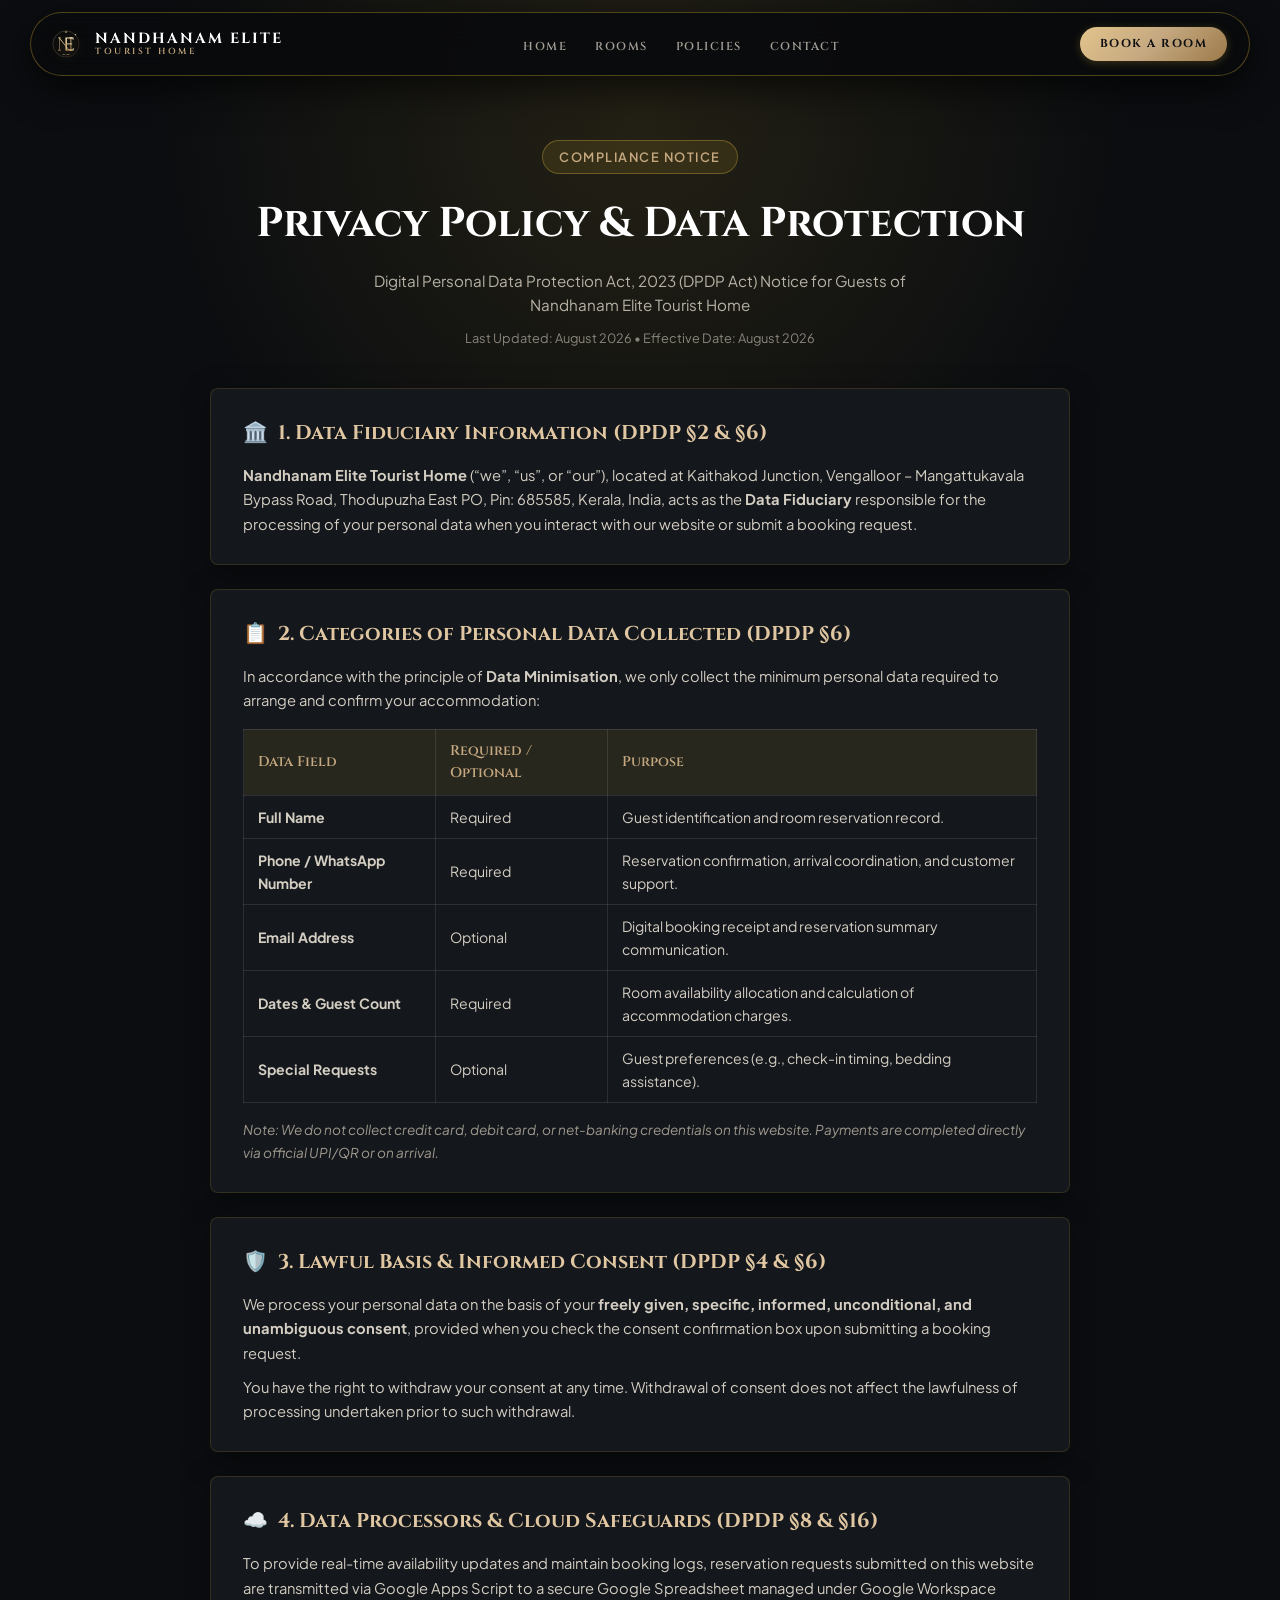
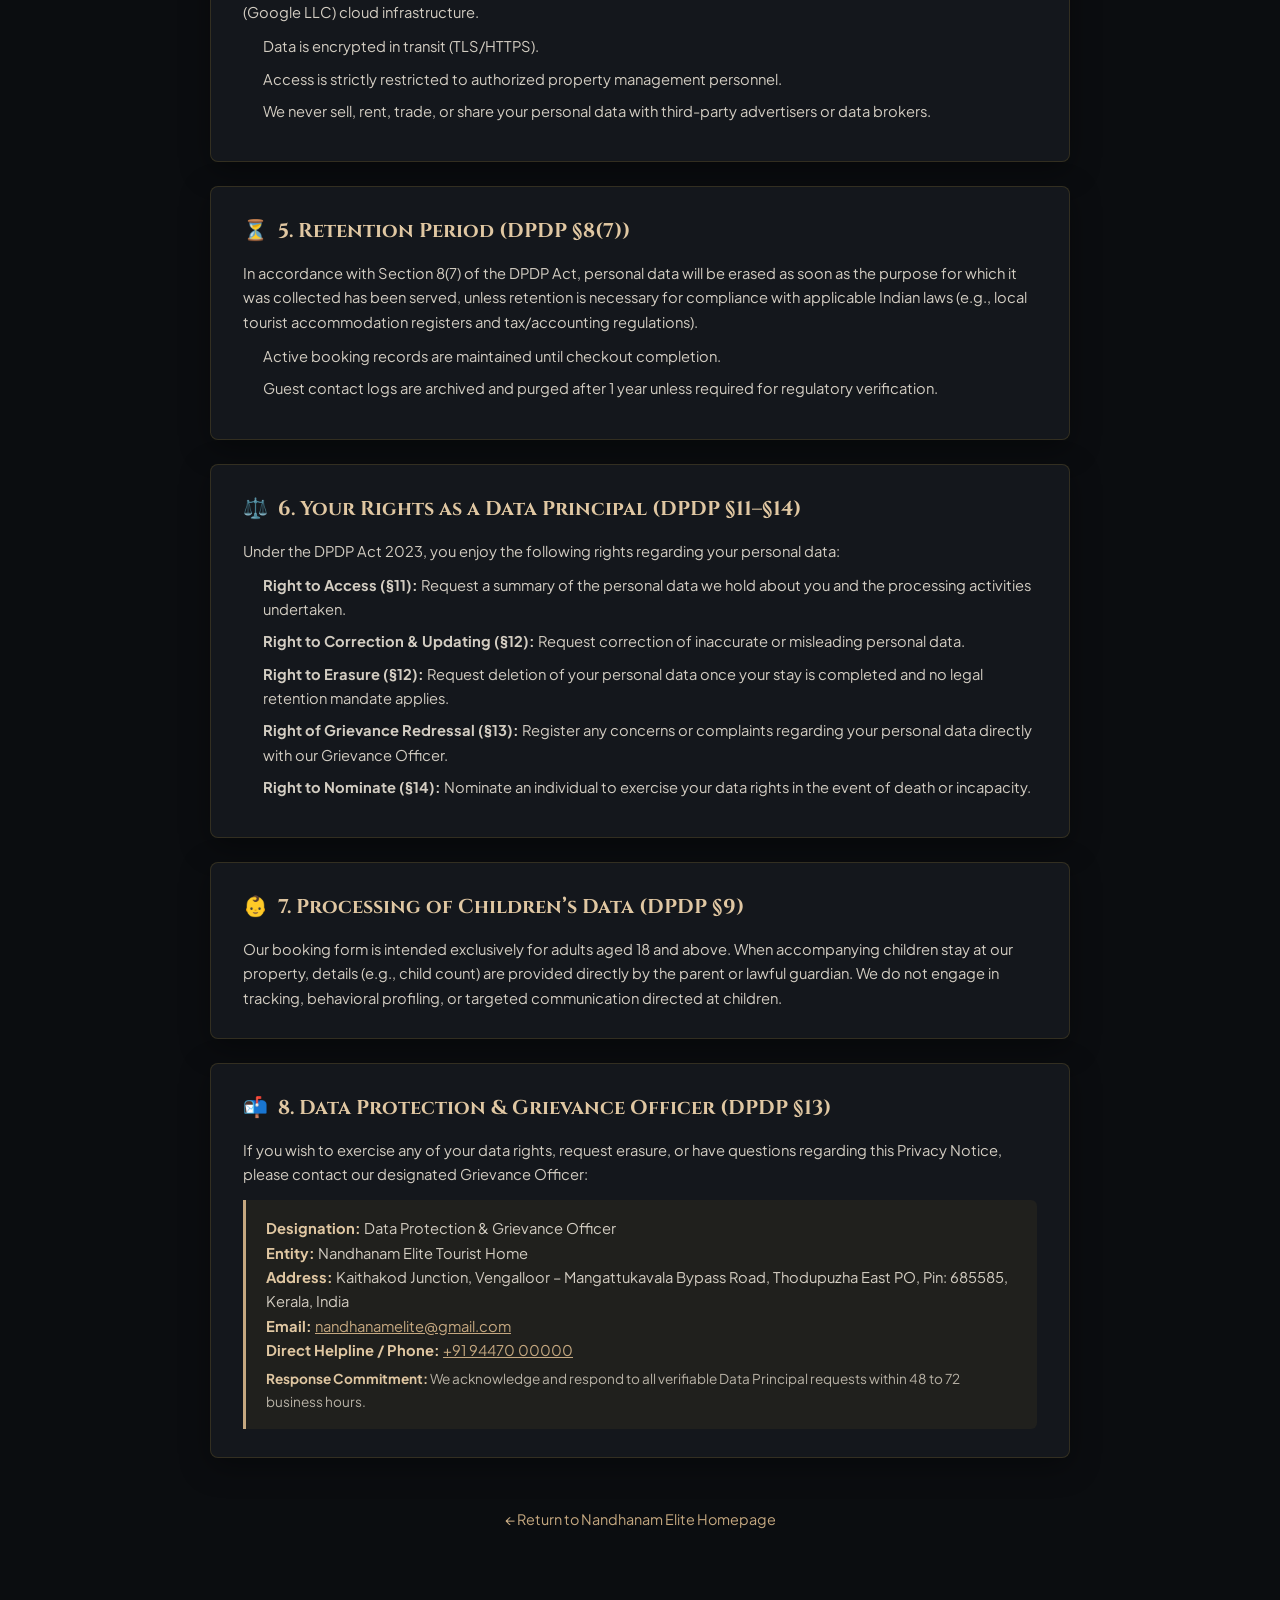
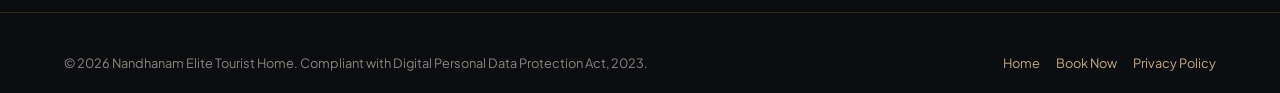
==== privacy.html @ 2c07802b "Enhance mobile responsiveness, room swipe carousel, DPDP 2023 compliance, and luxury styling" ====
<!DOCTYPE html>
<html lang="en">

<head>
  <meta charset="UTF-8">
  <meta name="viewport" content="width=device-width, initial-scale=1.0">
  <title>Privacy Policy & DPDP Compliance | Nandhanam Elite Tourist Home</title>
  <meta name="description"
    content="Privacy Notice and Personal Data Protection Policy under India's Digital Personal Data Protection Act, 2023 (DPDP Act) for Nandhanam Elite Tourist Home, Thodupuzha.">
  <meta name="robots" content="index, follow">
  <link rel="canonical" href="https://nandhanamelite.com/privacy.html">

  <link rel="icon" type="image/png" href="assets/images/Logo.png">
  <link rel="preconnect" href="https://fonts.googleapis.com">
  <link rel="preconnect" href="https://fonts.gstatic.com" crossorigin>
  <link
    href="https://fonts.googleapis.com/css2?family=Cinzel:wght@400;500;600;700;800&family=Cormorant+Garamond:ital,wght@0,400;0,600;1,400;1,600&family=Plus+Jakarta+Sans:wght@300;400;500;600;700&display=swap"
    rel="stylesheet">
  <link rel="stylesheet" href="css/style.css">
  <style>
    .privacy-hero {
      padding: 140px 0 40px;
      background: radial-gradient(circle at 50% 30%, rgba(212, 175, 55, 0.12) 0%, rgba(11, 13, 16, 0.95) 70%);
      text-align: center;
    }
    .privacy-container {
      max-width: 900px;
      margin: 0 auto;
      padding: 0 20px 80px;
    }
    .privacy-badge {
      display: inline-block;
      padding: 6px 16px;
      background: rgba(212, 175, 55, 0.12);
      border: 1px solid rgba(212, 175, 55, 0.35);
      border-radius: 20px;
      color: var(--primary-gold);
      font-size: 0.8rem;
      font-weight: 600;
      letter-spacing: 1.5px;
      margin-bottom: 16px;
      text-transform: uppercase;
    }
    .privacy-title {
      font-family: var(--font-serif);
      font-size: clamp(1.8rem, 4vw, 2.6rem);
      color: #FFFFFF;
      margin-bottom: 12px;
    }
    .privacy-subtitle {
      color: #B8B2A6;
      font-size: 0.95rem;
      max-width: 600px;
      margin: 0 auto;
    }
    .privacy-card {
      background: #14171C;
      border: 1px solid rgba(212, 175, 55, 0.16);
      border-radius: 8px;
      padding: 28px 32px;
      margin-bottom: 24px;
      box-shadow: 0 8px 30px rgba(0,0,0,0.35);
    }
    .privacy-card h2 {
      font-family: var(--font-serif);
      font-size: 1.25rem;
      color: var(--primary-gold-light);
      margin-bottom: 14px;
      display: flex;
      align-items: center;
      gap: 10px;
    }
    .privacy-card p, .privacy-card li {
      color: #D3CDC2;
      font-size: 0.92rem;
      line-height: 1.65;
    }
    .privacy-card ul {
      margin-left: 20px;
      margin-top: 10px;
      margin-bottom: 10px;
    }
    .privacy-card li {
      margin-bottom: 8px;
    }
    .privacy-table {
      width: 100%;
      border-collapse: collapse;
      margin: 16px 0;
      font-size: 0.88rem;
    }
    .privacy-table th, .privacy-table td {
      border: 1px solid rgba(255, 255, 255, 0.1);
      padding: 10px 14px;
      text-align: left;
    }
    .privacy-table th {
      background: rgba(212, 175, 55, 0.1);
      color: var(--primary-gold);
      font-family: var(--font-serif);
      font-weight: 600;
    }
    .privacy-table td {
      color: #D3CDC2;
    }
    .officer-box {
      background: rgba(212, 175, 55, 0.06);
      border-left: 3px solid var(--primary-gold);
      padding: 16px 20px;
      border-radius: 0 6px 6px 0;
      margin-top: 14px;
    }
    .officer-box strong {
      color: var(--primary-gold-light);
    }
    .officer-box a {
      color: var(--primary-gold);
      text-decoration: underline;
    }
    .back-home-link {
      display: inline-flex;
      align-items: center;
      gap: 8px;
      color: var(--primary-gold);
      font-size: 0.9rem;
      text-decoration: none;
      margin-top: 20px;
      transition: transform 0.2s;
    }
    .back-home-link:hover {
      transform: translateX(-4px);
    }
    @media (max-width: 768px) {
      .privacy-card {
        padding: 20px 18px;
      }
      .privacy-table th, .privacy-table td {
        padding: 8px 10px;
        font-size: 0.8rem;
      }
    }
  </style>
</head>

<body style="background: #0B0D10; color: #FFFFFF;">

  <!-- ================= HEADER / NAVBAR ================= -->
  <header class="site-header scrolled" style="top: 12px;">
    <div class="container header-container">
      <a href="index.html#home" class="brand-logo" aria-label="Nandhanam Elite Home">
        <img src="assets/images/logo-emblem.svg" alt="Nandhanam Elite Crest" class="brand-logo-emblem">
        <div class="brand-logo-text">
          <span class="brand-title-nav">NANDHANAM ELITE</span>
          <span class="brand-sub-nav">TOURIST HOME</span>
        </div>
      </a>
      <nav class="main-nav">
        <ul class="nav-list">
          <li><a href="index.html#home" class="nav-link">HOME</a></li>
          <li><a href="index.html#rooms" class="nav-link">ROOMS</a></li>
          <li><a href="index.html#policies" class="nav-link">POLICIES</a></li>
          <li><a href="index.html#contact" class="nav-link">CONTACT</a></li>
        </ul>
      </nav>
      <a href="index.html#booking" class="btn btn-gold-header header-cta-desktop">BOOK A ROOM</a>
    </div>
  </header>

  <!-- ================= HERO ================= -->
  <section class="privacy-hero">
    <div class="container">
      <span class="privacy-badge">Compliance Notice</span>
      <h1 class="privacy-title">Privacy Policy &amp; Data Protection</h1>
      <p class="privacy-subtitle">Digital Personal Data Protection Act, 2023 (DPDP Act) Notice for Guests of Nandhanam Elite Tourist Home</p>
      <p style="font-size: 0.8rem; color: #8A857B; margin-top: 10px;">Last Updated: August 2026 &bull; Effective Date: August 2026</p>
    </div>
  </section>

  <!-- ================= PRIVACY CONTENT ================= -->
  <main class="privacy-container">

    <!-- 1. Data Fiduciary Notice -->
    <section class="privacy-card">
      <h2><span>🏛️</span> 1. Data Fiduciary Information (DPDP §2 &amp; §6)</h2>
      <p>
        <strong>Nandhanam Elite Tourist Home</strong> (&ldquo;we&rdquo;, &ldquo;us&rdquo;, or &ldquo;our&rdquo;), located at Kaithakod Junction, Vengalloor &ndash; Mangattukavala Bypass Road, Thodupuzha East PO, Pin: 685585, Kerala, India, acts as the <strong>Data Fiduciary</strong> responsible for the processing of your personal data when you interact with our website or submit a booking request.
      </p>
    </section>

    <!-- 2. Personal Data Collected -->
    <section class="privacy-card">
      <h2><span>📋</span> 2. Categories of Personal Data Collected (DPDP §6)</h2>
      <p>In accordance with the principle of <strong>Data Minimisation</strong>, we only collect the minimum personal data required to arrange and confirm your accommodation:</p>
      
      <table class="privacy-table">
        <thead>
          <tr>
            <th>Data Field</th>
            <th>Required / Optional</th>
            <th>Purpose</th>
          </tr>
        </thead>
        <tbody>
          <tr>
            <td><strong>Full Name</strong></td>
            <td>Required</td>
            <td>Guest identification and room reservation record.</td>
          </tr>
          <tr>
            <td><strong>Phone / WhatsApp Number</strong></td>
            <td>Required</td>
            <td>Reservation confirmation, arrival coordination, and customer support.</td>
          </tr>
          <tr>
            <td><strong>Email Address</strong></td>
            <td>Optional</td>
            <td>Digital booking receipt and reservation summary communication.</td>
          </tr>
          <tr>
            <td><strong>Dates &amp; Guest Count</strong></td>
            <td>Required</td>
            <td>Room availability allocation and calculation of accommodation charges.</td>
          </tr>
          <tr>
            <td><strong>Special Requests</strong></td>
            <td>Optional</td>
            <td>Guest preferences (e.g., check-in timing, bedding assistance).</td>
          </tr>
        </tbody>
      </table>
      <p style="font-size: 0.85rem; color: #9E988D;">
        <em>Note: We do not collect credit card, debit card, or net-banking credentials on this website. Payments are completed directly via official UPI/QR or on arrival.</em>
      </p>
    </section>

    <!-- 3. Lawful Basis & Consent -->
    <section class="privacy-card">
      <h2><span>🛡️</span> 3. Lawful Basis &amp; Informed Consent (DPDP §4 &amp; §6)</h2>
      <p>
        We process your personal data on the basis of your <strong>freely given, specific, informed, unconditional, and unambiguous consent</strong>, provided when you check the consent confirmation box upon submitting a booking request.
      </p>
      <p style="margin-top: 10px;">
        You have the right to withdraw your consent at any time. Withdrawal of consent does not affect the lawfulness of processing undertaken prior to such withdrawal.
      </p>
    </section>

    <!-- 4. Data Processors & Cloud Storage Disclosure -->
    <section class="privacy-card">
      <h2><span>☁️</span> 4. Data Processors &amp; Cloud Safeguards (DPDP §8 &amp; §16)</h2>
      <p>
        To provide real-time availability updates and maintain booking logs, reservation requests submitted on this website are transmitted via Google Apps Script to a secure Google Spreadsheet managed under Google Workspace (Google LLC) cloud infrastructure.
      </p>
      <ul>
        <li>Data is encrypted in transit (TLS/HTTPS).</li>
        <li>Access is strictly restricted to authorized property management personnel.</li>
        <li>We never sell, rent, trade, or share your personal data with third-party advertisers or data brokers.</li>
      </ul>
    </section>

    <!-- 5. Data Retention & Erasure -->
    <section class="privacy-card">
      <h2><span>⏳</span> 5. Retention Period (DPDP §8(7))</h2>
      <p>
        In accordance with Section 8(7) of the DPDP Act, personal data will be erased as soon as the purpose for which it was collected has been served, unless retention is necessary for compliance with applicable Indian laws (e.g., local tourist accommodation registers and tax/accounting regulations).
      </p>
      <ul>
        <li>Active booking records are maintained until checkout completion.</li>
        <li>Guest contact logs are archived and purged after 1 year unless required for regulatory verification.</li>
      </ul>
    </section>

    <!-- 6. Data Principal Rights -->
    <section class="privacy-card">
      <h2><span>⚖️</span> 6. Your Rights as a Data Principal (DPDP §11&ndash;§14)</h2>
      <p>Under the DPDP Act 2023, you enjoy the following rights regarding your personal data:</p>
      <ul>
        <li><strong>Right to Access (§11):</strong> Request a summary of the personal data we hold about you and the processing activities undertaken.</li>
        <li><strong>Right to Correction &amp; Updating (§12):</strong> Request correction of inaccurate or misleading personal data.</li>
        <li><strong>Right to Erasure (§12):</strong> Request deletion of your personal data once your stay is completed and no legal retention mandate applies.</li>
        <li><strong>Right of Grievance Redressal (§13):</strong> Register any concerns or complaints regarding your personal data directly with our Grievance Officer.</li>
        <li><strong>Right to Nominate (§14):</strong> Nominate an individual to exercise your data rights in the event of death or incapacity.</li>
      </ul>
    </section>

    <!-- 7. Children's Data -->
    <section class="privacy-card">
      <h2><span>👶</span> 7. Processing of Children&rsquo;s Data (DPDP §9)</h2>
      <p>
        Our booking form is intended exclusively for adults aged 18 and above. When accompanying children stay at our property, details (e.g., child count) are provided directly by the parent or lawful guardian. We do not engage in tracking, behavioral profiling, or targeted communication directed at children.
      </p>
    </section>

    <!-- 8. Grievance Officer Contact -->
    <section class="privacy-card">
      <h2><span>📬</span> 8. Data Protection &amp; Grievance Officer (DPDP §13)</h2>
      <p>
        If you wish to exercise any of your data rights, request erasure, or have questions regarding this Privacy Notice, please contact our designated Grievance Officer:
      </p>
      <div class="officer-box">
        <p><strong>Designation:</strong> Data Protection &amp; Grievance Officer</p>
        <p><strong>Entity:</strong> Nandhanam Elite Tourist Home</p>
        <p><strong>Address:</strong> Kaithakod Junction, Vengalloor &ndash; Mangattukavala Bypass Road, Thodupuzha East PO, Pin: 685585, Kerala, India</p>
        <p><strong>Email:</strong> <a href="mailto:nandhanamelite@gmail.com?subject=DPDP%20Data%20Request%20-%20Nandhanam%20Elite">nandhanamelite@gmail.com</a></p>
        <p><strong>Direct Helpline / Phone:</strong> <a href="tel:+919447000000">+91 94470 00000</a></p>
        <p style="margin-top: 6px; font-size: 0.85rem; color: #B8B2A6;"><strong>Response Commitment:</strong> We acknowledge and respond to all verifiable Data Principal requests within 48 to 72 business hours.</p>
      </div>
    </section>

    <div style="text-align: center; margin-top: 30px;">
      <a href="index.html#home" class="back-home-link">&larr; Return to Nandhanam Elite Homepage</a>
    </div>

  </main>

  <!-- ================= FOOTER ================= -->
  <footer class="site-footer" style="padding: 40px 0 20px;">
    <div class="container footer-bottom-container" style="display: flex; justify-content: space-between; align-items: center; flex-wrap: wrap; gap: 12px;">
      <p class="copyright-text" style="color: #8A857B; font-size: 0.8rem;">&copy; 2026 Nandhanam Elite Tourist Home. Compliant with Digital Personal Data Protection Act, 2023.</p>
      <div style="display: flex; gap: 16px; font-size: 0.8rem;">
        <a href="index.html#home" style="color: var(--primary-gold); text-decoration: none;">Home</a>
        <a href="index.html#booking" style="color: var(--primary-gold); text-decoration: none;">Book Now</a>
        <a href="privacy.html" style="color: var(--primary-gold); text-decoration: none;">Privacy Policy</a>
      </div>
    </div>
  </footer>

</body>

</html>
---- css/style.css ----
/* ==========================================================================
   NANDHANAM ELITE TOURIST HOME - STYLESHEET
   ========================================================================== */

/* --- CSS Variables / Design System --- */
:root {
  --primary-gold: #C5A880;
  --primary-gold-dark: #A9875A;
  --primary-gold-light: #E0C7A2;
  --gold-gradient: linear-gradient(135deg, #E2C48C 0%, #C5A880 50%, #9C7A4A 100%);

  --bg-dark: #0B0C0E;
  --bg-dark-secondary: #131418;
  --bg-dark-tertiary: #1B1C22;

  --bg-cream: #FAF7F2;
  --bg-cream-alt: #F3ECE2;
  --bg-card: #FFFFFF;

  --text-dark: #1E1C1A;
  --text-dark-muted: #68635D;
  --text-light: #F5F3EF;
  --text-light-muted: #A39F97;

  --status-available: #1B7A43;
  --status-available-bg: #E8F5E9;
  --status-booked: #B71C1C;
  --status-booked-bg: #FFEBEE;
  --status-pending: #E65100;
  --status-pending-bg: #FFF3E0;

  --border-light: rgba(197, 168, 128, 0.25);
  --border-subtle: #E8E2D8;

  --font-serif: 'Cinzel', serif;
  --font-cursive: 'Cormorant Garamond', Georgia, serif;
  --font-sans: 'Plus Jakarta Sans', -apple-system, BlinkMacSystemFont, sans-serif;

  --transition-smooth: all 0.3s cubic-bezier(0.25, 0.8, 0.25, 1);
  --shadow-sm: 0 2px 8px rgba(0, 0, 0, 0.06);
  --shadow-md: 0 8px 24px rgba(0, 0, 0, 0.08);
  --shadow-lg: 0 16px 36px rgba(0, 0, 0, 0.12);
  --container-max-w: 1200px;
}

/* --- Base & Reset --- */
*,
*::before,
*::after {
  box-sizing: border-box;
  margin: 0;
  padding: 0;
}

html {
  scroll-behavior: smooth;
  font-size: 16px;
}

body {
  font-family: var(--font-sans);
  background-color: var(--bg-cream);
  color: var(--text-dark);
  line-height: 1.6;
  overflow-x: hidden;
  -webkit-font-smoothing: antialiased;
}

img {
  max-width: 100%;
  height: auto;
  display: block;
}

a {
  text-decoration: none;
  color: inherit;
  transition: var(--transition-smooth);
}

ul {
  list-style: none;
}

button,
input,
select,
textarea {
  font-family: inherit;
  font-size: inherit;
  outline: none;
}

/* --- Layout Utility --- */
.container {
  width: 100%;
  max-width: var(--container-max-w);
  margin: 0 auto;
  padding: 0 24px;
}

.text-center {
  text-align: center;
}

/* --- Typography / Headings --- */
.section-header {
  margin-bottom: 48px;
}

.section-label {
  display: inline-block;
  font-family: var(--font-serif);
  font-size: 0.8rem;
  font-weight: 700;
  letter-spacing: 3px;
  color: var(--primary-gold-dark);
  margin-bottom: 12px;
}

.section-label-gold {
  display: inline-block;
  font-family: var(--font-serif);
  font-size: 0.8rem;
  font-weight: 700;
  letter-spacing: 3px;
  color: var(--primary-gold);
  margin-bottom: 12px;
}

.section-title {
  font-family: var(--font-serif);
  font-size: 1.85rem;
  font-weight: 700;
  letter-spacing: 2px;
  color: var(--text-dark);
  line-height: 1.35;
}

.section-subtitle {
  font-size: 0.95rem;
  color: var(--text-dark-muted);
  margin-top: 8px;
}

.header-diamond {
  color: var(--primary-gold);
  font-size: 0.85rem;
  margin-top: 8px;
}

/* --- Buttons --- */
.btn {
  display: inline-flex;
  align-items: center;
  justify-content: center;
  gap: 8px;
  padding: 12px 28px;
  font-family: var(--font-serif);
  font-size: 0.78rem;
  font-weight: 700;
  letter-spacing: 1.5px;
  border-radius: 2px;
  cursor: pointer;
  transition: var(--transition-smooth);
  border: none;
  text-align: center;
}

.btn-primary-gold {
  background: var(--gold-gradient);
  color: #121316;
  box-shadow: 0 4px 16px rgba(197, 168, 128, 0.35);
}

.btn-primary-gold:hover {
  filter: brightness(1.08);
  transform: translateY(-2px);
  box-shadow: 0 6px 20px rgba(197, 168, 128, 0.5);
}

.btn-outline-gold {
  background: transparent;
  color: var(--primary-gold-light);
  border: 1px solid var(--primary-gold);
}

.btn-outline-gold:hover {
  background: rgba(197, 168, 128, 0.15);
  color: #FFFFFF;
  transform: translateY(-2px);
}

.btn-gold-header {
  background: var(--gold-gradient);
  color: #0E0F12;
  padding: 8px 20px;
  font-size: 0.72rem;
  font-weight: 700;
  border-radius: 30px;
  box-shadow: 0 2px 10px rgba(212, 175, 55, 0.25);
  transition: all 0.3s ease;
}

.btn-gold-header:hover {
  background: var(--primary-gold-light);
  transform: translateY(-1px);
  box-shadow: 0 4px 16px rgba(212, 175, 55, 0.45);
}

.btn-dark-full {
  background-color: var(--bg-dark-secondary);
  color: var(--primary-gold-light);
  border: 1px solid var(--border-light);
  width: 100%;
  padding: 13px 20px;
}

.btn-dark-full:hover {
  background-color: #000000;
  color: #FFFFFF;
  border-color: var(--primary-gold);
  transform: translateY(-2px);
}

.btn-outline-room {
  background: transparent;
  color: var(--text-dark);
  border: 1px solid #C4BDAD;
  padding: 11px 18px;
  font-size: 0.72rem;
}

.btn-outline-room:hover {
  border-color: var(--primary-gold-dark);
  color: var(--primary-gold-dark);
  background-color: rgba(197, 168, 128, 0.08);
}

.btn-whatsapp-banner {
  background-color: #25D366;
  color: #FFFFFF;
  font-family: var(--font-sans);
  font-weight: 600;
  font-size: 0.9rem;
  padding: 12px 24px;
}

.btn-whatsapp-banner:hover {
  background-color: #1EBE5D;
  transform: translateY(-2px);
  box-shadow: 0 4px 14px rgba(37, 211, 102, 0.35);
}

.btn-icon {
  width: 16px;
  height: 16px;
}

/* ==========================================================================
   1. HEADER / NAVBAR (Floating Luxury Glass Island)
   ========================================================================== */
.site-header {
  position: fixed;
  top: 14px;
  left: 0;
  width: 100%;
  z-index: 1000;
  padding: 0 20px;
  pointer-events: none;
  transition: top 0.35s cubic-bezier(0.25, 0.8, 0.25, 1);
}

.header-container {
  max-width: 1220px;
  margin: 0 auto;
  height: 64px;
  display: flex;
  align-items: center;
  justify-content: space-between;
  background: rgba(12, 14, 18, 0.72);
  backdrop-filter: blur(16px);
  -webkit-backdrop-filter: blur(16px);
  border: 1px solid rgba(212, 175, 55, 0.22);
  border-radius: 50px;
  padding: 0 22px 0 16px;
  box-shadow: 0 8px 32px rgba(0, 0, 0, 0.45);
  pointer-events: auto;
  transition: all 0.35s ease;
}

.site-header.scrolled {
  top: 8px;
}

.site-header.scrolled .header-container {
  background: rgba(9, 10, 13, 0.92);
  border-color: rgba(212, 175, 55, 0.35);
  box-shadow: 0 12px 38px rgba(0, 0, 0, 0.65);
}

.brand-logo {
  display: flex;
  align-items: center;
  gap: 10px;
  text-decoration: none;
}

.brand-logo-emblem {
  width: 38px;
  height: 38px;
  object-fit: contain;
  flex-shrink: 0;
  filter: drop-shadow(0 2px 6px rgba(212, 175, 55, 0.3));
  transition: transform 0.3s ease;
}

.brand-logo:hover .brand-logo-emblem {
  transform: scale(1.08) rotate(3deg);
}

.brand-logo-text {
  display: flex;
  flex-direction: column;
}

.brand-title-nav {
  font-family: var(--font-serif);
  font-size: 0.92rem;
  font-weight: 700;
  letter-spacing: 2px;
  color: #FFFFFF;
  line-height: 1.1;
}

.brand-sub-nav {
  font-family: var(--font-serif);
  font-size: 0.55rem;
  font-weight: 600;
  letter-spacing: 2.5px;
  color: var(--primary-gold);
  line-height: 1.1;
}

.main-nav .nav-list {
  display: flex;
  align-items: center;
  gap: 28px;
}

.nav-link {
  font-family: var(--font-serif);
  font-size: 0.72rem;
  font-weight: 600;
  letter-spacing: 1.5px;
  color: var(--text-light-muted);
  position: relative;
  padding: 6px 0;
}

.nav-link:hover,
.nav-link.active {
  color: var(--primary-gold-light);
}

.nav-link.active::after {
  content: '';
  position: absolute;
  bottom: 0;
  left: 0;
  width: 100%;
  height: 2px;
  background: var(--gold-gradient);
}

.header-action {
  display: flex;
  align-items: center;
  gap: 16px;
}

.mobile-menu-toggle {
  display: none;
  flex-direction: column;
  gap: 5px;
  background: none;
  border: none;
  cursor: pointer;
  padding: 4px;
}

.mobile-menu-toggle span {
  display: block;
  width: 24px;
  height: 2px;
  background-color: var(--primary-gold);
  transition: var(--transition-smooth);
}

/* ==========================================================================
   2. HERO SECTION
   ========================================================================== */
.hero-section {
  position: relative;
  min-height: 88vh;
  display: flex;
  align-items: center;
  justify-content: center;
  padding: 175px 0 85px;
  background-color: var(--bg-dark);
  text-align: center;
  overflow: hidden;
}

.hero-backdrop {
  position: absolute;
  inset: 0;
  background-image: url('https://images.unsplash.com/photo-1566073771259-6a8506099945?auto=format&fit=crop&w=1920&q=80');
  background-size: cover;
  background-position: center;
  opacity: 0.35;
  transform: scale(1.05);
}

.hero-overlay {
  position: absolute;
  inset: 0;
  background: radial-gradient(circle at center, rgba(11, 12, 14, 0.4) 0%, rgba(11, 12, 14, 0.92) 85%);
}

.hero-container {
  position: relative;
  z-index: 2;
}

.hero-content {
  max-width: 800px;
  margin: 0 auto;
}

.hero-title {
  font-family: var(--font-serif);
  font-size: 3.1rem;
  font-weight: 400;
  letter-spacing: 6px;
  color: #FFFFFF;
  text-shadow: 0 4px 20px rgba(0, 0, 0, 0.6);
  margin-bottom: 8px;
}

.hero-divider {
  display: flex;
  align-items: center;
  justify-content: center;
  gap: 16px;
  margin-bottom: 16px;
}

.divider-line {
  width: 60px;
  height: 1px;
  background: var(--gold-gradient);
}

.divider-text {
  font-family: var(--font-serif);
  font-size: 0.85rem;
  font-weight: 400;
  letter-spacing: 5px;
  color: var(--primary-gold-light);
}

.hero-tagline {
  font-family: var(--font-cursive);
  font-size: 2.1rem;
  font-weight: 400;
  font-style: italic;
  color: #FFFFFF;
  opacity: 0.95;
  margin-bottom: 36px;
}

.hero-buttons {
  display: flex;
  align-items: center;
  justify-content: center;
  gap: 18px;
  flex-wrap: wrap;
}

/* ==========================================================================
   3. AVAILABILITY SEARCH BAR
   ========================================================================== */
.search-bar-section {
  position: relative;
  margin-top: -50px;
  z-index: 10;
  margin-bottom: 50px;
}

.search-bar-card {
  background: #FFFFFF;
  border-radius: 6px;
  box-shadow: 0 12px 36px rgba(0, 0, 0, 0.12);
  border: 1px solid var(--border-subtle);
  padding: 26px 32px;
}

.search-bar-header {
  display: flex;
  align-items: center;
  justify-content: space-between;
  margin-bottom: 20px;
  padding-bottom: 14px;
  border-bottom: 1px solid var(--border-subtle);
  flex-wrap: wrap;
  gap: 12px;
}

.search-bar-eyebrow {
  font-family: var(--font-serif);
  font-size: 0.68rem;
  font-weight: 700;
  letter-spacing: 2px;
  color: var(--primary-gold-dark);
  display: block;
}

.search-bar-title {
  font-family: var(--font-serif);
  font-size: 1.3rem;
  font-weight: 700;
  color: var(--text-dark);
}

.live-indicator-badge {
  display: inline-flex;
  align-items: center;
  gap: 6px;
  padding: 4px 12px;
  border-radius: 20px;
  background-color: var(--status-available-bg);
  color: var(--status-available);
  font-size: 0.72rem;
  font-weight: 700;
  letter-spacing: 0.5px;
}

.live-dot {
  width: 8px;
  height: 8px;
  background-color: var(--status-available);
  border-radius: 50%;
  animation: pulseLive 2s infinite ease-in-out;
}

@keyframes pulseLive {
  0% {
    transform: scale(0.9);
    opacity: 0.8;
  }

  50% {
    transform: scale(1.3);
    opacity: 1;
    box-shadow: 0 0 8px var(--status-available);
  }

  100% {
    transform: scale(0.9);
    opacity: 0.8;
  }
}

.availability-bar-form {
  display: grid;
  grid-template-columns: 1.2fr 1.2fr 1.2fr 1fr;
  gap: 18px;
  align-items: flex-end;
}

section[id],
.hero-section,
.about-section,
.rooms-section,
.amenities-section,
.policies-section,
.location-section,
.reviews-section,
.gallery-section,
.contact-section {
  scroll-margin-top: 95px;
}

.search-input-group label,
.search-action-group label {
  font-size: 0.75rem;
  font-weight: 700;
  color: var(--text-dark);
  letter-spacing: 0.5px;
  height: 18px;
  display: block;
}

.action-label-spacer,
.input-hint-spacer {
  display: block;
  user-select: none;
}

.input-hint-spacer {
  font-size: 0.7rem;
  height: 16px;
}

.search-action-group {
  display: flex;
  flex-direction: column;
  gap: 6px;
}

.search-input-group input,
.search-input-group select {
  width: 100%;
  height: 48px;
  border: 1px solid #D8D2C7;
  border-radius: 3px;
  padding: 0 14px;
  font-size: 0.9rem;
  color: var(--text-dark);
  background-color: #FAF8F5;
  transition: var(--transition-smooth);
}

.search-input-group input:focus,
.search-input-group select:focus {
  border-color: var(--primary-gold);
  background-color: #FFFFFF;
  box-shadow: 0 0 0 3px rgba(197, 168, 128, 0.2);
}

.input-hint {
  font-size: 0.7rem;
  color: var(--text-dark-muted);
  height: 16px;
  display: block;
}

.btn-check-now {
  height: 48px;
  width: 100%;
  border-radius: 3px;
}

.availability-status-banner {
  margin-top: 18px;
  padding: 14px 18px;
  border-radius: 4px;
  background-color: var(--status-available-bg);
  border: 1px solid rgba(27, 122, 67, 0.2);
  transition: var(--transition-smooth);
}

.status-banner-content {
  display: flex;
  align-items: center;
  gap: 14px;
}

.banner-icon {
  font-size: 1.3rem;
  font-weight: bold;
  color: var(--status-available);
}

.banner-text h4 {
  font-size: 0.9rem;
  color: var(--status-available);
  font-weight: 700;
}

.banner-text p {
  font-size: 0.8rem;
  color: #2E4B37;
}

.availability-status-banner.warning {
  background-color: var(--status-pending-bg);
  border-color: rgba(230, 81, 0, 0.3);
}

.availability-status-banner.warning .banner-icon,
.availability-status-banner.warning h4 {
  color: var(--status-pending);
}

.availability-status-banner.error {
  background-color: var(--status-booked-bg);
  border-color: rgba(183, 28, 28, 0.3);
}

.availability-status-banner.error .banner-icon,
.availability-status-banner.error h4 {
  color: var(--status-booked);
}

/* ==========================================================================
   4. ABOUT SECTION
   ========================================================================== */
.about-section {
  padding: 60px 0 90px;
  background-color: var(--bg-cream);
}

.about-container {
  display: grid;
  grid-template-columns: 1.15fr 0.85fr;
  gap: 60px;
  align-items: center;
}

.about-desc {
  font-size: 0.95rem;
  color: var(--text-dark-muted);
  line-height: 1.75;
  margin-bottom: 32px;
}

.about-features {
  display: grid;
  grid-template-columns: repeat(3, 1fr);
  gap: 18px;
}

.feature-item {
  display: flex;
  flex-direction: column;
  align-items: center;
  text-align: center;
}

.feature-icon-circle {
  width: 52px;
  height: 52px;
  border-radius: 50%;
  display: flex;
  align-items: center;
  justify-content: center;
  color: var(--primary-gold-dark);
  margin-bottom: 12px;
  background-color: rgba(197, 168, 128, 0.12);
}

.feature-icon-circle svg {
  width: 24px;
  height: 24px;
}

.feature-text {
  font-family: var(--font-serif);
  font-size: 0.68rem;
  font-weight: 700;
  letter-spacing: 1px;
  color: var(--text-dark);
  line-height: 1.35;
}

.about-image-card {
  position: relative;
  border-radius: 4px;
  overflow: hidden;
  box-shadow: var(--shadow-lg);
}

.about-img {
  width: 100%;
  height: 380px;
  object-fit: cover;
  transition: transform 0.6s ease;
}

.about-image-card:hover .about-img {
  transform: scale(1.03);
}

.building-badge-overlay {
  position: absolute;
  bottom: 20px;
  left: 20px;
  background: rgba(12, 13, 16, 0.88);
  backdrop-filter: blur(8px);
  padding: 8px 16px;
  border-left: 3px solid var(--primary-gold);
}

.badge-text {
  font-family: var(--font-serif);
  font-size: 0.75rem;
  font-weight: 700;
  letter-spacing: 2px;
  color: var(--primary-gold);
}

/* ==========================================================================
   5. ROOMS SECTION
   ========================================================================== */
.rooms-section {
  padding: 90px 0;
  background-color: var(--bg-cream-alt);
}

.rooms-grid {
  display: grid;
  grid-template-columns: repeat(3, 1fr);
  gap: 28px;
}

.room-card {
  background: #FFFFFF;
  border-radius: 4px;
  overflow: hidden;
  box-shadow: var(--shadow-md);
  transition: var(--transition-smooth);
  display: flex;
  flex-direction: column;
  border: 1px solid var(--border-subtle);
}

.room-card:hover {
  transform: translateY(-6px);
  box-shadow: var(--shadow-lg);
}

.room-img-wrap {
  position: relative;
  width: 100%;
  height: 230px;
  overflow: hidden;
}

.room-img {
  width: 100%;
  height: 100%;
  object-fit: cover;
  transition: transform 0.6s ease;
}

.room-card:hover .room-img {
  transform: scale(1.05);
}

.room-tag {
  position: absolute;
  top: 14px;
  left: 14px;
  background: rgba(11, 12, 14, 0.85);
  backdrop-filter: blur(4px);
  color: var(--primary-gold-light);
  font-family: var(--font-serif);
  font-size: 0.62rem;
  font-weight: 700;
  letter-spacing: 1.5px;
  padding: 4px 10px;
  border-radius: 2px;
}

.room-status-badge {
  position: absolute;
  top: 14px;
  right: 14px;
  font-size: 0.68rem;
  font-weight: 700;
  padding: 4px 10px;
  border-radius: 20px;
  text-transform: uppercase;
  letter-spacing: 0.5px;
}

.room-status-badge.available {
  background-color: var(--status-available);
  color: #FFFFFF;
}

.room-status-badge.booked {
  background-color: var(--status-booked);
  color: #FFFFFF;
}

.room-status-badge.exceeded {
  background-color: #757575;
  color: #FFFFFF;
}

.room-details {
  padding: 24px 24px;
  flex: 1;
  display: flex;
  flex-direction: column;
}

.room-header-meta {
  display: flex;
  align-items: flex-start;
  justify-content: space-between;
  gap: 8px;
  margin-bottom: 8px;
}

.room-type {
  font-family: var(--font-serif);
  font-size: 1.05rem;
  font-weight: 700;
  letter-spacing: 1px;
  color: var(--text-dark);
}

.room-capacity-chip {
  background-color: var(--bg-cream-alt);
  color: var(--text-dark-muted);
  font-size: 0.68rem;
  font-weight: 600;
  padding: 3px 8px;
  border-radius: 3px;
  white-space: nowrap;
}

.room-short-desc {
  font-size: 0.82rem;
  color: var(--text-dark-muted);
  line-height: 1.5;
  margin-bottom: 16px;
}

.room-features-list {
  margin-bottom: 18px;
  flex: 1;
}

.room-features-list li {
  display: flex;
  align-items: center;
  gap: 10px;
  font-size: 0.82rem;
  color: var(--text-dark-muted);
  margin-bottom: 6px;
}

.check-icon {
  color: var(--primary-gold-dark);
  font-weight: 700;
  font-size: 0.9rem;
}

.room-pricing-row {
  margin-top: auto;
  padding: 12px 0;
  border-top: 1px solid var(--border-subtle);
  display: flex;
  align-items: center;
  justify-content: space-between;
}

.room-pricing {
  font-family: var(--font-serif);
}

.from-text {
  font-size: 0.68rem;
  font-weight: 600;
  letter-spacing: 1px;
  color: var(--text-dark-muted);
}

.price-value {
  font-size: 1.25rem;
  font-weight: 700;
  color: var(--primary-gold-dark);
}

.period {
  font-size: 0.72rem;
  font-weight: 600;
  color: var(--text-dark-muted);
}

.total-estimate {
  text-align: right;
  display: flex;
  flex-direction: column;
}

.est-label {
  font-size: 0.65rem;
  color: var(--text-dark-muted);
}

.est-amount {
  font-weight: 700;
  font-size: 0.95rem;
  color: var(--text-dark);
}

.room-card-actions {
  display: grid;
  grid-template-columns: 1fr 1.3fr;
  gap: 10px;
  margin-top: 8px;
}

/* Disabled state when room is booked */
.room-card.is-booked .book-room-btn {
  background-color: #CCCCCC;
  color: #777777;
  border-color: #BBBBBB;
  cursor: not-allowed;
}

.room-card.is-booked .book-room-btn:hover {
  transform: none;
  background-color: #CCCCCC;
}

.rooms-mobile-swipe-indicator {
  display: none;
}

/* ==========================================================================
   6. AMENITIES SECTION
   ========================================================================== */
.amenities-section {
  padding: 90px 0;
  background-color: var(--bg-cream);
}

.amenities-grid {
  display: grid;
  grid-template-columns: repeat(7, 1fr);
  gap: 20px;
}

.amenity-item {
  display: flex;
  flex-direction: column;
  align-items: center;
  text-align: center;
  padding: 20px 10px;
  background: #FFFFFF;
  border: 1px solid var(--border-subtle);
  border-radius: 4px;
  box-shadow: var(--shadow-sm);
  transition: var(--transition-smooth);
}

.amenity-item:hover {
  transform: translateY(-4px);
  border-color: var(--primary-gold);
  box-shadow: var(--shadow-md);
}

.amenity-icon {
  color: var(--primary-gold-dark);
  margin-bottom: 12px;
}

.amenity-icon svg {
  width: 28px;
  height: 28px;
}

.amenity-name {
  font-size: 0.78rem;
  font-weight: 600;
  color: var(--text-dark);
}

/* ==========================================================================
   7. POLICIES & HOUSE RULES SECTION
   ========================================================================== */
.policies-section {
  padding: 90px 0;
  background-color: var(--bg-cream-alt);
}

.policies-grid {
  display: grid;
  grid-template-columns: repeat(4, 1fr);
  gap: 24px;
}

.policy-card {
  background: #FFFFFF;
  padding: 28px 24px;
  border-radius: 4px;
  border: 1px solid var(--border-subtle);
  box-shadow: var(--shadow-sm);
  transition: var(--transition-smooth);
}

.policy-card:hover {
  border-color: var(--primary-gold);
  box-shadow: var(--shadow-md);
}

.policy-icon {
  font-size: 2rem;
  margin-bottom: 14px;
}

.policy-title {
  font-family: var(--font-serif);
  font-size: 1rem;
  font-weight: 700;
  color: var(--text-dark);
  margin-bottom: 14px;
  letter-spacing: 0.5px;
}

.policy-list li {
  font-size: 0.82rem;
  color: var(--text-dark-muted);
  line-height: 1.55;
  margin-bottom: 8px;
}

/* ==========================================================================
   8. LOCATION SECTION
   ========================================================================== */
.location-section {
  padding: 90px 0;
  background-color: var(--bg-dark);
  color: #FFFFFF;
}

.location-container {
  display: grid;
  grid-template-columns: 1fr 1.25fr;
  gap: 60px;
  align-items: center;
}

.location-title {
  font-family: var(--font-serif);
  font-size: 1.85rem;
  font-weight: 700;
  letter-spacing: 2px;
  color: #FFFFFF;
  line-height: 1.35;
  margin-bottom: 24px;
}

.location-address {
  display: flex;
  gap: 16px;
  margin-bottom: 32px;
}

.pin-icon {
  color: var(--primary-gold);
  flex-shrink: 0;
  margin-top: 4px;
}

.pin-icon svg {
  width: 22px;
  height: 22px;
}

.address-text {
  font-size: 0.9rem;
  color: var(--text-light-muted);
  line-height: 1.7;
}

.map-card-wrapper {
  position: relative;
  height: 360px;
  border-radius: 4px;
  overflow: hidden;
  box-shadow: var(--shadow-lg);
  border: 1px solid var(--border-light);
}

.custom-map-pin {
  position: absolute;
  top: 45%;
  left: 48%;
  transform: translate(-50%, -50%);
  display: flex;
  align-items: center;
  gap: 8px;
  pointer-events: none;
}

.pin-marker {
  width: 24px;
  height: 24px;
  background: #D93829;
  border-radius: 50% 50% 50% 0;
  transform: rotate(-45deg);
  display: flex;
  align-items: center;
  justify-content: center;
  box-shadow: 0 2px 6px rgba(0, 0, 0, 0.3);
}

.pin-dot {
  width: 8px;
  height: 8px;
  background: #FFFFFF;
  border-radius: 50%;
}

.pin-bubble {
  background: #FFFFFF;
  padding: 4px 10px;
  border-radius: 4px;
  box-shadow: 0 4px 12px rgba(0, 0, 0, 0.18);
  color: #202124;
  display: flex;
  flex-direction: column;
}

.pin-bubble strong {
  font-size: 0.72rem;
  color: #D93829;
}

.pin-bubble span {
  font-size: 0.62rem;
  color: #5F6368;
}

/* ==========================================================================
   9. GALLERY SECTION
   ========================================================================== */
.gallery-section {
  padding: 90px 0;
  background-color: var(--bg-cream);
}

.gallery-grid {
  display: grid;
  grid-template-columns: repeat(6, 1fr);
  gap: 16px;
  margin-bottom: 40px;
}

.gallery-item {
  position: relative;
  border-radius: 4px;
  overflow: hidden;
  height: 170px;
  cursor: pointer;
  box-shadow: var(--shadow-sm);
}

.gallery-item img {
  width: 100%;
  height: 100%;
  object-fit: cover;
  transition: transform 0.5s ease;
}

.gallery-hover-overlay {
  position: absolute;
  inset: 0;
  background: rgba(11, 12, 14, 0.5);
  display: flex;
  align-items: center;
  justify-content: center;
  opacity: 0;
  transition: opacity 0.3s ease;
}

.zoom-icon {
  font-size: 1.2rem;
  transform: scale(0.8);
  transition: transform 0.3s ease;
}

.gallery-item:hover img {
  transform: scale(1.08);
}

.gallery-item:hover .gallery-hover-overlay {
  opacity: 1;
}

.gallery-item:hover .zoom-icon {
  transform: scale(1);
}

/* ==========================================================================
   10. GUEST REVIEWS SECTION
   ========================================================================== */
.reviews-section {
  padding: 90px 0;
  background-color: var(--bg-cream-alt);
}

.reviews-slider-wrapper {
  position: relative;
  display: flex;
  align-items: center;
  gap: 20px;
}

.slider-arrow {
  background: none;
  border: none;
  color: #555555;
  width: 40px;
  height: 40px;
  display: flex;
  align-items: center;
  justify-content: center;
  cursor: pointer;
  transition: var(--transition-smooth);
  flex-shrink: 0;
}

.slider-arrow:hover {
  color: var(--primary-gold-dark);
  transform: scale(1.15);
}

.slider-arrow svg {
  width: 28px;
  height: 28px;
}

.reviews-cards-container {
  display: grid;
  grid-template-columns: repeat(3, 1fr);
  gap: 24px;
  width: 100%;
}

.review-card {
  background: #FAF7F2;
  border: 1px solid var(--border-subtle);
  border-radius: 4px;
  padding: 28px 24px;
  display: flex;
  flex-direction: column;
  justify-content: space-between;
  box-shadow: var(--shadow-sm);
  transition: var(--transition-smooth);
}

.review-card:hover {
  box-shadow: var(--shadow-md);
  border-color: var(--primary-gold);
}

.stars {
  color: #D4AF37;
  font-size: 1.15rem;
  letter-spacing: 2px;
  margin-bottom: 14px;
}

.review-quote {
  font-size: 0.88rem;
  color: var(--text-dark-muted);
  line-height: 1.6;
  margin-bottom: 20px;
  font-style: italic;
}

.reviewer-meta {
  display: flex;
  flex-direction: column;
  gap: 2px;
}

.reviewer-name {
  font-weight: 700;
  font-size: 0.85rem;
  color: var(--text-dark);
}

.review-source {
  font-size: 0.72rem;
  color: #8C867E;
}

/* ==========================================================================
   11. ENHANCED DIRECT ENQUIRY HELPLINE BANNER
   ========================================================================== */
.helpline-banner-section {
  padding: 50px 0 80px;
  background-color: var(--bg-cream-alt);
}

.helpline-card {
  background: linear-gradient(135deg, #181C22 0%, #0F1216 100%);
  border: 1px solid rgba(212, 175, 55, 0.28);
  border-radius: 8px;
  padding: 36px 44px;
  display: flex;
  align-items: center;
  justify-content: space-between;
  gap: 32px;
  box-shadow: 0 16px 48px rgba(0, 0, 0, 0.4), inset 0 1px 0 rgba(212, 175, 55, 0.25);
  position: relative;
  overflow: hidden;
}

.helpline-card::before {
  content: '';
  position: absolute;
  top: -50%;
  right: -20%;
  width: 320px;
  height: 320px;
  background: radial-gradient(circle, rgba(212, 175, 55, 0.08) 0%, transparent 70%);
  pointer-events: none;
}

.helpline-content-wrap {
  flex: 1;
  max-width: 680px;
}

.helpline-badge {
  display: inline-flex;
  align-items: center;
  gap: 8px;
  background: rgba(212, 175, 55, 0.12);
  border: 1px solid rgba(212, 175, 55, 0.35);
  color: var(--primary-gold-light);
  font-size: 0.68rem;
  font-weight: 700;
  letter-spacing: 1.5px;
  padding: 4px 12px;
  border-radius: 20px;
  margin-bottom: 12px;
  text-transform: uppercase;
}

.helpline-pulse-dot {
  width: 7px;
  height: 7px;
  border-radius: 50%;
  background: #25D366;
  box-shadow: 0 0 8px #25D366;
  animation: pulseLive 2s infinite;
}

.helpline-title {
  font-family: var(--font-serif);
  font-size: 1.45rem;
  color: #FFFFFF;
  margin-bottom: 8px;
  letter-spacing: 0.5px;
  line-height: 1.3;
}

.helpline-desc {
  font-size: 0.88rem;
  color: #BDB7AB;
  line-height: 1.55;
  margin-bottom: 16px;
}

.helpline-trust-chips {
  display: flex;
  flex-wrap: wrap;
  gap: 10px;
}

.trust-chip {
  background: rgba(255, 255, 255, 0.04);
  border: 1px solid rgba(212, 175, 55, 0.18);
  border-radius: 4px;
  padding: 4px 10px;
  font-size: 0.72rem;
  color: #D3CDC2;
  font-weight: 500;
}

.helpline-actions {
  display: flex;
  flex-direction: column;
  gap: 12px;
  flex-shrink: 0;
}

.btn-whatsapp-banner {
  display: inline-flex;
  align-items: center;
  justify-content: center;
  gap: 10px;
  background: linear-gradient(135deg, #25D366 0%, #1EBE5B 100%);
  color: #FFFFFF;
  padding: 13px 24px;
  border-radius: 4px;
  font-size: 0.85rem;
  font-weight: 700;
  letter-spacing: 0.8px;
  text-decoration: none;
  box-shadow: 0 6px 20px rgba(37, 211, 102, 0.35);
  transition: all 0.3s ease;
  border: 1px solid rgba(255, 255, 255, 0.2);
}

.btn-whatsapp-banner:hover {
  transform: translateY(-2px);
  box-shadow: 0 8px 26px rgba(37, 211, 102, 0.5);
  color: #FFFFFF;
}

.btn-helpline-call {
  display: inline-flex;
  align-items: center;
  justify-content: center;
  gap: 8px;
  background: transparent;
  color: var(--primary-gold-light);
  border: 1px solid rgba(212, 175, 55, 0.45);
  padding: 11px 22px;
  border-radius: 4px;
  font-size: 0.82rem;
  font-weight: 600;
  letter-spacing: 0.5px;
  text-decoration: none;
  transition: all 0.25s ease;
}

.btn-helpline-call:hover {
  background: rgba(212, 175, 55, 0.12);
  border-color: var(--primary-gold);
  color: #FFFFFF;
  transform: translateY(-2px);
}

.inline-wa-icon {
  width: 19px;
  height: 19px;
  vertical-align: middle;
}

/* ==========================================================================
   12. FOOTER
   ========================================================================== */
.site-footer {
  background-color: var(--bg-dark);
  color: #FFFFFF;
  padding-top: 70px;
  border-top: 1px solid rgba(197, 168, 128, 0.2);
}

.footer-container {
  display: grid;
  grid-template-columns: 1.4fr 1.3fr 1fr 0.8fr;
  gap: 48px;
  padding-bottom: 50px;
}

.footer-logo {
  display: flex;
  align-items: center;
  gap: 14px;
  margin-bottom: 12px;
}

.footer-logo-img {
  max-width: 260px;
  width: 100%;
  height: auto;
  object-fit: contain;
  border-radius: 4px;
  box-shadow: 0 4px 16px rgba(0, 0, 0, 0.4);
}

.footer-tagline {
  font-family: var(--font-cursive);
  font-size: 1.3rem;
  font-style: italic;
  color: var(--primary-gold-light);
}

/* ==========================================================================
   12. ENHANCED FOOTER SYSTEM
   ========================================================================== */
.site-footer {
    background-color: #0B0D10;
    color: #FFFFFF;
    padding: 80px 0 0;
    border-top: 1px solid rgba(212, 175, 55, 0.18);
    position: relative;
}

.footer-container {
  display: grid;
  grid-template-columns: 1.3fr 1.4fr 1fr 0.9fr;
  gap: 40px;
  padding-bottom: 60px;
}

.footer-brand-header {
  display: flex;
  align-items: center;
  gap: 14px;
  margin-bottom: 16px;
}

.footer-emblem-img {
  width: 44px;
  height: 44px;
  object-fit: contain;
  filter: drop-shadow(0 2px 8px rgba(212, 175, 55, 0.35));
}

.footer-brand-text {
  display: flex;
  flex-direction: column;
}

.footer-brand-title {
  font-family: var(--font-serif);
  font-size: 1.05rem;
  font-weight: 700;
  letter-spacing: 2px;
  color: #FFFFFF;
  line-height: 1.2;
}

.footer-brand-sub {
  font-family: var(--font-serif);
  font-size: 0.58rem;
  font-weight: 600;
  letter-spacing: 2.5px;
  color: var(--primary-gold);
  line-height: 1.2;
}

.footer-brand-desc {
  font-size: 0.82rem;
  color: #A09A8F;
  line-height: 1.6;
  margin-bottom: 18px;
}

.footer-cta-wrap {
  margin-top: 10px;
}

.btn-footer-wa {
  display: inline-flex;
  align-items: center;
  gap: 8px;
  font-size: 0.75rem;
  padding: 8px 18px;
  text-decoration: none;
}

.footer-heading {
  font-family: var(--font-serif);
  font-size: 0.82rem;
  font-weight: 700;
  letter-spacing: 2px;
  color: #FFFFFF;
  margin-bottom: 18px;
  position: relative;
  padding-bottom: 8px;
}

.footer-heading::after {
  content: '';
  position: absolute;
  bottom: 0;
  left: 0;
  width: 28px;
  height: 1.5px;
  background: var(--gold-gradient);
}

.footer-info-list {
  display: flex;
  flex-direction: column;
  gap: 12px;
}

.footer-contact-card {
  display: flex;
  align-items: center;
  gap: 14px;
  padding: 6px 0;
  text-decoration: none;
  transition: transform 0.25s ease;
}

.footer-contact-card:hover {
  transform: translateX(4px);
}

.footer-icon-circle {
  width: 36px;
  height: 36px;
  border-radius: 50%;
  background: rgba(212, 175, 55, 0.1);
  border: 1px solid rgba(212, 175, 55, 0.2);
  display: flex;
  align-items: center;
  justify-content: center;
  font-size: 0.95rem;
  flex-shrink: 0;
}

.footer-contact-info {
  display: flex;
  flex-direction: column;
  gap: 2px;
}

.footer-info-label {
  font-size: 0.62rem;
  font-weight: 600;
  text-transform: uppercase;
  letter-spacing: 1px;
  color: var(--primary-gold);
}

.footer-info-val {
  font-size: 0.82rem;
  color: #ECE7DE;
  font-weight: 500;
  line-height: 1.4;
}

.quick-links-split {
  display: flex;
  gap: 28px;
}

.footer-links li {
  margin-bottom: 10px;
}

.footer-links a {
  font-size: 0.82rem;
  color: #A09A8F;
  text-decoration: none;
  transition: all 0.25s ease;
  display: inline-block;
}

.footer-links a:hover {
  color: var(--primary-gold-light);
  transform: translateX(4px);
}

.footer-social-hint {
  font-size: 0.78rem;
  color: #A09A8F;
  margin-bottom: 14px;
  line-height: 1.4;
}

.social-icons {
  display: flex;
  align-items: center;
  gap: 12px;
  margin-bottom: 18px;
}

.social-icon-btn {
  display: inline-flex;
  align-items: center;
  justify-content: center;
  width: 38px;
  height: 38px;
  border-radius: 50%;
  border: 1px solid rgba(212, 175, 55, 0.3);
  color: var(--primary-gold);
  background-color: rgba(212, 175, 55, 0.05);
  transition: var(--transition-smooth);
}

.social-icon-btn svg {
  width: 18px;
  height: 18px;
}

.social-icon-btn:hover {
  background: var(--gold-gradient);
  color: #0E0F12;
  border-color: var(--primary-gold);
  transform: translateY(-2px);
  box-shadow: 0 4px 12px rgba(212, 175, 55, 0.35);
}

.footer-back-to-top-btn {
  display: inline-flex;
  align-items: center;
  gap: 6px;
  font-size: 0.72rem;
  font-weight: 600;
  letter-spacing: 1px;
  color: var(--primary-gold);
  padding: 6px 14px;
  border: 1px solid rgba(212, 175, 55, 0.25);
  border-radius: 20px;
  text-decoration: none;
  background: rgba(212, 175, 55, 0.04);
  transition: all 0.3s ease;
}

.footer-back-to-top-btn:hover {
  background: rgba(212, 175, 55, 0.15);
  border-color: var(--primary-gold);
  transform: translateY(-2px);
}

.footer-bottom {
  border-top: 1px solid rgba(255, 255, 255, 0.06);
  padding: 20px 0;
  background-color: #07080A;
}

.footer-bottom-container {
  display: flex;
  justify-content: space-between;
  align-items: center;
  font-size: 0.75rem;
  color: #777777;
}

/* ==========================================================================
 13. UNIVERSAL MODAL SYSTEM
 ========================================================================== */
.custom-modal {
  display: none;
  position: fixed;
  inset: 0;
  z-index: 3000;
  align-items: center;
  justify-content: center;
  padding: 20px;
  overflow-y: auto;
}

.custom-modal.active {
  display: flex;
}

.modal-backdrop {
  position: fixed;
  inset: 0;
  background: rgba(9, 10, 12, 0.85);
  backdrop-filter: blur(6px);
  z-index: 3001;
}

.modal-dialog {
  position: relative;
  z-index: 3002;
  background: #FFFFFF;
  border-radius: 6px;
  width: 100%;
  max-width: 620px;
  max-height: 90vh;
  overflow-y: auto;
  box-shadow: 0 20px 60px rgba(0, 0, 0, 0.3);
  border: 1px solid var(--border-subtle);
  padding: 32px 36px;
  animation: modalPop 0.3s cubic-bezier(0.25, 0.8, 0.25, 1);
}

@keyframes modalPop {
  from {
    opacity: 0;
    transform: scale(0.92) translateY(15px);
  }

  to {
    opacity: 1;
    transform: scale(1) translateY(0);
  }
}

.modal-close-btn {
  position: absolute;
  top: 20px;
  right: 24px;
  background: none;
  border: none;
  font-size: 1.8rem;
  line-height: 1;
  color: #888888;
  cursor: pointer;
  transition: color 0.2s;
}

.modal-close-btn:hover {
  color: #000000;
}

.modal-header {
  margin-bottom: 20px;
}

.modal-eyebrow {
  font-family: var(--font-serif);
  font-size: 0.68rem;
  font-weight: 700;
  letter-spacing: 2px;
  color: var(--primary-gold-dark);
  display: block;
  margin-bottom: 4px;
}

.modal-eyebrow-green {
  font-family: var(--font-serif);
  font-size: 0.72rem;
  font-weight: 700;
  letter-spacing: 2px;
  color: var(--status-available);
  display: block;
  margin-bottom: 4px;
}

.modal-title {
  font-family: var(--font-serif);
  font-size: 1.45rem;
  font-weight: 700;
  color: var(--text-dark);
}

.modal-subtitle {
  font-family: var(--font-serif);
  font-size: 0.95rem;
  font-weight: 700;
  color: var(--text-dark);
  margin: 18px 0 10px;
}

/* Stay summary & Date Selection in Booking Form Modal */
.modal-dates-selection {
  background: var(--bg-cream-alt);
  border: 1px solid #E0D7C9;
  border-radius: 6px;
  padding: 16px 18px 12px 18px;
  margin-bottom: 22px;
}

.modal-dates-selection .date-pickers-row {
  margin-bottom: 12px;
}

.modal-dates-selection .form-group {
  margin-bottom: 0;
}

.modal-dates-selection .form-group label {
  font-size: 0.75rem;
  color: var(--text-dark);
  font-weight: 700;
}

.modal-dates-selection .form-group input[type="date"] {
  background: #FFFFFF;
  border: 1.5px solid #C8BFB2;
  font-weight: 600;
  padding: 8px 12px;
}

.stay-summary-card {
  background: #FFFFFF;
  border: 1px solid #E5DFD5;
  border-radius: 4px;
  padding: 12px 16px;
  display: grid;
  grid-template-columns: repeat(4, 1fr);
  gap: 10px;
  margin-top: 10px;
}

.summary-col {
  display: flex;
  flex-direction: column;
}

.sum-label {
  font-size: 0.65rem;
  color: var(--text-dark-muted);
  text-transform: uppercase;
  letter-spacing: 0.5px;
}

.summary-col strong {
  font-size: 0.85rem;
  color: var(--text-dark);
}

.sum-price {
  color: var(--primary-gold-dark) !important;
  font-size: 1rem !important;
}

.modal-avail-badge {
  display: inline-block;
  font-size: 0.75rem !important;
  padding: 2px 6px;
  border-radius: 3px;
  width: fit-content;
}

.modal-avail-badge.available {
  color: #065F46 !important;
  background-color: #D1FAE5;
}

.modal-avail-badge.unavailable {
  color: #991B1B !important;
  background-color: #FEE2E2;
}

.modal-conflict-alert {
  background-color: #FEE2E2;
  border: 1px solid #FCA5A5;
  color: #991B1B;
  font-size: 0.8rem;
  font-weight: 600;
  padding: 8px 12px;
  border-radius: 4px;
  margin-top: 10px;
  display: flex;
  align-items: center;
  gap: 8px;
}

.form-row-2 {
  display: grid;
  grid-template-columns: 1fr 1fr;
  gap: 16px;
}

.form-row-3 {
  display: grid;
  grid-template-columns: 1fr 1fr 1.2fr;
  gap: 14px;
}

.form-group {
  display: flex;
  flex-direction: column;
  gap: 6px;
  margin-bottom: 16px;
}

.form-group label {
  font-size: 0.78rem;
  font-weight: 700;
  color: var(--text-dark);
}

.form-group input,
.form-group select,
.form-group textarea {
  border: 1px solid #D8D2C7;
  border-radius: 3px;
  padding: 10px 14px;
  font-size: 0.88rem;
  color: var(--text-dark);
  background-color: #FAF8F5;
  transition: var(--transition-smooth);
}

.form-group input:focus,
.form-group select:focus,
.form-group textarea:focus {
  border-color: var(--primary-gold);
  background-color: #FFFFFF;
  box-shadow: 0 0 0 3px rgba(197, 168, 128, 0.2);
}

.payment-reassurance-note {
  background-color: #F8F9FA;
  border: 1px dashed #D0C9BD;
  padding: 12px 14px;
  border-radius: 4px;
  font-size: 0.78rem;
  color: var(--text-dark-muted);
  display: flex;
  gap: 8px;
  align-items: flex-start;
  margin-bottom: 22px;
  line-height: 1.45;
}

.dpdp-consent-group {
  margin-bottom: 20px;
}

.dpdp-consent-group .checkbox-label {
  display: flex;
  align-items: flex-start;
  gap: 10px;
  cursor: pointer;
  font-size: 0.78rem;
  color: var(--text-dark);
  line-height: 1.45;
}

.dpdp-consent-group input[type="checkbox"] {
  width: 16px;
  height: 16px;
  margin-top: 2px;
  accent-color: var(--primary-gold-dark);
  cursor: pointer;
  flex-shrink: 0;
}

.privacy-link {
  color: var(--primary-gold-dark);
  font-weight: 600;
  text-decoration: underline;
}

.privacy-link:hover {
  color: var(--primary-gold);
}

.modal-footer {
  display: flex;
  align-items: center;
  justify-content: flex-end;
  gap: 12px;
  margin-top: 14px;
}

/* Detail modal specifics */
.detail-gallery-img {
  width: 100%;
  height: 240px;
  border-radius: 4px;
  overflow: hidden;
  margin-bottom: 16px;
}

.detail-gallery-img img {
  width: 100%;
  height: 100%;
  object-fit: cover;
}

.detail-desc {
  font-size: 0.9rem;
  color: var(--text-dark-muted);
  line-height: 1.6;
  margin-bottom: 16px;
}

.amenities-tags-list {
  display: flex;
  flex-wrap: wrap;
  gap: 8px;
  margin-bottom: 18px;
}

.amenity-tag {
  background: var(--bg-cream-alt);
  border: 1px solid #E2DACD;
  padding: 5px 12px;
  border-radius: 20px;
  font-size: 0.78rem;
  color: var(--text-dark);
  font-weight: 600;
}

.detail-info-bullets {
  background-color: #FAF8F5;
  border-radius: 4px;
  padding: 14px 18px;
  border: 1px solid var(--border-subtle);
}

.detail-info-bullets li {
  font-size: 0.84rem;
  color: var(--text-dark-muted);
  margin-bottom: 6px;
}

/* Confirmation Modal Specifics */
.confirmation-dialog {
  max-width: 580px;
}

.confirmation-badge {
  display: flex;
  justify-content: center;
  margin-bottom: 12px;
}

.check-circle {
  width: 56px;
  height: 56px;
  border-radius: 50%;
  background-color: var(--status-available);
  color: #FFFFFF;
  display: flex;
  align-items: center;
  justify-content: center;
  font-size: 1.8rem;
  font-weight: bold;
  box-shadow: 0 4px 14px rgba(27, 122, 67, 0.35);
}

.confirmation-sub {
  font-size: 0.85rem;
  color: var(--text-dark-muted);
  margin-top: 4px;
}

.booking-id-banner {
  background: #0E0F12;
  color: #FFFFFF;
  border-radius: 4px;
  padding: 14px;
  text-align: center;
  margin: 20px 0;
  border: 1px solid var(--primary-gold);
}

.bid-label {
  display: block;
  font-family: var(--font-serif);
  font-size: 0.65rem;
  letter-spacing: 2px;
  color: var(--primary-gold);
  margin-bottom: 2px;
}

.bid-value {
  font-family: var(--font-serif);
  font-size: 1.4rem;
  letter-spacing: 2px;
  color: #FFFFFF;
}

.confirmation-details-table {
  background: #FAF8F5;
  border: 1px solid var(--border-subtle);
  border-radius: 4px;
  padding: 16px 20px;
  margin-bottom: 18px;
}

.conf-row {
  display: flex;
  justify-content: space-between;
  padding: 7px 0;
  border-bottom: 1px solid #ECE6DB;
  font-size: 0.85rem;
}

.conf-row:last-child {
  border-bottom: none;
}

.c-key {
  color: var(--text-dark-muted);
}

.c-val {
  font-weight: 600;
  color: var(--text-dark);
}

.conf-row.highlight-price .c-val {
  color: var(--primary-gold-dark);
  font-size: 1rem;
}

.status-pending-chip {
  background-color: var(--status-pending-bg);
  color: var(--status-pending);
  padding: 2px 8px;
  border-radius: 12px;
  font-size: 0.75rem;
}

.next-steps-card {
  background-color: #F6F9F6;
  border-left: 3px solid var(--status-available);
  padding: 14px 18px;
  border-radius: 0 4px 4px 0;
  margin-bottom: 24px;
}

.next-steps-card h4 {
  font-size: 0.88rem;
  font-weight: 700;
  color: #1E4620;
  margin-bottom: 8px;
}

.step-process-list {
  display: flex;
  flex-direction: column;
  gap: 10px;
  margin-top: 10px;
}

.step-item {
  display: flex;
  align-items: flex-start;
  gap: 12px;
  font-size: 0.8rem;
  color: #2F4B34;
  line-height: 1.45;
}

.step-num {
  width: 22px;
  height: 22px;
  border-radius: 50%;
  background: #D5E8D9;
  color: #1B7A43;
  font-weight: 700;
  font-size: 0.72rem;
  display: flex;
  align-items: center;
  justify-content: center;
  flex-shrink: 0;
  margin-top: 1px;
}

.step-item.active .step-num {
  background: var(--status-available);
  color: #FFFFFF;
}

.confirmation-actions {
  display: flex;
  gap: 12px;
  justify-content: center;
  flex-wrap: wrap;
}

/* ==========================================================================
 14. LIGHTBOX MODAL
 ========================================================================== */
.lightbox-modal {
  display: none;
  position: fixed;
  z-index: 4000;
  top: 0;
  left: 0;
  width: 100%;
  height: 100%;
  background-color: rgba(0, 0, 0, 0.9);
  justify-content: center;
  align-items: center;
  flex-direction: column;
  padding: 20px;
}

.lightbox-modal.active {
  display: flex;
}

.lightbox-close {
  position: absolute;
  top: 24px;
  right: 32px;
  color: #FFFFFF;
  font-size: 2.5rem;
  font-weight: 300;
  cursor: pointer;
  transition: color 0.2s;
}

.lightbox-close:hover {
  color: var(--primary-gold);
}

#lightboxImg {
  max-width: 85%;
  max-height: 80vh;
  border-radius: 4px;
  box-shadow: 0 10px 40px rgba(0, 0, 0, 0.5);
  border: 1px solid rgba(197, 168, 128, 0.3);
}

.lightbox-caption {
  margin-top: 16px;
  color: var(--primary-gold-light);
  font-family: var(--font-serif);
  font-size: 0.95rem;
  letter-spacing: 1px;
}

  /* ==========================================================================
   15. RESPONSIVE BREAKPOINTS
   ========================================================================== */
  @media (max-width: 1024px) {
    .hero-title {
      font-size: 2.4rem;
    }

    .about-container {
      grid-template-columns: 1fr;
      gap: 40px;
    }

    .rooms-grid {
      grid-template-columns: repeat(2, 1fr);
    }

    .availability-bar-form {
      grid-template-columns: 1fr 1fr;
    }

    .policies-grid {
      grid-template-columns: repeat(2, 1fr);
    }

    .location-container {
      grid-template-columns: 1fr;
      gap: 40px;
    }

    .gallery-grid {
      grid-template-columns: repeat(3, 1fr);
    }

    .footer-container {
      grid-template-columns: 1fr 1fr;
      gap: 36px;
    }
  }

  @media (max-width: 768px) {
    .site-header {
      top: 8px;
      padding: 0 12px;
    }

    .header-container {
      height: 56px;
      padding: 0 16px;
      border-radius: 40px;
    }

    .brand-logo-emblem {
      width: 32px;
      height: 32px;
    }

    .brand-title-nav {
      font-size: 0.82rem;
      letter-spacing: 1.5px;
    }

    .brand-sub-nav {
      font-size: 0.5rem;
      letter-spacing: 2px;
    }

    .main-nav {
      position: fixed;
      top: 70px;
      left: 12px;
      right: 12px;
      width: auto;
      background: rgba(12, 14, 18, 0.96);
      backdrop-filter: blur(20px);
      -webkit-backdrop-filter: blur(20px);
      border: 1px solid rgba(212, 175, 55, 0.25);
      border-radius: 20px;
      padding: 24px 20px;
      box-shadow: 0 16px 40px rgba(0, 0, 0, 0.6);
      transform: translateY(-15px);
      opacity: 0;
      pointer-events: none;
      transition: all 0.3s ease;
    }

    .main-nav.open {
      transform: translateY(0);
      opacity: 1;
      pointer-events: auto;
    }

    .main-nav .nav-list {
      flex-direction: column;
      align-items: flex-start;
      gap: 20px;
    }

    .mobile-menu-toggle {
      display: flex;
    }

    .btn-gold-header {
      display: none;
    }

    .hero-section {
      min-height: 70vh;
      padding: 110px 0 36px;
    }

    .about-section,
    .rooms-section,
    .amenities-section,
    .policies-section,
    .location-section,
    .gallery-section {
      padding: 44px 0;
    }

    .section-header {
      margin-bottom: 22px;
    }

    .hero-title {
      font-size: 2rem;
      font-weight: 400;
      letter-spacing: 4px;
    }

    .hero-tagline {
      font-size: 1.5rem;
      font-weight: 400;
    }

    .availability-bar-form {
      grid-template-columns: 1fr;
    }

    .search-bar-card {
      padding: 20px 18px;
    }

    .rooms-grid {
      display: flex;
      flex-direction: row;
      flex-wrap: nowrap;
      overflow-x: auto;
      overflow-y: hidden;
      scroll-snap-type: x mandatory;
      -webkit-overflow-scrolling: touch;
      gap: 16px;
      padding: 10px 20px 24px;
      margin: 0 -20px;
      scrollbar-width: none;
    }

    .rooms-grid::-webkit-scrollbar {
      display: none;
    }

    .rooms-grid .room-card {
      flex: 0 0 85%;
      max-width: 85%;
      width: 85%;
      scroll-snap-align: center;
      margin: 0;
    }

    .rooms-mobile-swipe-indicator {
      display: flex;
      flex-direction: column;
      align-items: center;
      gap: 8px;
      margin-top: 14px;
    }

    .swipe-hint-text {
      font-size: 0.76rem;
      color: var(--primary-gold-dark);
      font-weight: 500;
      letter-spacing: 0.5px;
    }

    .rooms-slider-dots {
      display: flex;
      gap: 6px;
      justify-content: center;
    }

    .rooms-slider-dot,
    .slider-dot {
      width: 8px;
      height: 8px;
      border-radius: 50%;
      background: rgba(197, 168, 128, 0.4);
      transition: all 0.25s ease;
      cursor: pointer;
    }

    .rooms-slider-dot.active,
    .slider-dot.active {
      width: 22px;
      border-radius: 4px;
      background: var(--primary-gold-dark);
    }

    .amenities-grid {
      grid-template-columns: repeat(2, 1fr);
      gap: 14px;
    }

    .policies-grid {
      grid-template-columns: repeat(2, 1fr);
      gap: 12px;
    }

    .policy-card {
      padding: 16px 12px;
    }

    .policy-icon {
      font-size: 1.4rem;
      margin-bottom: 8px;
    }

    .policy-title {
      font-size: 0.85rem;
      margin-bottom: 8px;
    }

    .policy-list li {
      font-size: 0.74rem;
      line-height: 1.4;
      margin-bottom: 5px;
    }

    .stay-summary-card {
      grid-template-columns: repeat(2, 1fr);
    }

    .form-row-2,
    .form-row-3 {
      grid-template-columns: 1fr;
    }

    .gallery-grid {
      grid-template-columns: repeat(2, 1fr);
    }

    .reviews-section {
      padding: 38px 0 30px;
    }

    .reviews-slider-wrapper {
      gap: 8px;
      padding: 0 4px;
    }

    .slider-arrow {
      width: 32px;
      height: 32px;
    }

    .slider-arrow svg {
      width: 22px;
      height: 22px;
    }

    .reviews-cards-container {
      grid-template-columns: 1fr;
      width: 100%;
    }

    .review-card {
      padding: 22px 18px;
      width: 100%;
    }

    .helpline-card {
      padding: 26px 20px;
      flex-direction: column;
      align-items: stretch;
      gap: 20px;
      text-align: left;
    }

    .helpline-title {
      font-size: 1.18rem;
    }

    .helpline-desc {
      font-size: 0.82rem;
    }

    .helpline-trust-chips {
      gap: 6px;
    }

    .trust-chip {
      font-size: 0.68rem;
      padding: 3px 8px;
    }

    .helpline-actions {
      flex-direction: column;
      width: 100%;
    }

    .btn-whatsapp-banner,
    .btn-helpline-call {
      width: 100%;
      text-align: center;
    }

    /* 1-Column Clean Mobile Footer */
    .site-footer {
      padding: 40px 0 0;
    }

    .footer-container {
      grid-template-columns: 1fr 1fr;
      grid-template-areas:
        "brand brand"
        "contact links"
        "social social";
      gap: 20px 16px;
      padding-bottom: 20px;
    }

    .footer-col.brand-col   { grid-area: brand; }
    .footer-col.contact-col { grid-area: contact; }
    .footer-col.links-col   { grid-area: links; }
    .footer-col.social-col  { grid-area: social; }

    .footer-col.brand-col {
      display: flex;
      flex-direction: column;
      align-items: center;
      text-align: center;
      padding-bottom: 16px;
      border-bottom: 1px solid rgba(255, 255, 255, 0.08);
    }

    .footer-brand-header {
      justify-content: center;
      margin-bottom: 8px;
      gap: 10px;
    }

    .footer-emblem-img {
      width: 34px;
      height: 34px;
    }

    .footer-brand-title {
      font-size: 0.95rem;
      letter-spacing: 1.5px;
    }

    .footer-brand-sub {
      font-size: 0.52rem;
      letter-spacing: 2px;
    }

    .footer-brand-desc {
      font-size: 0.8rem;
      max-width: 320px;
      margin-bottom: 12px;
    }

    .footer-cta-wrap {
      margin-top: 4px;
    }

    .btn-footer-wa {
      padding: 8px 18px;
      font-size: 0.75rem;
    }

    .footer-heading {
      font-size: 0.75rem;
      letter-spacing: 1.5px;
      margin-bottom: 12px;
      padding-bottom: 4px;
    }

    .footer-heading::after {
      width: 22px;
      height: 1px;
    }

    .footer-info-list {
      gap: 10px;
    }

    .footer-contact-card {
      gap: 10px;
    }

    .footer-icon-circle {
      width: 28px;
      height: 28px;
      font-size: 0.8rem;
    }

    .footer-info-label {
      font-size: 0.55rem;
    }

    .footer-info-val {
      font-size: 0.75rem;
      line-height: 1.3;
    }

    .quick-links-split {
      display: flex;
      flex-direction: column;
      gap: 4px;
    }

    .quick-links-split .footer-links {
      display: flex;
      flex-direction: column;
      gap: 4px;
    }

    .quick-links-split .footer-links li {
      margin-bottom: 0;
    }

    .quick-links-split .footer-links a {
      padding: 2px 0;
      font-size: 0.78rem;
      color: #A09A8F;
      display: block;
      text-align: left;
    }

    .quick-links-split .footer-links a:hover {
      color: var(--primary-gold);
    }

    .footer-col.social-col {
      display: flex;
      align-items: center;
      justify-content: space-between;
      padding-top: 14px;
      border-top: 1px solid rgba(255, 255, 255, 0.08);
    }

    .footer-col.social-col .footer-heading,
    .footer-social-hint {
      display: none;
    }

    .social-icons {
      margin-bottom: 0;
      gap: 10px;
    }

    .social-icon-btn {
      width: 34px;
      height: 34px;
    }

    .social-icon-btn svg {
      width: 16px;
      height: 16px;
    }

    .footer-back-to-top-btn {
      width: auto;
      padding: 6px 14px;
      font-size: 0.7rem;
      border-radius: 18px;
    }

    .footer-bottom {
      padding: 12px 0;
    }

    .footer-bottom-container {
      flex-direction: column;
      gap: 6px;
      text-align: center;
      font-size: 0.68rem;
    }

    .modal-dialog {
      padding: 20px 16px;
    }
  }

  /* Print Stylesheet for confirmation receipt */
  @media print {
    body * {
      visibility: hidden;
    }

    #confirmationModal,
    #confirmationModal * {
      visibility: visible;
    }

    #confirmationModal {
      position: absolute;
      left: 0;
      top: 0;
      width: 100%;
      padding: 0;
      display: block !important;
    }

    .modal-backdrop,
    .modal-close-btn,
    .confirmation-actions {
      display: none !important;
    }

    .modal-dialog {
      box-shadow: none;
      border: none;
      max-width: 100%;
      padding: 20px;
    }
  }

  /* ==========================================================================
   LUXURY TOAST & NOTIFICATION SYSTEM
   ========================================================================== */
  .visually-hidden-hp {
    position: absolute !important;
    left: -9999px !important;
    top: -9999px !important;
    opacity: 0 !important;
    pointer-events: none !important;
    width: 1px !important;
    height: 1px !important;
  }

  .luxury-toast-container {
    position: fixed;
    bottom: 28px;
    right: 28px;
    z-index: 999999;
    display: flex;
    flex-direction: column;
    gap: 12px;
    max-width: 420px;
    width: calc(100% - 40px);
    pointer-events: none;
  }

  .luxury-toast {
    pointer-events: auto;
    display: flex;
    align-items: flex-start;
    gap: 14px;
    padding: 16px 20px;
    border-radius: 12px;
    background: rgba(19, 20, 24, 0.96);
    backdrop-filter: blur(12px);
    -webkit-backdrop-filter: blur(12px);
    color: var(--text-light);
    border: 1px solid var(--border-light);
    box-shadow: 0 16px 36px rgba(0, 0, 0, 0.35);
    transform: translateY(20px) scale(0.96);
    opacity: 0;
    transition: all 0.35s cubic-bezier(0.16, 1, 0.3, 1);
  }

  .luxury-toast.show {
    transform: translateY(0) scale(1);
    opacity: 1;
  }

  .luxury-toast.hide {
    transform: translateY(-10px) scale(0.95);
    opacity: 0;
  }

  .luxury-toast-icon {
    font-size: 1.25rem;
    line-height: 1;
    flex-shrink: 0;
    margin-top: 2px;
  }

  .luxury-toast-body {
    flex: 1;
  }

  .luxury-toast-title {
    font-family: var(--font-serif);
    font-size: 0.85rem;
    font-weight: 700;
    letter-spacing: 1.5px;
    text-transform: uppercase;
    margin-bottom: 3px;
  }

  .luxury-toast-message {
    font-size: 0.88rem;
    color: var(--text-light-muted);
    line-height: 1.45;
  }

  .luxury-toast-close {
    background: none;
    border: none;
    color: var(--text-light-muted);
    font-size: 1.25rem;
    line-height: 1;
    cursor: pointer;
    padding: 0 4px;
    transition: var(--transition-smooth);
  }

  .luxury-toast-close:hover {
    color: var(--primary-gold);
  }

  /* Toast Color Variants */
  .luxury-toast.toast-error {
    border-left: 4px solid #E53935;
  }

  .luxury-toast.toast-error .luxury-toast-title {
    color: #EF5350;
  }

  .luxury-toast.toast-success {
    border-left: 4px solid #43A047;
  }

  .luxury-toast.toast-success .luxury-toast-title {
    color: #66BB6A;
  }

  .luxury-toast.toast-warning {
    border-left: 4px solid #FB8C00;
  }

  .luxury-toast.toast-warning .luxury-toast-title {
    color: #FFA726;
  }

  .luxury-toast.toast-info {
    border-left: 4px solid var(--primary-gold);
  }

  .luxury-toast.toast-info .luxury-toast-title {
    color: var(--primary-gold-light);
  }

  @media (max-width: 480px) {
    .luxury-toast-container {
      right: 20px;
      bottom: 20px;
      width: calc(100% - 40px);
    }
  }
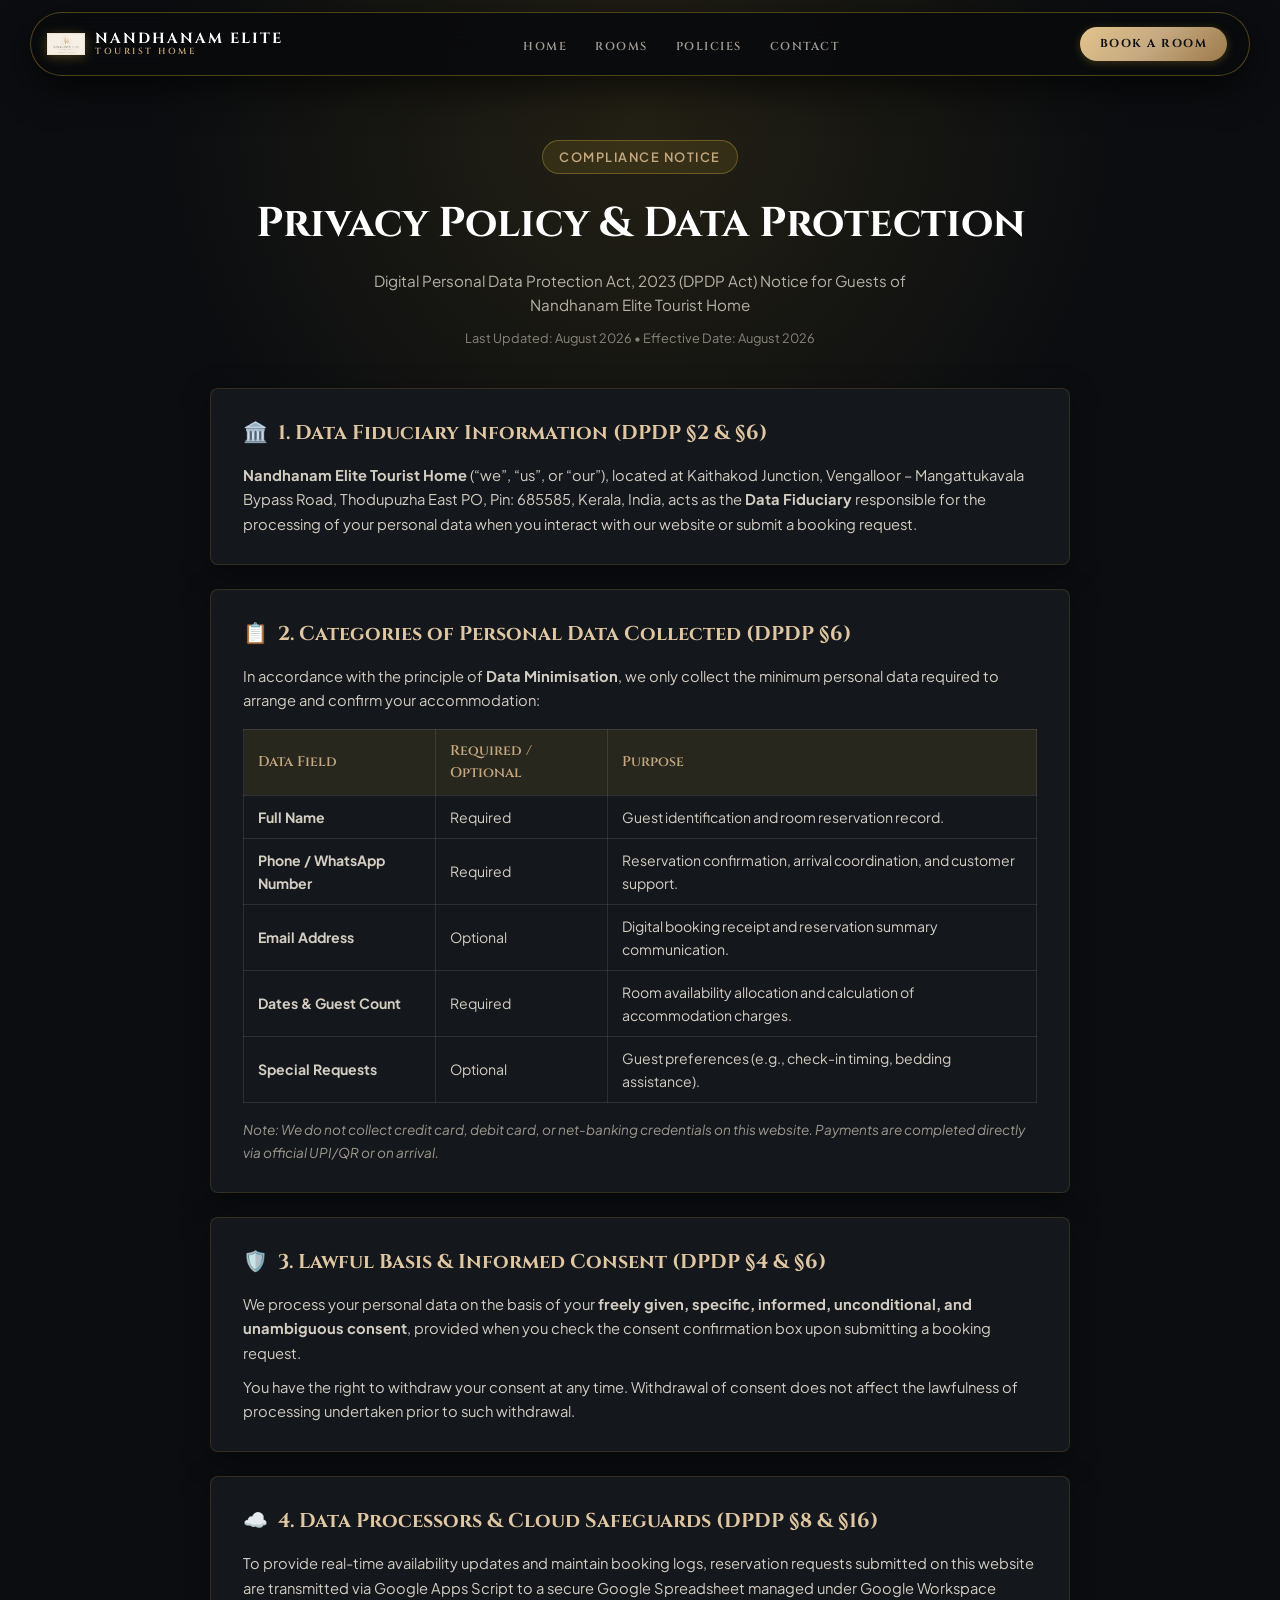
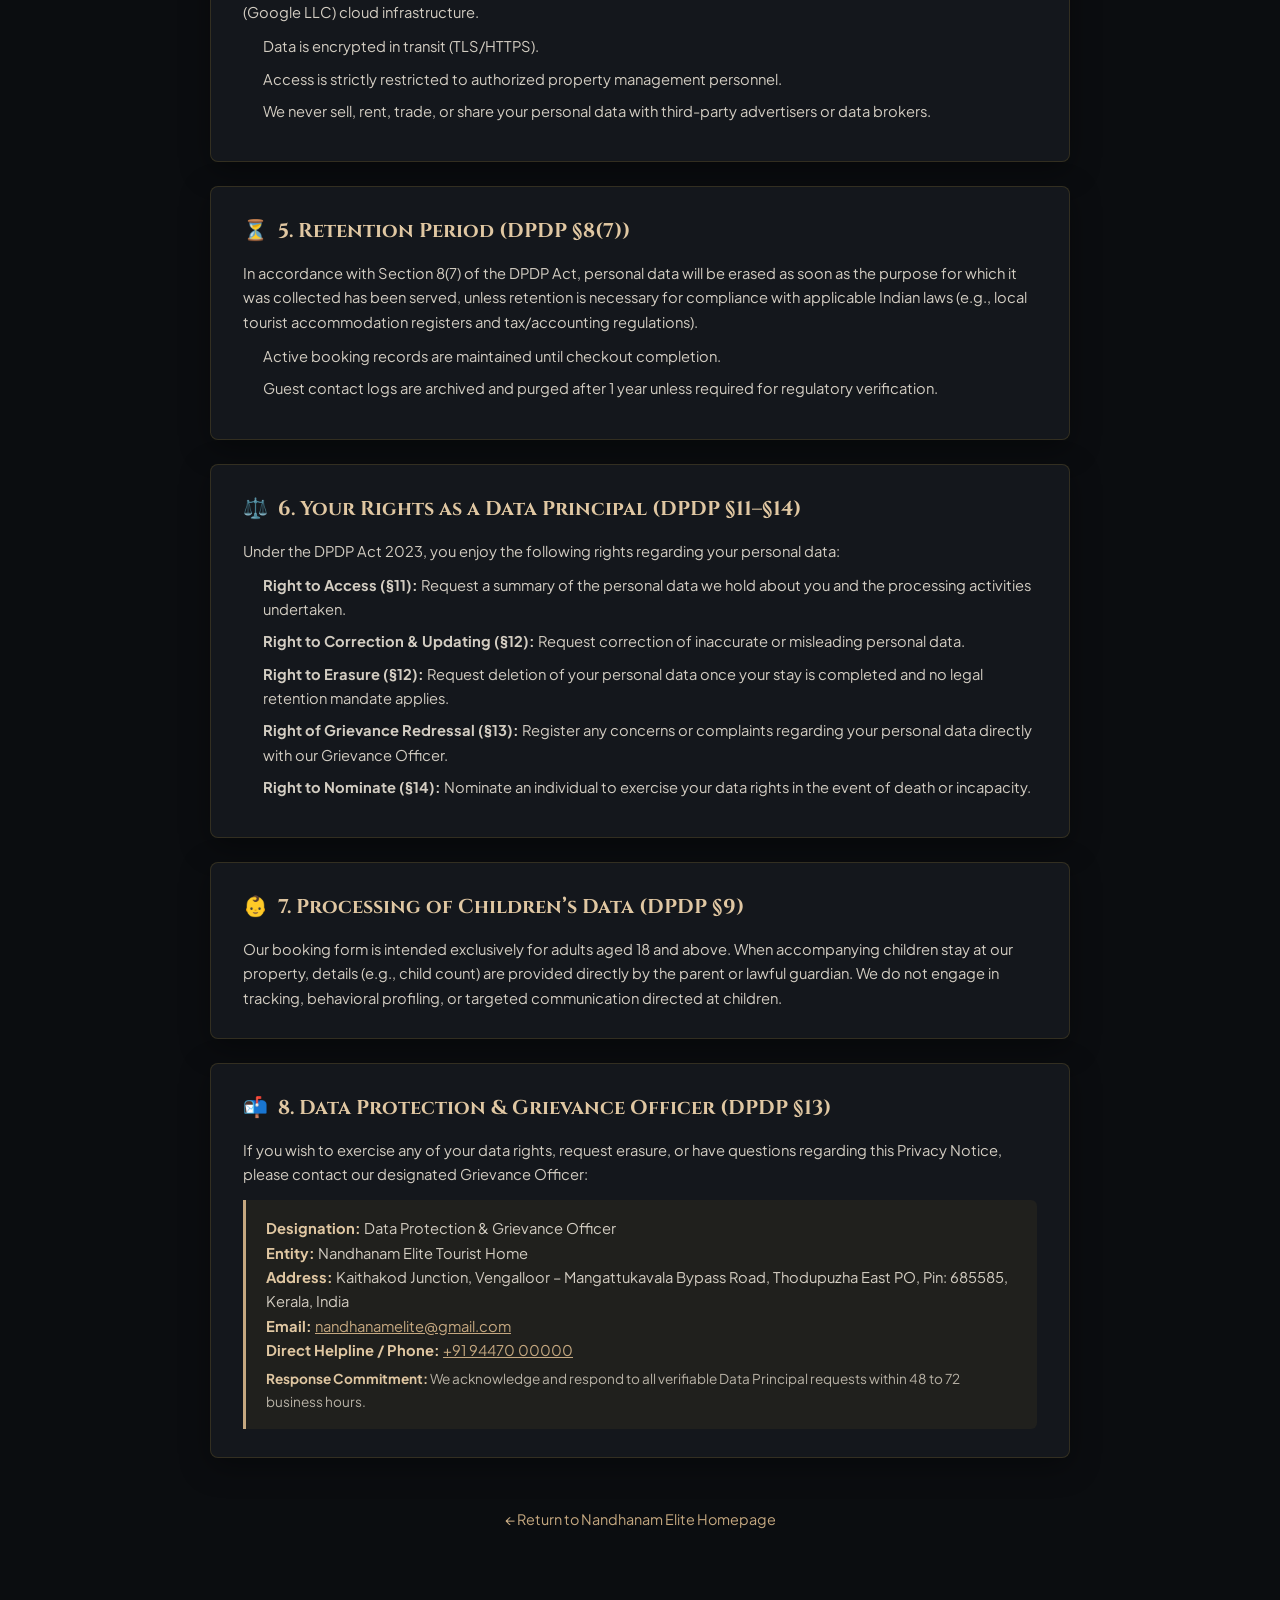
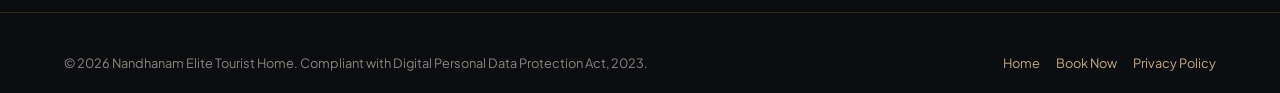
==== commit 46720e79: "Update property configuration: 16 rooms (8 AC / 8 Non-AC), ₹1699/₹1299 pricing, ₹500 advance, 48hr c" ====
--- a/privacy.html
+++ b/privacy.html
@@ -148,7 +148,7 @@
   <header class="site-header scrolled" style="top: 12px;">
     <div class="container header-container">
       <a href="index.html#home" class="brand-logo" aria-label="Nandhanam Elite Home">
-        <img src="assets/images/logo-emblem.svg" alt="Nandhanam Elite Crest" class="brand-logo-emblem">
+        <img src="assets/images/Logo.png" alt="Nandhanam Elite Crest" class="brand-logo-emblem">
         <div class="brand-logo-text">
           <span class="brand-title-nav">NANDHANAM ELITE</span>
           <span class="brand-sub-nav">TOURIST HOME</span>
--- a/css/style.css
+++ b/css/style.css
@@ -1034,7 +1034,7 @@
 
 .amenities-grid {
   display: grid;
-  grid-template-columns: repeat(7, 1fr);
+  grid-template-columns: repeat(4, 1fr);
   gap: 20px;
 }
 
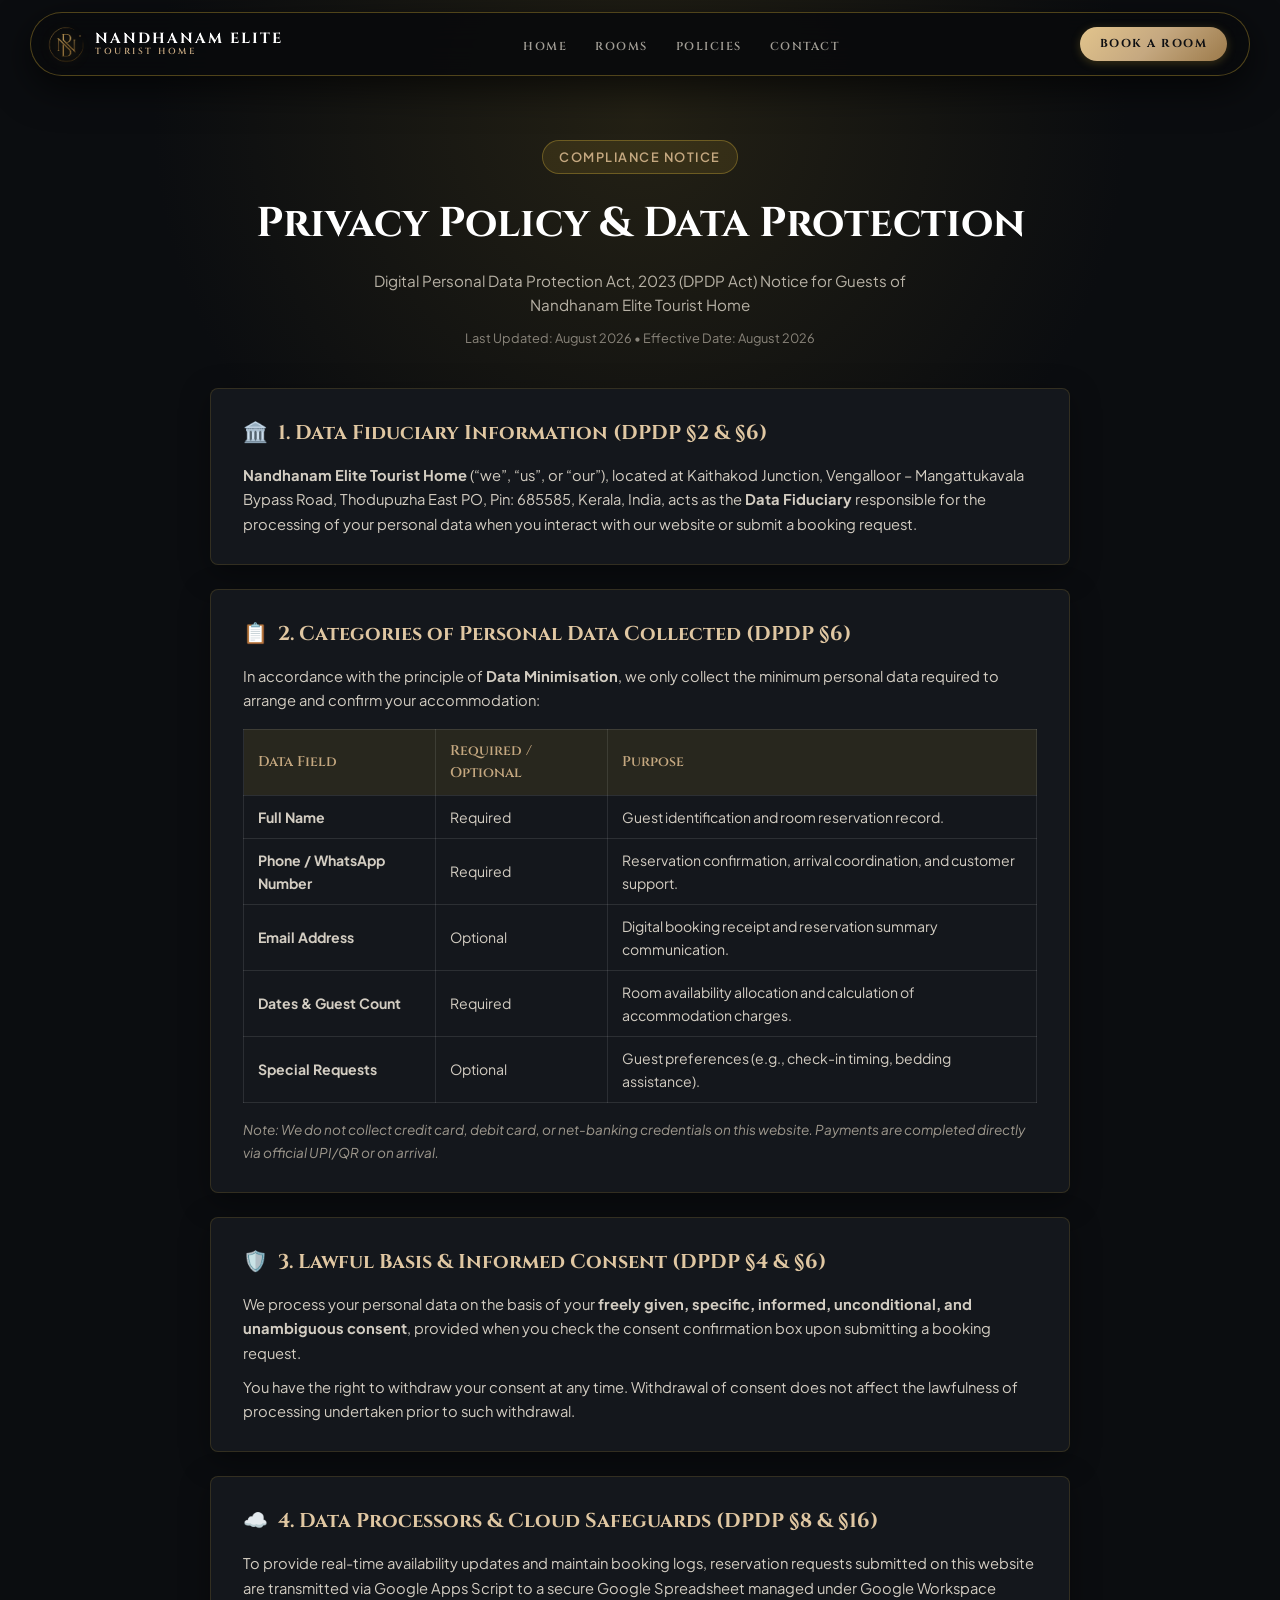
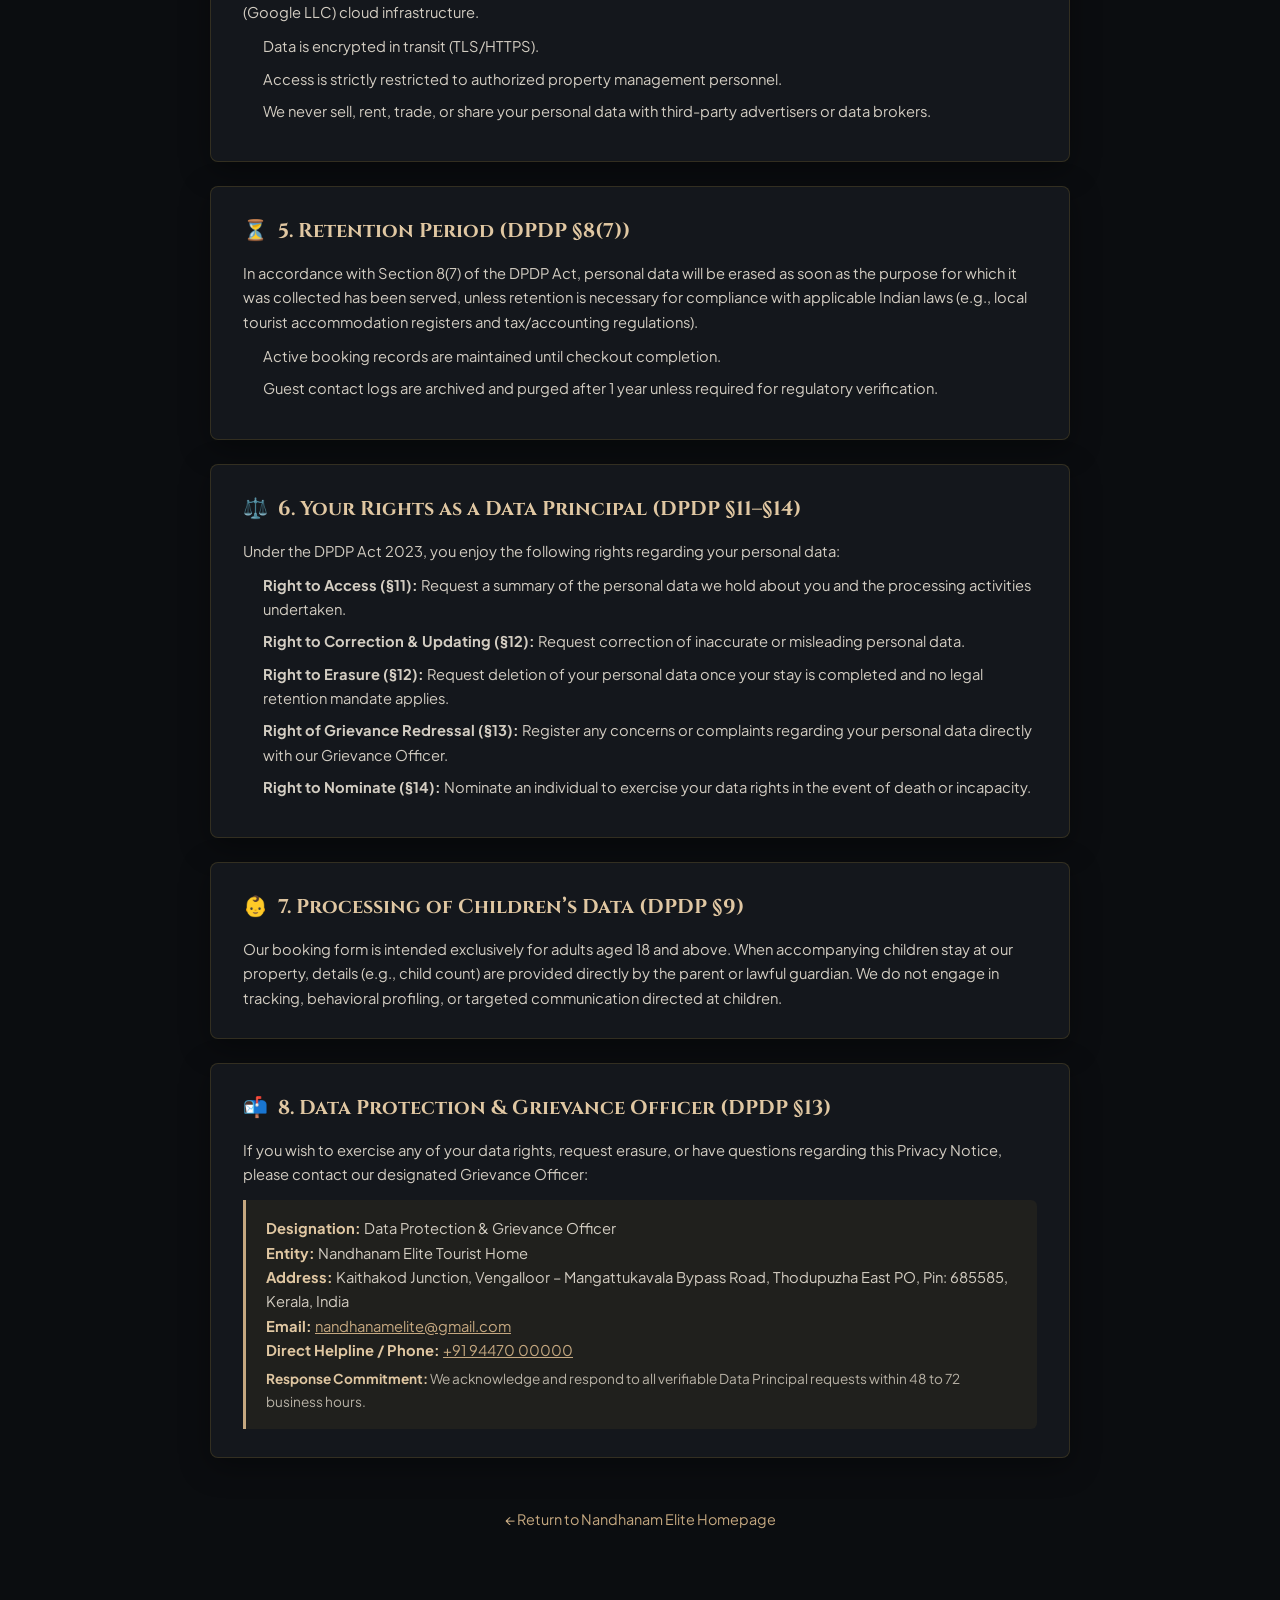
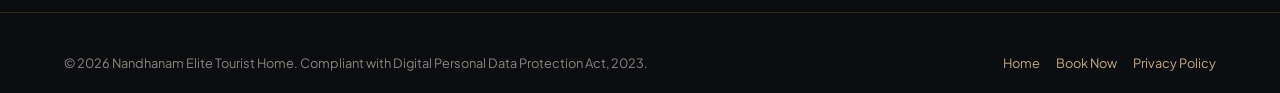
==== commit bc95fac4: "Update navbar logo to navlogo.png and keep Logo.png in footer" ====
--- a/privacy.html
+++ b/privacy.html
@@ -148,7 +148,7 @@
   <header class="site-header scrolled" style="top: 12px;">
     <div class="container header-container">
       <a href="index.html#home" class="brand-logo" aria-label="Nandhanam Elite Home">
-        <img src="assets/images/Logo.png" alt="Nandhanam Elite Crest" class="brand-logo-emblem">
+        <img src="assets/images/navlogo.png" alt="Nandhanam Elite Crest" class="brand-logo-emblem">
         <div class="brand-logo-text">
           <span class="brand-title-nav">NANDHANAM ELITE</span>
           <span class="brand-sub-nav">TOURIST HOME</span>
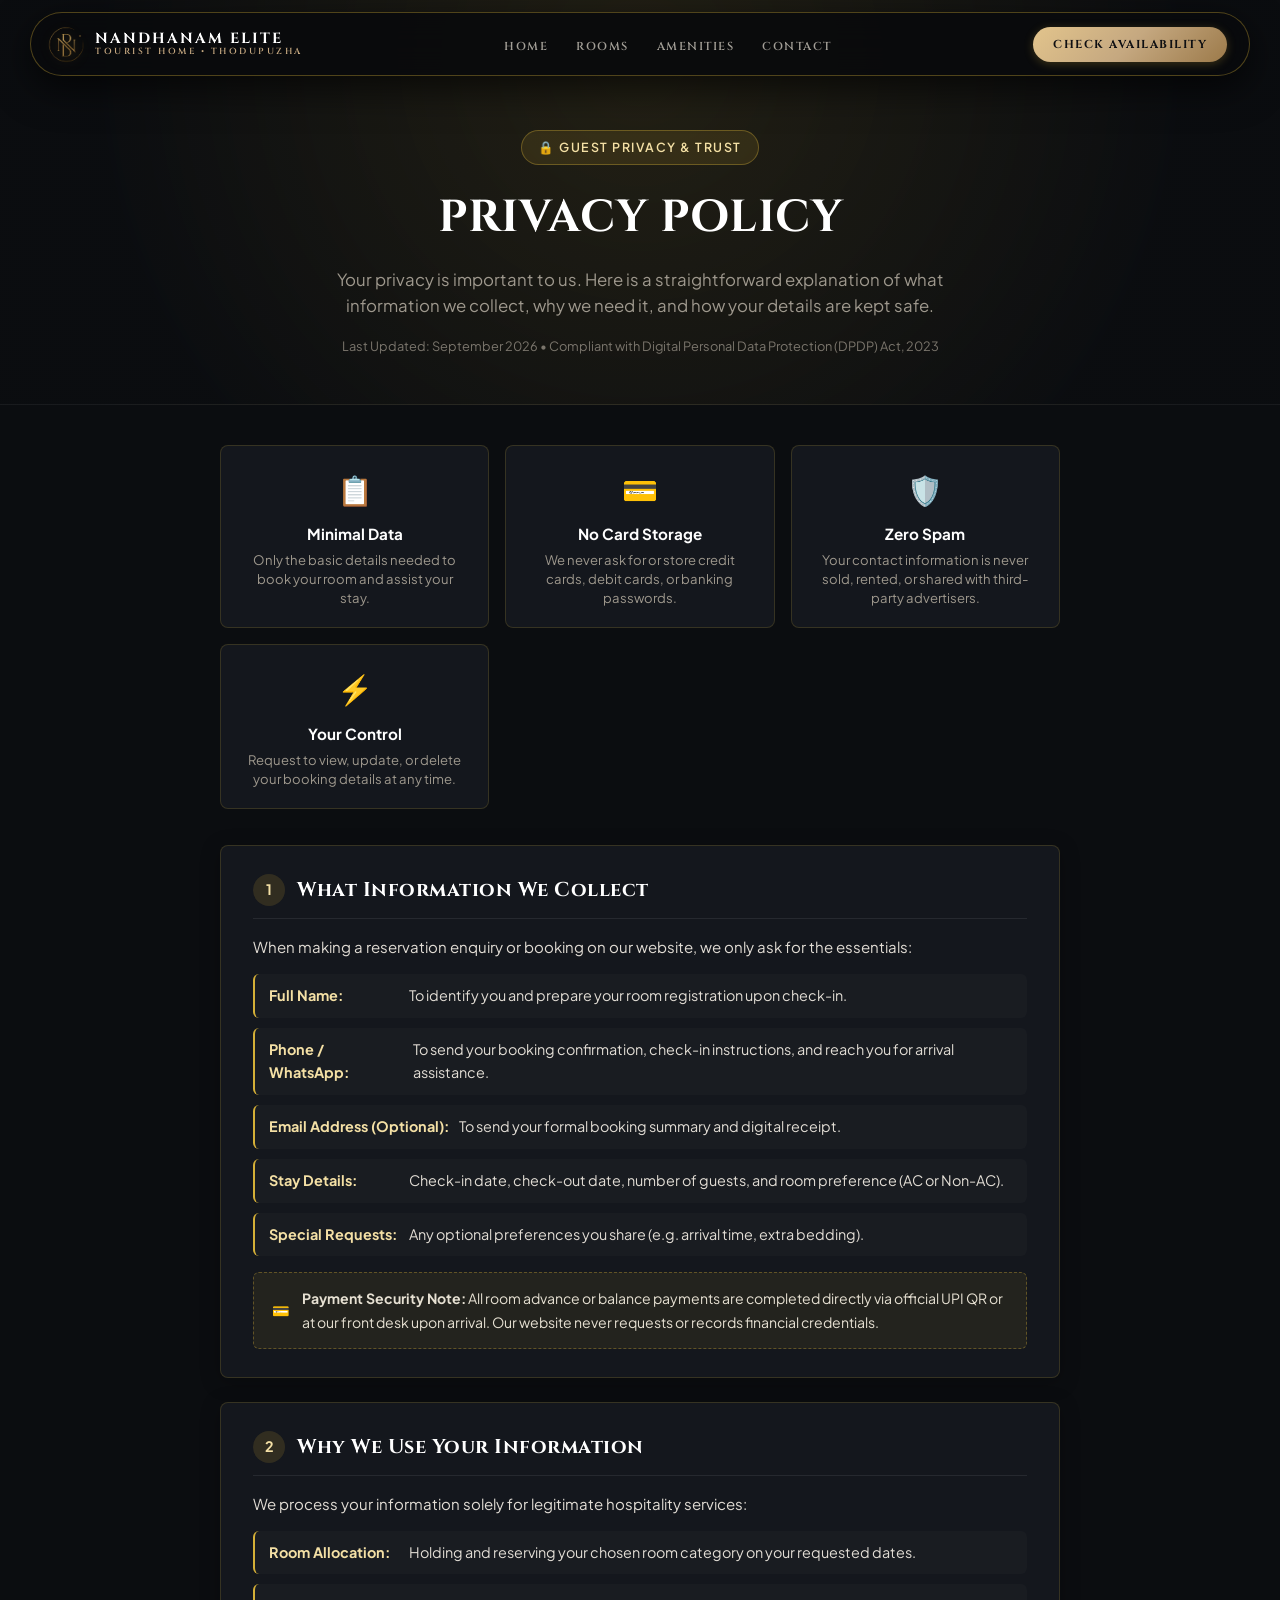
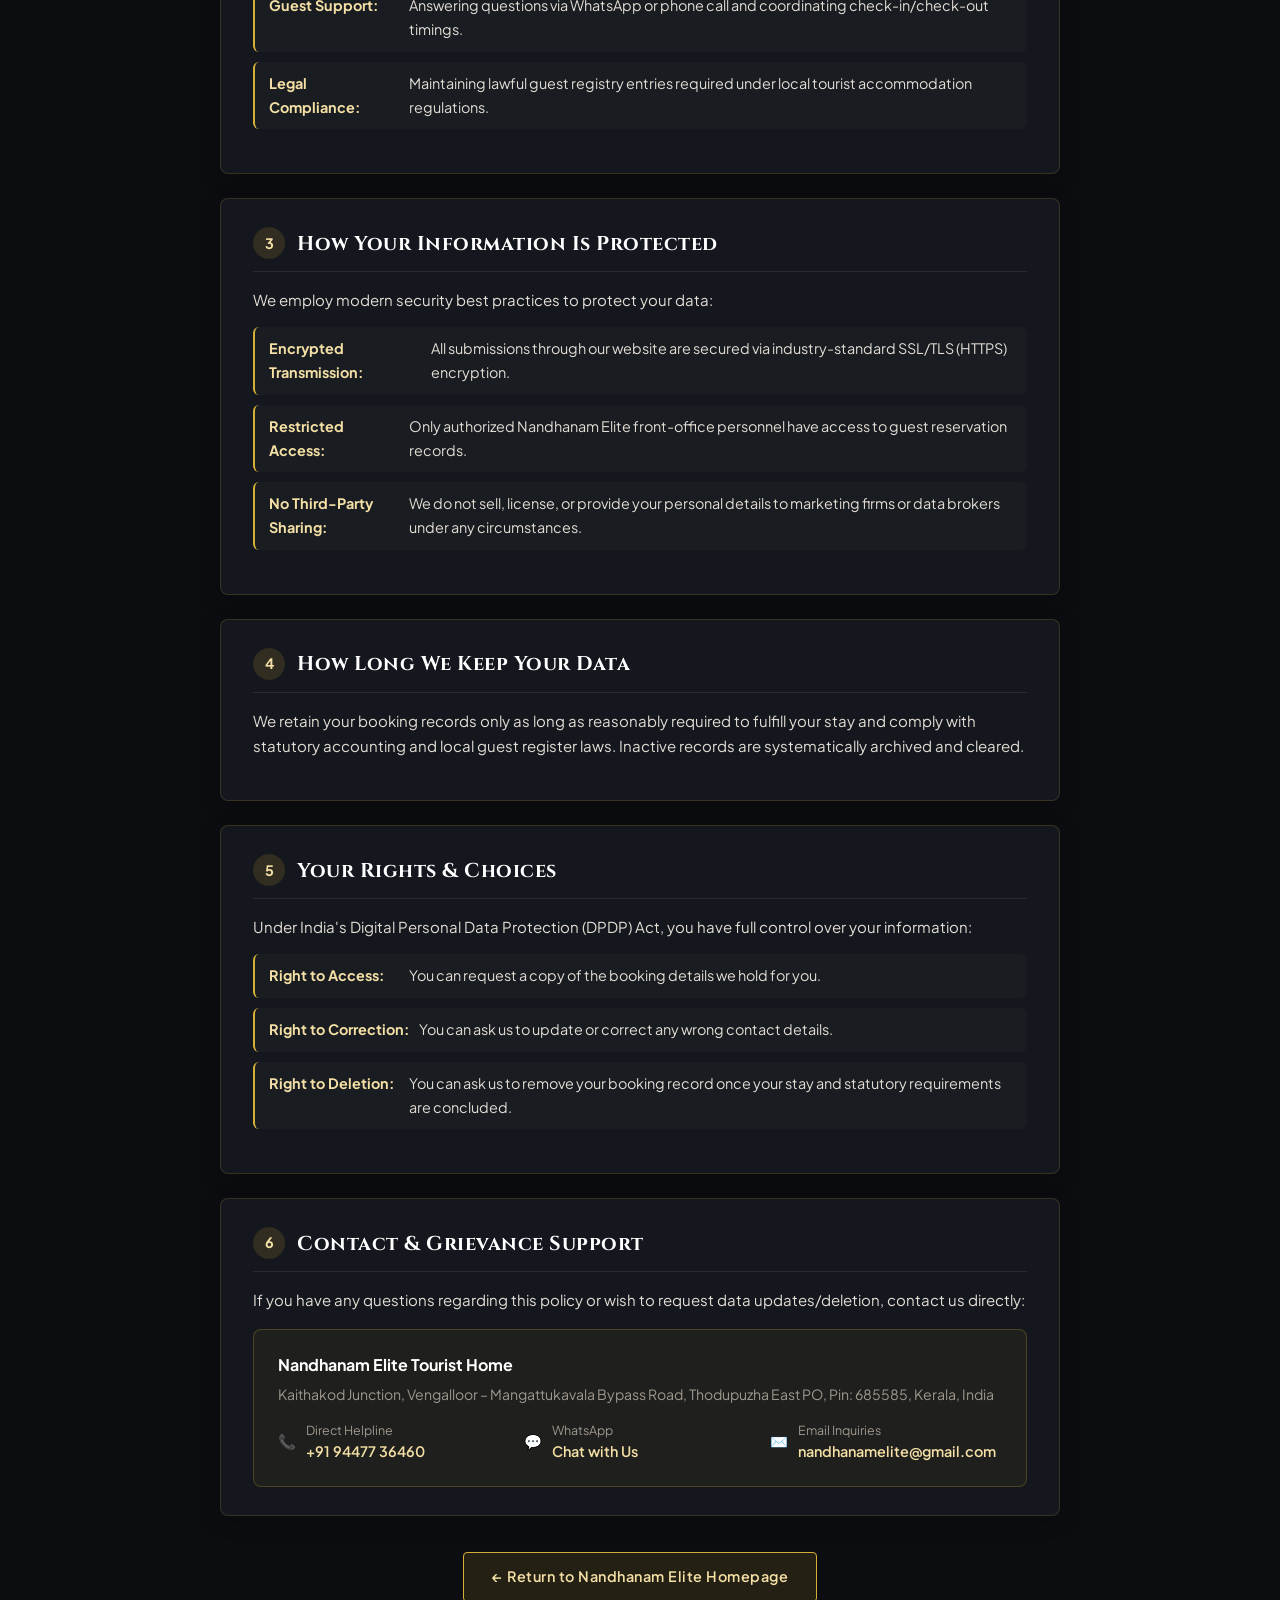
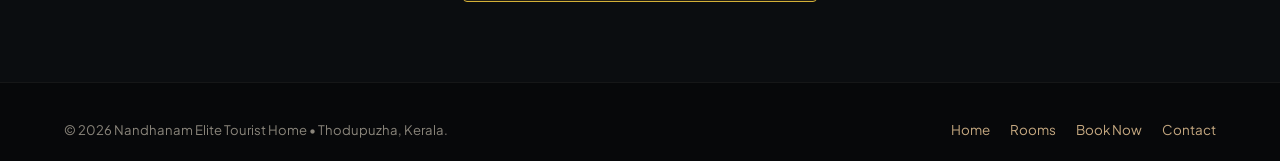
==== commit 4e18ff62: "Update contact info, 24-hr stay policy, direct admin booking flow, and streamline project" ====
--- a/privacy.html
+++ b/privacy.html
@@ -4,9 +4,9 @@
 <head>
   <meta charset="UTF-8">
   <meta name="viewport" content="width=device-width, initial-scale=1.0">
-  <title>Privacy Policy & DPDP Compliance | Nandhanam Elite Tourist Home</title>
+  <title>Privacy Policy | Nandhanam Elite Tourist Home</title>
   <meta name="description"
-    content="Privacy Notice and Personal Data Protection Policy under India's Digital Personal Data Protection Act, 2023 (DPDP Act) for Nandhanam Elite Tourist Home, Thodupuzha.">
+    content="Simple and clear Privacy Policy for Nandhanam Elite Tourist Home, Thodupuzha. Learn how we protect your personal information and booking details.">
   <meta name="robots" content="index, follow">
   <link rel="canonical" href="https://nandhanamelite.com/privacy.html">
 
@@ -14,135 +14,291 @@
   <link rel="preconnect" href="https://fonts.googleapis.com">
   <link rel="preconnect" href="https://fonts.gstatic.com" crossorigin>
   <link
-    href="https://fonts.googleapis.com/css2?family=Cinzel:wght@400;500;600;700;800&family=Cormorant+Garamond:ital,wght@0,400;0,600;1,400;1,600&family=Plus+Jakarta+Sans:wght@300;400;500;600;700&display=swap"
+    href="https://fonts.googleapis.com/css2?family=Cinzel:wght@500;600;700&family=Plus+Jakarta+Sans:wght@300;400;500;600;700&display=swap"
     rel="stylesheet">
   <link rel="stylesheet" href="css/style.css">
+
   <style>
+    :root {
+      --bg-dark: #0B0D10;
+      --card-bg: #14171D;
+      --card-border: rgba(212, 175, 55, 0.18);
+      --card-hover: rgba(212, 175, 55, 0.32);
+      --gold-primary: #D4AF37;
+      --gold-light: #F4E0A5;
+      --text-main: #E2DDD5;
+      --text-muted: #9E988D;
+    }
+
+    body {
+      background-color: var(--bg-dark);
+      color: var(--text-main);
+      font-family: 'Plus Jakarta Sans', -apple-system, BlinkMacSystemFont, sans-serif;
+      margin: 0;
+      padding: 0;
+      line-height: 1.65;
+    }
+
+    /* Hero Section */
     .privacy-hero {
-      padding: 140px 0 40px;
-      background: radial-gradient(circle at 50% 30%, rgba(212, 175, 55, 0.12) 0%, rgba(11, 13, 16, 0.95) 70%);
+      padding: 130px 20px 45px;
       text-align: center;
-    }
-    .privacy-container {
-      max-width: 900px;
-      margin: 0 auto;
-      padding: 0 20px 80px;
-    }
+      background: radial-gradient(circle at 50% 15%, rgba(212, 175, 55, 0.12) 0%, rgba(11, 13, 16, 0.98) 75%);
+      border-bottom: 1px solid rgba(255, 255, 255, 0.06);
+    }
+
     .privacy-badge {
-      display: inline-block;
+      display: inline-flex;
+      align-items: center;
+      gap: 6px;
       padding: 6px 16px;
       background: rgba(212, 175, 55, 0.12);
       border: 1px solid rgba(212, 175, 55, 0.35);
-      border-radius: 20px;
-      color: var(--primary-gold);
-      font-size: 0.8rem;
+      border-radius: 999px;
+      color: var(--gold-light);
+      font-size: 0.78rem;
       font-weight: 600;
       letter-spacing: 1.5px;
+      text-transform: uppercase;
       margin-bottom: 16px;
-      text-transform: uppercase;
-    }
+    }
+
     .privacy-title {
-      font-family: var(--font-serif);
-      font-size: clamp(1.8rem, 4vw, 2.6rem);
+      font-family: 'Cinzel', serif;
+      font-size: clamp(2rem, 4.5vw, 2.8rem);
       color: #FFFFFF;
-      margin-bottom: 12px;
-    }
+      margin: 0 0 12px;
+      letter-spacing: 1px;
+    }
+
     .privacy-subtitle {
-      color: #B8B2A6;
+      color: var(--text-muted);
+      font-size: clamp(0.95rem, 2vw, 1.05rem);
+      max-width: 680px;
+      margin: 0 auto 12px;
+      line-height: 1.6;
+    }
+
+    .last-updated {
+      font-size: 0.8rem;
+      color: #7A756C;
+    }
+
+    /* Container */
+    .privacy-content-wrapper {
+      max-width: 880px;
+      margin: 0 auto;
+      padding: 40px 20px 80px;
+    }
+
+    /* Key Highlights Grid */
+    .highlights-grid {
+      display: grid;
+      grid-template-columns: repeat(auto-fit, minmax(200px, 1fr));
+      gap: 16px;
+      margin-bottom: 36px;
+    }
+
+    .highlight-card {
+      background: var(--card-bg);
+      border: 1px solid var(--card-border);
+      border-radius: 8px;
+      padding: 20px;
+      text-align: center;
+      transition: transform 0.2s, border-color 0.2s;
+    }
+
+    .highlight-card:hover {
+      transform: translateY(-2px);
+      border-color: var(--card-hover);
+    }
+
+    .highlight-icon {
+      font-size: 1.8rem;
+      margin-bottom: 8px;
+      display: block;
+    }
+
+    .highlight-title {
+      font-weight: 700;
       font-size: 0.95rem;
-      max-width: 600px;
-      margin: 0 auto;
-    }
-    .privacy-card {
-      background: #14171C;
-      border: 1px solid rgba(212, 175, 55, 0.16);
+      color: #FFFFFF;
+      margin-bottom: 4px;
+    }
+
+    .highlight-desc {
+      font-size: 0.82rem;
+      color: var(--text-muted);
+      line-height: 1.45;
+      margin: 0;
+    }
+
+    /* Policy Section Cards */
+    .policy-section {
+      background: var(--card-bg);
+      border: 1px solid var(--card-border);
       border-radius: 8px;
       padding: 28px 32px;
       margin-bottom: 24px;
-      box-shadow: 0 8px 30px rgba(0,0,0,0.35);
-    }
-    .privacy-card h2 {
-      font-family: var(--font-serif);
+      box-shadow: 0 4px 20px rgba(0, 0, 0, 0.25);
+    }
+
+    .section-header {
+      display: flex;
+      align-items: center;
+      gap: 12px;
+      margin-bottom: 16px;
+      border-bottom: 1px solid rgba(255, 255, 255, 0.08);
+      padding-bottom: 12px;
+    }
+
+    .section-num {
+      display: inline-flex;
+      align-items: center;
+      justify-content: center;
+      width: 32px;
+      height: 32px;
+      border-radius: 50%;
+      background: rgba(212, 175, 55, 0.15);
+      color: var(--gold-light);
+      font-weight: 700;
+      font-size: 0.9rem;
+      flex-shrink: 0;
+    }
+
+    .section-title {
+      font-family: 'Cinzel', serif;
       font-size: 1.25rem;
-      color: var(--primary-gold-light);
+      color: #FFFFFF;
+      margin: 0;
+      letter-spacing: 0.5px;
+    }
+
+    .policy-text {
+      color: var(--text-main);
+      font-size: 0.94rem;
       margin-bottom: 14px;
+      line-height: 1.65;
+    }
+
+    /* Feature / Data Item List */
+    .data-list {
+      list-style: none;
+      padding: 0;
+      margin: 0 0 16px;
+      display: flex;
+      flex-direction: column;
+      gap: 10px;
+    }
+
+    .data-item {
+      display: flex;
+      align-items: flex-start;
+      gap: 10px;
+      background: rgba(255, 255, 255, 0.02);
+      padding: 10px 14px;
+      border-radius: 6px;
+      border-left: 2px solid var(--gold-primary);
+      font-size: 0.9rem;
+    }
+
+    .data-item strong {
+      color: var(--gold-light);
+      min-width: 130px;
+      display: inline-block;
+    }
+
+    .notice-box {
+      background: rgba(212, 175, 55, 0.08);
+      border: 1px dashed rgba(212, 175, 55, 0.35);
+      border-radius: 6px;
+      padding: 14px 18px;
+      font-size: 0.88rem;
+      color: #E6E0D2;
+      display: flex;
+      align-items: center;
+      gap: 12px;
+      margin-top: 14px;
+    }
+
+    /* Contact Card */
+    .contact-card-box {
+      background: rgba(212, 175, 55, 0.06);
+      border: 1px solid rgba(212, 175, 55, 0.25);
+      border-radius: 8px;
+      padding: 22px 24px;
+      margin-top: 16px;
+    }
+
+    .contact-grid {
+      display: grid;
+      grid-template-columns: repeat(auto-fit, minmax(220px, 1fr));
+      gap: 14px;
+      margin-top: 14px;
+    }
+
+    .contact-row {
       display: flex;
       align-items: center;
       gap: 10px;
-    }
-    .privacy-card p, .privacy-card li {
-      color: #D3CDC2;
-      font-size: 0.92rem;
-      line-height: 1.65;
-    }
-    .privacy-card ul {
-      margin-left: 20px;
-      margin-top: 10px;
-      margin-bottom: 10px;
-    }
-    .privacy-card li {
-      margin-bottom: 8px;
-    }
-    .privacy-table {
-      width: 100%;
-      border-collapse: collapse;
-      margin: 16px 0;
-      font-size: 0.88rem;
-    }
-    .privacy-table th, .privacy-table td {
-      border: 1px solid rgba(255, 255, 255, 0.1);
-      padding: 10px 14px;
-      text-align: left;
-    }
-    .privacy-table th {
-      background: rgba(212, 175, 55, 0.1);
-      color: var(--primary-gold);
-      font-family: var(--font-serif);
+      font-size: 0.9rem;
+    }
+
+    .contact-row a {
+      color: var(--gold-light);
+      text-decoration: none;
       font-weight: 600;
-    }
-    .privacy-table td {
-      color: #D3CDC2;
-    }
-    .officer-box {
-      background: rgba(212, 175, 55, 0.06);
-      border-left: 3px solid var(--primary-gold);
-      padding: 16px 20px;
-      border-radius: 0 6px 6px 0;
-      margin-top: 14px;
-    }
-    .officer-box strong {
-      color: var(--primary-gold-light);
-    }
-    .officer-box a {
-      color: var(--primary-gold);
+      transition: color 0.2s;
+    }
+
+    .contact-row a:hover {
+      color: #FFFFFF;
       text-decoration: underline;
     }
-    .back-home-link {
+
+    .back-btn-wrap {
+      text-align: center;
+      margin-top: 36px;
+    }
+
+    .btn-return-home {
       display: inline-flex;
       align-items: center;
       gap: 8px;
-      color: var(--primary-gold);
+      padding: 12px 28px;
+      background: rgba(212, 175, 55, 0.12);
+      border: 1px solid var(--gold-primary);
+      border-radius: 4px;
+      color: var(--gold-light);
+      font-weight: 600;
+      text-decoration: none;
       font-size: 0.9rem;
-      text-decoration: none;
-      margin-top: 20px;
-      transition: transform 0.2s;
-    }
-    .back-home-link:hover {
-      transform: translateX(-4px);
-    }
+      letter-spacing: 0.5px;
+      transition: all 0.2s ease;
+    }
+
+    .btn-return-home:hover {
+      background: var(--gold-primary);
+      color: #0B0D10;
+      transform: translateY(-2px);
+    }
+
     @media (max-width: 768px) {
-      .privacy-card {
+      .policy-section {
         padding: 20px 18px;
       }
-      .privacy-table th, .privacy-table td {
-        padding: 8px 10px;
-        font-size: 0.8rem;
+      .data-item {
+        flex-direction: column;
+        gap: 4px;
+      }
+      .data-item strong {
+        min-width: unset;
       }
     }
   </style>
 </head>
 
-<body style="background: #0B0D10; color: #FFFFFF;">
+<body>
 
   <!-- ================= HEADER / NAVBAR ================= -->
   <header class="site-header scrolled" style="top: 12px;">
@@ -151,175 +307,246 @@
         <img src="assets/images/navlogo.png" alt="Nandhanam Elite Crest" class="brand-logo-emblem">
         <div class="brand-logo-text">
           <span class="brand-title-nav">NANDHANAM ELITE</span>
-          <span class="brand-sub-nav">TOURIST HOME</span>
+          <span class="brand-sub-nav">TOURIST HOME &bull; THODUPUZHA</span>
         </div>
       </a>
       <nav class="main-nav">
         <ul class="nav-list">
           <li><a href="index.html#home" class="nav-link">HOME</a></li>
           <li><a href="index.html#rooms" class="nav-link">ROOMS</a></li>
-          <li><a href="index.html#policies" class="nav-link">POLICIES</a></li>
+          <li><a href="index.html#amenities" class="nav-link">AMENITIES</a></li>
           <li><a href="index.html#contact" class="nav-link">CONTACT</a></li>
         </ul>
       </nav>
-      <a href="index.html#booking" class="btn btn-gold-header header-cta-desktop">BOOK A ROOM</a>
+      <a href="index.html#booking" class="btn btn-gold-header header-cta-desktop">CHECK AVAILABILITY</a>
     </div>
   </header>
 
   <!-- ================= HERO ================= -->
   <section class="privacy-hero">
     <div class="container">
-      <span class="privacy-badge">Compliance Notice</span>
-      <h1 class="privacy-title">Privacy Policy &amp; Data Protection</h1>
-      <p class="privacy-subtitle">Digital Personal Data Protection Act, 2023 (DPDP Act) Notice for Guests of Nandhanam Elite Tourist Home</p>
-      <p style="font-size: 0.8rem; color: #8A857B; margin-top: 10px;">Last Updated: August 2026 &bull; Effective Date: August 2026</p>
+      <div class="privacy-badge">🔒 Guest Privacy &amp; Trust</div>
+      <h1 class="privacy-title">PRIVACY POLICY</h1>
+      <p class="privacy-subtitle">
+        Your privacy is important to us. Here is a straightforward explanation of what information we collect, why we need it, and how your details are kept safe.
+      </p>
+      <span class="last-updated">Last Updated: September 2026 &bull; Compliant with Digital Personal Data Protection (DPDP) Act, 2023</span>
     </div>
   </section>
 
-  <!-- ================= PRIVACY CONTENT ================= -->
-  <main class="privacy-container">
-
-    <!-- 1. Data Fiduciary Notice -->
-    <section class="privacy-card">
-      <h2><span>🏛️</span> 1. Data Fiduciary Information (DPDP §2 &amp; §6)</h2>
-      <p>
-        <strong>Nandhanam Elite Tourist Home</strong> (&ldquo;we&rdquo;, &ldquo;us&rdquo;, or &ldquo;our&rdquo;), located at Kaithakod Junction, Vengalloor &ndash; Mangattukavala Bypass Road, Thodupuzha East PO, Pin: 685585, Kerala, India, acts as the <strong>Data Fiduciary</strong> responsible for the processing of your personal data when you interact with our website or submit a booking request.
-      </p>
-    </section>
-
-    <!-- 2. Personal Data Collected -->
-    <section class="privacy-card">
-      <h2><span>📋</span> 2. Categories of Personal Data Collected (DPDP §6)</h2>
-      <p>In accordance with the principle of <strong>Data Minimisation</strong>, we only collect the minimum personal data required to arrange and confirm your accommodation:</p>
-      
-      <table class="privacy-table">
-        <thead>
-          <tr>
-            <th>Data Field</th>
-            <th>Required / Optional</th>
-            <th>Purpose</th>
-          </tr>
-        </thead>
-        <tbody>
-          <tr>
-            <td><strong>Full Name</strong></td>
-            <td>Required</td>
-            <td>Guest identification and room reservation record.</td>
-          </tr>
-          <tr>
-            <td><strong>Phone / WhatsApp Number</strong></td>
-            <td>Required</td>
-            <td>Reservation confirmation, arrival coordination, and customer support.</td>
-          </tr>
-          <tr>
-            <td><strong>Email Address</strong></td>
-            <td>Optional</td>
-            <td>Digital booking receipt and reservation summary communication.</td>
-          </tr>
-          <tr>
-            <td><strong>Dates &amp; Guest Count</strong></td>
-            <td>Required</td>
-            <td>Room availability allocation and calculation of accommodation charges.</td>
-          </tr>
-          <tr>
-            <td><strong>Special Requests</strong></td>
-            <td>Optional</td>
-            <td>Guest preferences (e.g., check-in timing, bedding assistance).</td>
-          </tr>
-        </tbody>
-      </table>
-      <p style="font-size: 0.85rem; color: #9E988D;">
-        <em>Note: We do not collect credit card, debit card, or net-banking credentials on this website. Payments are completed directly via official UPI/QR or on arrival.</em>
-      </p>
-    </section>
-
-    <!-- 3. Lawful Basis & Consent -->
-    <section class="privacy-card">
-      <h2><span>🛡️</span> 3. Lawful Basis &amp; Informed Consent (DPDP §4 &amp; §6)</h2>
-      <p>
-        We process your personal data on the basis of your <strong>freely given, specific, informed, unconditional, and unambiguous consent</strong>, provided when you check the consent confirmation box upon submitting a booking request.
-      </p>
-      <p style="margin-top: 10px;">
-        You have the right to withdraw your consent at any time. Withdrawal of consent does not affect the lawfulness of processing undertaken prior to such withdrawal.
-      </p>
-    </section>
-
-    <!-- 4. Data Processors & Cloud Storage Disclosure -->
-    <section class="privacy-card">
-      <h2><span>☁️</span> 4. Data Processors &amp; Cloud Safeguards (DPDP §8 &amp; §16)</h2>
-      <p>
-        To provide real-time availability updates and maintain booking logs, reservation requests submitted on this website are transmitted via Google Apps Script to a secure Google Spreadsheet managed under Google Workspace (Google LLC) cloud infrastructure.
-      </p>
-      <ul>
-        <li>Data is encrypted in transit (TLS/HTTPS).</li>
-        <li>Access is strictly restricted to authorized property management personnel.</li>
-        <li>We never sell, rent, trade, or share your personal data with third-party advertisers or data brokers.</li>
+  <!-- ================= MAIN CONTENT ================= -->
+  <main class="privacy-content-wrapper">
+
+    <!-- Key Highlights Grid -->
+    <div class="highlights-grid">
+      <div class="highlight-card">
+        <span class="highlight-icon">📋</span>
+        <div class="highlight-title">Minimal Data</div>
+        <p class="highlight-desc">Only the basic details needed to book your room and assist your stay.</p>
+      </div>
+      <div class="highlight-card">
+        <span class="highlight-icon">💳</span>
+        <div class="highlight-title">No Card Storage</div>
+        <p class="highlight-desc">We never ask for or store credit cards, debit cards, or banking passwords.</p>
+      </div>
+      <div class="highlight-card">
+        <span class="highlight-icon">🛡️</span>
+        <div class="highlight-title">Zero Spam</div>
+        <p class="highlight-desc">Your contact information is never sold, rented, or shared with third-party advertisers.</p>
+      </div>
+      <div class="highlight-card">
+        <span class="highlight-icon">⚡</span>
+        <div class="highlight-title">Your Control</div>
+        <p class="highlight-desc">Request to view, update, or delete your booking details at any time.</p>
+      </div>
+    </div>
+
+    <!-- 1. What We Collect -->
+    <article class="policy-section">
+      <div class="section-header">
+        <span class="section-num">1</span>
+        <h2 class="section-title">What Information We Collect</h2>
+      </div>
+      <p class="policy-text">
+        When making a reservation enquiry or booking on our website, we only ask for the essentials:
+      </p>
+      <ul class="data-list">
+        <li class="data-item">
+          <strong>Full Name:</strong>
+          <span>To identify you and prepare your room registration upon check-in.</span>
+        </li>
+        <li class="data-item">
+          <strong>Phone / WhatsApp:</strong>
+          <span>To send your booking confirmation, check-in instructions, and reach you for arrival assistance.</span>
+        </li>
+        <li class="data-item">
+          <strong>Email Address (Optional):</strong>
+          <span>To send your formal booking summary and digital receipt.</span>
+        </li>
+        <li class="data-item">
+          <strong>Stay Details:</strong>
+          <span>Check-in date, check-out date, number of guests, and room preference (AC or Non-AC).</span>
+        </li>
+        <li class="data-item">
+          <strong>Special Requests:</strong>
+          <span>Any optional preferences you share (e.g. arrival time, extra bedding).</span>
+        </li>
       </ul>
-    </section>
-
-    <!-- 5. Data Retention & Erasure -->
-    <section class="privacy-card">
-      <h2><span>⏳</span> 5. Retention Period (DPDP §8(7))</h2>
-      <p>
-        In accordance with Section 8(7) of the DPDP Act, personal data will be erased as soon as the purpose for which it was collected has been served, unless retention is necessary for compliance with applicable Indian laws (e.g., local tourist accommodation registers and tax/accounting regulations).
-      </p>
-      <ul>
-        <li>Active booking records are maintained until checkout completion.</li>
-        <li>Guest contact logs are archived and purged after 1 year unless required for regulatory verification.</li>
+      <div class="notice-box">
+        <span>💳</span>
+        <div>
+          <strong>Payment Security Note:</strong> All room advance or balance payments are completed directly via official UPI QR or at our front desk upon arrival. Our website never requests or records financial credentials.
+        </div>
+      </div>
+    </article>
+
+    <!-- 2. Why We Use Your Information -->
+    <article class="policy-section">
+      <div class="section-header">
+        <span class="section-num">2</span>
+        <h2 class="section-title">Why We Use Your Information</h2>
+      </div>
+      <p class="policy-text">
+        We process your information solely for legitimate hospitality services:
+      </p>
+      <ul class="data-list">
+        <li class="data-item">
+          <strong>Room Allocation:</strong>
+          <span>Holding and reserving your chosen room category on your requested dates.</span>
+        </li>
+        <li class="data-item">
+          <strong>Guest Support:</strong>
+          <span>Answering questions via WhatsApp or phone call and coordinating check-in/check-out timings.</span>
+        </li>
+        <li class="data-item">
+          <strong>Legal Compliance:</strong>
+          <span>Maintaining lawful guest registry entries required under local tourist accommodation regulations.</span>
+        </li>
       </ul>
-    </section>
-
-    <!-- 6. Data Principal Rights -->
-    <section class="privacy-card">
-      <h2><span>⚖️</span> 6. Your Rights as a Data Principal (DPDP §11&ndash;§14)</h2>
-      <p>Under the DPDP Act 2023, you enjoy the following rights regarding your personal data:</p>
-      <ul>
-        <li><strong>Right to Access (§11):</strong> Request a summary of the personal data we hold about you and the processing activities undertaken.</li>
-        <li><strong>Right to Correction &amp; Updating (§12):</strong> Request correction of inaccurate or misleading personal data.</li>
-        <li><strong>Right to Erasure (§12):</strong> Request deletion of your personal data once your stay is completed and no legal retention mandate applies.</li>
-        <li><strong>Right of Grievance Redressal (§13):</strong> Register any concerns or complaints regarding your personal data directly with our Grievance Officer.</li>
-        <li><strong>Right to Nominate (§14):</strong> Nominate an individual to exercise your data rights in the event of death or incapacity.</li>
+    </article>
+
+    <!-- 3. How Your Information Is Protected -->
+    <article class="policy-section">
+      <div class="section-header">
+        <span class="section-num">3</span>
+        <h2 class="section-title">How Your Information Is Protected</h2>
+      </div>
+      <p class="policy-text">
+        We employ modern security best practices to protect your data:
+      </p>
+      <ul class="data-list">
+        <li class="data-item">
+          <strong>Encrypted Transmission:</strong>
+          <span>All submissions through our website are secured via industry-standard SSL/TLS (HTTPS) encryption.</span>
+        </li>
+        <li class="data-item">
+          <strong>Restricted Access:</strong>
+          <span>Only authorized Nandhanam Elite front-office personnel have access to guest reservation records.</span>
+        </li>
+        <li class="data-item">
+          <strong>No Third-Party Sharing:</strong>
+          <span>We do not sell, license, or provide your personal details to marketing firms or data brokers under any circumstances.</span>
+        </li>
       </ul>
-    </section>
-
-    <!-- 7. Children's Data -->
-    <section class="privacy-card">
-      <h2><span>👶</span> 7. Processing of Children&rsquo;s Data (DPDP §9)</h2>
-      <p>
-        Our booking form is intended exclusively for adults aged 18 and above. When accompanying children stay at our property, details (e.g., child count) are provided directly by the parent or lawful guardian. We do not engage in tracking, behavioral profiling, or targeted communication directed at children.
-      </p>
-    </section>
-
-    <!-- 8. Grievance Officer Contact -->
-    <section class="privacy-card">
-      <h2><span>📬</span> 8. Data Protection &amp; Grievance Officer (DPDP §13)</h2>
-      <p>
-        If you wish to exercise any of your data rights, request erasure, or have questions regarding this Privacy Notice, please contact our designated Grievance Officer:
-      </p>
-      <div class="officer-box">
-        <p><strong>Designation:</strong> Data Protection &amp; Grievance Officer</p>
-        <p><strong>Entity:</strong> Nandhanam Elite Tourist Home</p>
-        <p><strong>Address:</strong> Kaithakod Junction, Vengalloor &ndash; Mangattukavala Bypass Road, Thodupuzha East PO, Pin: 685585, Kerala, India</p>
-        <p><strong>Email:</strong> <a href="mailto:nandhanamelite@gmail.com?subject=DPDP%20Data%20Request%20-%20Nandhanam%20Elite">nandhanamelite@gmail.com</a></p>
-        <p><strong>Direct Helpline / Phone:</strong> <a href="tel:+919447000000">+91 94470 00000</a></p>
-        <p style="margin-top: 6px; font-size: 0.85rem; color: #B8B2A6;"><strong>Response Commitment:</strong> We acknowledge and respond to all verifiable Data Principal requests within 48 to 72 business hours.</p>
-      </div>
-    </section>
-
-    <div style="text-align: center; margin-top: 30px;">
-      <a href="index.html#home" class="back-home-link">&larr; Return to Nandhanam Elite Homepage</a>
+    </article>
+
+    <!-- 4. Data Retention -->
+    <article class="policy-section">
+      <div class="section-header">
+        <span class="section-num">4</span>
+        <h2 class="section-title">How Long We Keep Your Data</h2>
+      </div>
+      <p class="policy-text">
+        We retain your booking records only as long as reasonably required to fulfill your stay and comply with statutory accounting and local guest register laws. Inactive records are systematically archived and cleared.
+      </p>
+    </article>
+
+    <!-- 5. Your Rights -->
+    <article class="policy-section">
+      <div class="section-header">
+        <span class="section-num">5</span>
+        <h2 class="section-title">Your Rights &amp; Choices</h2>
+      </div>
+      <p class="policy-text">
+        Under India's Digital Personal Data Protection (DPDP) Act, you have full control over your information:
+      </p>
+      <ul class="data-list">
+        <li class="data-item">
+          <strong>Right to Access:</strong>
+          <span>You can request a copy of the booking details we hold for you.</span>
+        </li>
+        <li class="data-item">
+          <strong>Right to Correction:</strong>
+          <span>You can ask us to update or correct any wrong contact details.</span>
+        </li>
+        <li class="data-item">
+          <strong>Right to Deletion:</strong>
+          <span>You can ask us to remove your booking record once your stay and statutory requirements are concluded.</span>
+        </li>
+      </ul>
+    </article>
+
+    <!-- 6. Contact & Grievance Redressal -->
+    <article class="policy-section">
+      <div class="section-header">
+        <span class="section-num">6</span>
+        <h2 class="section-title">Contact &amp; Grievance Support</h2>
+      </div>
+      <p class="policy-text">
+        If you have any questions regarding this policy or wish to request data updates/deletion, contact us directly:
+      </p>
+
+      <div class="contact-card-box">
+        <strong style="color: #FFFFFF; font-size: 1rem;">Nandhanam Elite Tourist Home</strong>
+        <p style="font-size: 0.88rem; color: var(--text-muted); margin: 4px 0 12px;">
+          Kaithakod Junction, Vengalloor – Mangattukavala Bypass Road, Thodupuzha East PO, Pin: 685585, Kerala, India
+        </p>
+        <div class="contact-grid">
+          <div class="contact-row">
+            <span>📞</span>
+            <div>
+              <span style="display:block; font-size: 0.78rem; color: var(--text-muted);">Direct Helpline</span>
+              <a href="tel:+919447736460">+91 94477 36460</a>
+            </div>
+          </div>
+          <div class="contact-row">
+            <span>💬</span>
+            <div>
+              <span style="display:block; font-size: 0.78rem; color: var(--text-muted);">WhatsApp</span>
+              <a href="https://wa.me/919447736460" target="_blank" rel="noopener">Chat with Us</a>
+            </div>
+          </div>
+          <div class="contact-row">
+            <span>✉️</span>
+            <div>
+              <span style="display:block; font-size: 0.78rem; color: var(--text-muted);">Email Inquiries</span>
+              <a href="mailto:nandhanamelite@gmail.com">nandhanamelite@gmail.com</a>
+            </div>
+          </div>
+        </div>
+      </div>
+    </article>
+
+    <!-- Return Home Button -->
+    <div class="back-btn-wrap">
+      <a href="index.html#home" class="btn-return-home">
+        <span>&larr; Return to Nandhanam Elite Homepage</span>
+      </a>
     </div>
 
   </main>
 
   <!-- ================= FOOTER ================= -->
-  <footer class="site-footer" style="padding: 40px 0 20px;">
-    <div class="container footer-bottom-container" style="display: flex; justify-content: space-between; align-items: center; flex-wrap: wrap; gap: 12px;">
-      <p class="copyright-text" style="color: #8A857B; font-size: 0.8rem;">&copy; 2026 Nandhanam Elite Tourist Home. Compliant with Digital Personal Data Protection Act, 2023.</p>
-      <div style="display: flex; gap: 16px; font-size: 0.8rem;">
+  <footer class="site-footer" style="padding: 36px 0 20px; border-top: 1px solid rgba(255,255,255,0.06); background: #07080A;">
+    <div class="container footer-bottom-container" style="display: flex; justify-content: space-between; align-items: center; flex-wrap: wrap; gap: 14px;">
+      <p class="copyright-text" style="color: #8A857B; font-size: 0.82rem; margin: 0;">
+        &copy; 2026 Nandhanam Elite Tourist Home &bull; Thodupuzha, Kerala.
+      </p>
+      <div style="display: flex; gap: 20px; font-size: 0.84rem;">
         <a href="index.html#home" style="color: var(--primary-gold); text-decoration: none;">Home</a>
+        <a href="index.html#rooms" style="color: var(--primary-gold); text-decoration: none;">Rooms</a>
         <a href="index.html#booking" style="color: var(--primary-gold); text-decoration: none;">Book Now</a>
-        <a href="privacy.html" style="color: var(--primary-gold); text-decoration: none;">Privacy Policy</a>
+        <a href="index.html#contact" style="color: var(--primary-gold); text-decoration: none;">Contact</a>
       </div>
     </div>
   </footer>
--- a/css/style.css
+++ b/css/style.css
@@ -650,6 +650,134 @@
   height: 48px;
   width: 100%;
   border-radius: 3px;
+  display: flex !important;
+  align-items: center !important;
+  justify-content: center !important;
+  position: relative;
+  overflow: hidden;
+  padding: 0 16px !important;
+  line-height: 1 !important;
+  text-align: center;
+}
+
+.btn-check-now .btn-text {
+  display: block;
+  width: 100%;
+  text-align: center;
+}
+
+.btn-check-now .btn-spinner {
+  display: none !important;
+}
+
+.btn-check-now.is-loading .btn-text {
+  display: none !important;
+}
+
+.btn-check-now.is-loading .btn-spinner {
+  display: flex !important;
+  align-items: center !important;
+  justify-content: center !important;
+  width: 100% !important;
+  height: 100% !important;
+  margin: 0 auto !important;
+  padding: 0 !important;
+}
+
+/* Interactive Animated Sandglass Loader (From Uiverse.io by JaydipPrajapati1910) */
+.loader-wrap {
+  display: flex;
+  align-items: center;
+  justify-content: center;
+  width: 26px;
+  height: 32px;
+  margin: 0;
+  padding: 0;
+}
+
+.loader {
+  box-sizing: border-box;
+  display: block;
+  width: 20px;
+  height: 32px;
+  border-top: 3px solid #111827;
+  border-bottom: 3px solid #111827;
+  position: relative;
+  background: linear-gradient(#111827 12px, transparent 0) no-repeat;
+  background-size: 2px 16px;
+  background-position: 50% 0px;
+  animation: spinx 2.5s linear infinite;
+  margin: 0;
+}
+
+.loader:before,
+.loader:after {
+  content: "";
+  width: 16px;
+  left: 50%;
+  height: 13px;
+  position: absolute;
+  top: 0;
+  transform: translateX(-50%);
+  background: rgba(17, 24, 39, 0.22);
+  border-radius: 0 0 8px 8px;
+  background-size: 100% auto;
+  background-repeat: no-repeat;
+  background-position: 0 0px;
+  animation: lqt 2.5s linear infinite;
+}
+
+.loader:after {
+  top: auto;
+  bottom: 0;
+  border-radius: 8px 8px 0 0;
+  animation: lqb 2.5s linear infinite;
+}
+
+@keyframes lqt {
+  0%, 100% {
+    background-image: linear-gradient(#111827 16px, transparent 0);
+    background-position: 0% 0px;
+  }
+
+  50% {
+    background-image: linear-gradient(#111827 16px, transparent 0);
+    background-position: 0% 16px;
+  }
+
+  50.1% {
+    background-image: linear-gradient(#111827 16px, transparent 0);
+    background-position: 0% -16px;
+  }
+}
+
+@keyframes lqb {
+  0% {
+    background-image: linear-gradient(#111827 16px, transparent 0);
+    background-position: 0 16px;
+  }
+
+  100% {
+    background-image: linear-gradient(#111827 16px, transparent 0);
+    background-position: 0 -16px;
+  }
+}
+
+@keyframes spinx {
+  0%, 49% {
+    transform: rotate(0deg);
+    background-position: 50% 14px;
+  }
+
+  51%, 98% {
+    transform: rotate(180deg);
+    background-position: 50% 2px;
+  }
+
+  100% {
+    transform: rotate(360deg);
+    background-position: 50% 14px;
+  }
 }
 
 .availability-status-banner {
@@ -811,19 +939,32 @@
 
 .rooms-grid {
   display: grid;
-  grid-template-columns: repeat(3, 1fr);
-  gap: 28px;
+  grid-template-columns: repeat(2, minmax(380px, 550px));
+  justify-content: center;
+  align-items: stretch;
+  gap: 40px;
+  max-width: 1160px;
+  margin: 0 auto;
+  width: 100%;
+}
+
+@media (max-width: 960px) and (min-width: 769px) {
+  .rooms-grid {
+    grid-template-columns: repeat(2, minmax(300px, 1fr));
+    gap: 20px;
+  }
 }
 
 .room-card {
   background: #FFFFFF;
-  border-radius: 4px;
+  border-radius: 6px;
   overflow: hidden;
   box-shadow: var(--shadow-md);
   transition: var(--transition-smooth);
   display: flex;
   flex-direction: column;
   border: 1px solid var(--border-subtle);
+  width: 100%;
 }
 
 .room-card:hover {
@@ -834,7 +975,7 @@
 .room-img-wrap {
   position: relative;
   width: 100%;
-  height: 230px;
+  height: 280px;
   overflow: hidden;
 }
 
@@ -932,6 +1073,9 @@
 }
 
 .room-features-list {
+  display: grid;
+  grid-template-columns: repeat(2, 1fr);
+  gap: 10px 14px;
   margin-bottom: 18px;
   flex: 1;
 }
@@ -939,16 +1083,18 @@
 .room-features-list li {
   display: flex;
   align-items: center;
-  gap: 10px;
+  gap: 8px;
   font-size: 0.82rem;
   color: var(--text-dark-muted);
-  margin-bottom: 6px;
+  margin-bottom: 0;
+  line-height: 1.35;
 }
 
 .check-icon {
   color: var(--primary-gold-dark);
   font-weight: 700;
-  font-size: 0.9rem;
+  font-size: 0.88rem;
+  flex-shrink: 0;
 }
 
 .room-pricing-row {
@@ -2332,6 +2478,46 @@
 .step-item.active .step-num {
   background: var(--status-available);
   color: #FFFFFF;
+}
+
+.sent-to-admin-alert {
+  background: rgba(46, 125, 50, 0.08);
+  border: 1px solid rgba(46, 125, 50, 0.25);
+  border-radius: 6px;
+  padding: 14px 18px;
+  margin: 18px 0;
+  display: flex;
+  align-items: center;
+  gap: 12px;
+  text-align: left;
+}
+
+.sent-to-admin-alert .alert-check-icon {
+  width: 28px;
+  height: 28px;
+  border-radius: 50%;
+  background: var(--status-available);
+  color: #FFFFFF;
+  display: flex;
+  align-items: center;
+  justify-content: center;
+  font-weight: 700;
+  font-size: 0.9rem;
+  flex-shrink: 0;
+}
+
+.sent-to-admin-alert .alert-text strong {
+  display: block;
+  color: var(--status-available);
+  font-size: 0.95rem;
+  margin-bottom: 2px;
+}
+
+.sent-to-admin-alert .alert-text span {
+  font-size: 0.85rem;
+  color: var(--text-dark-muted);
+  line-height: 1.4;
+  display: block;
 }
 
 .confirmation-actions {
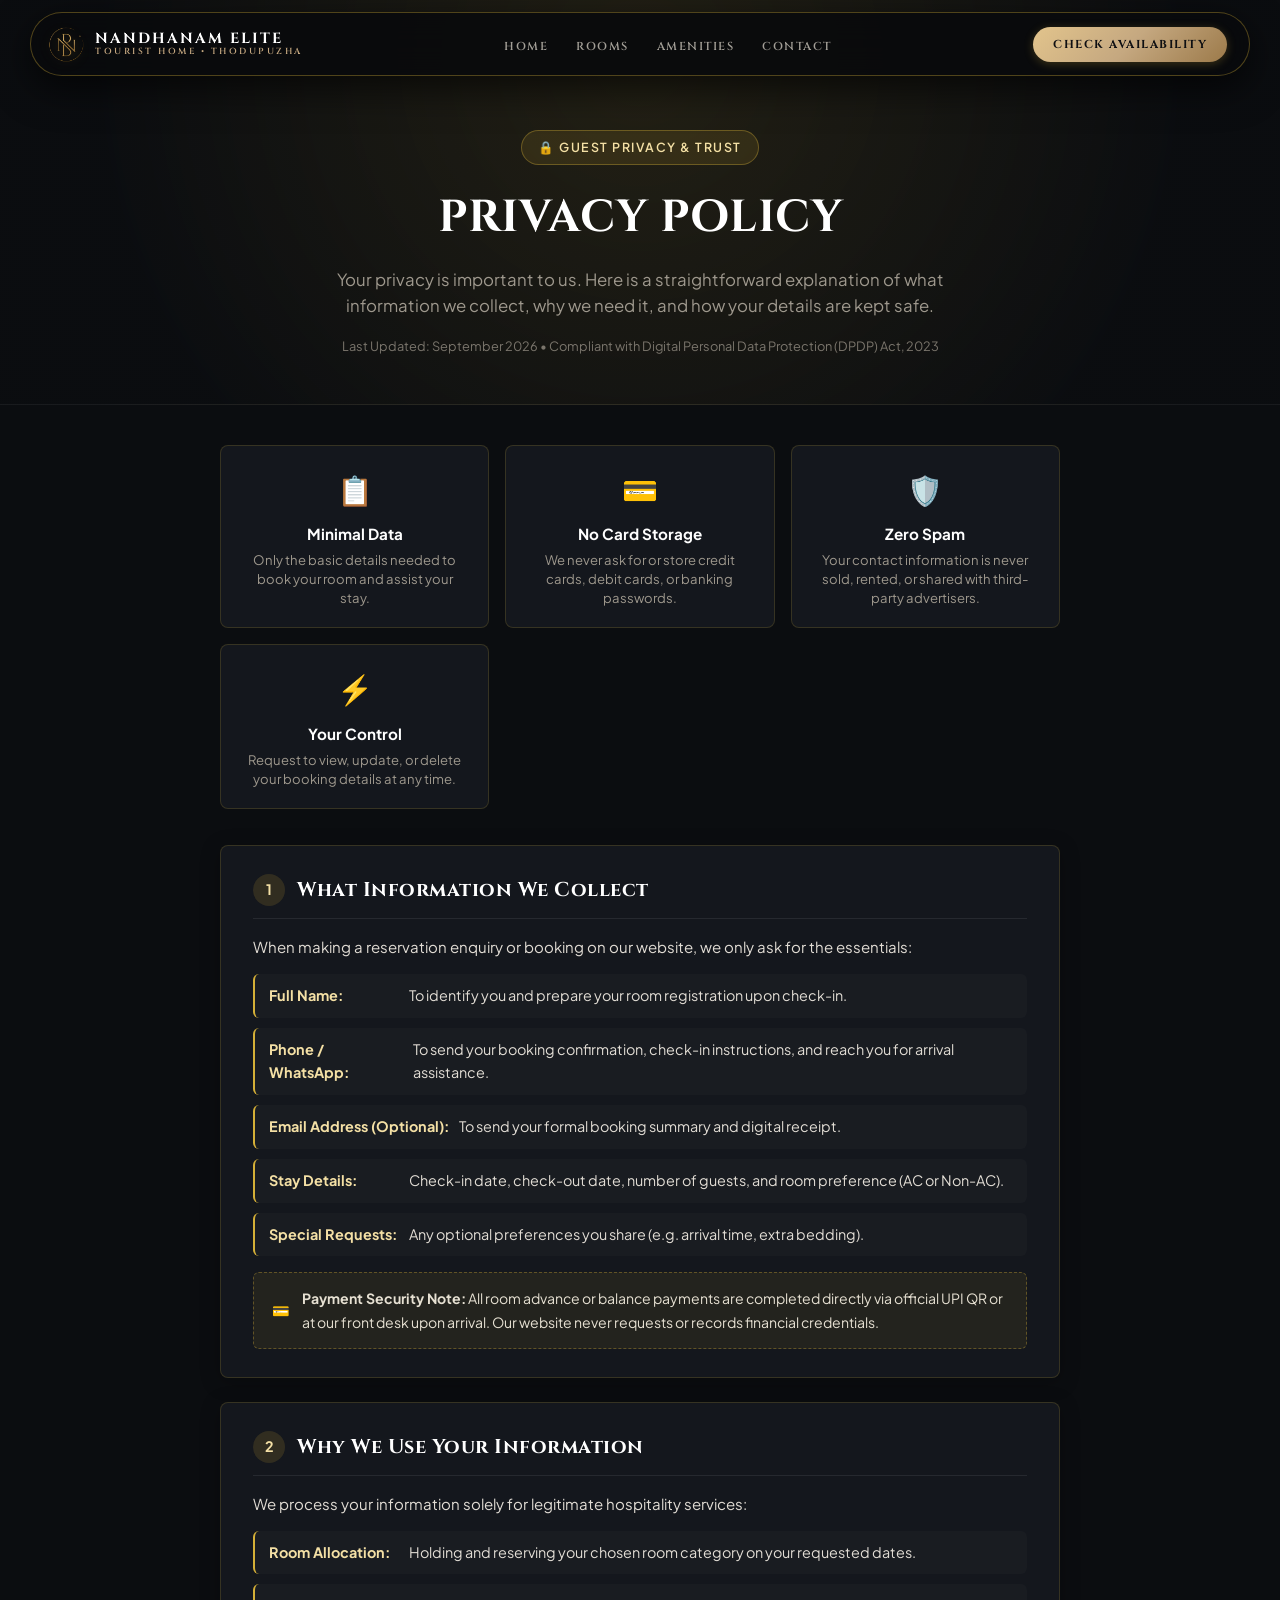
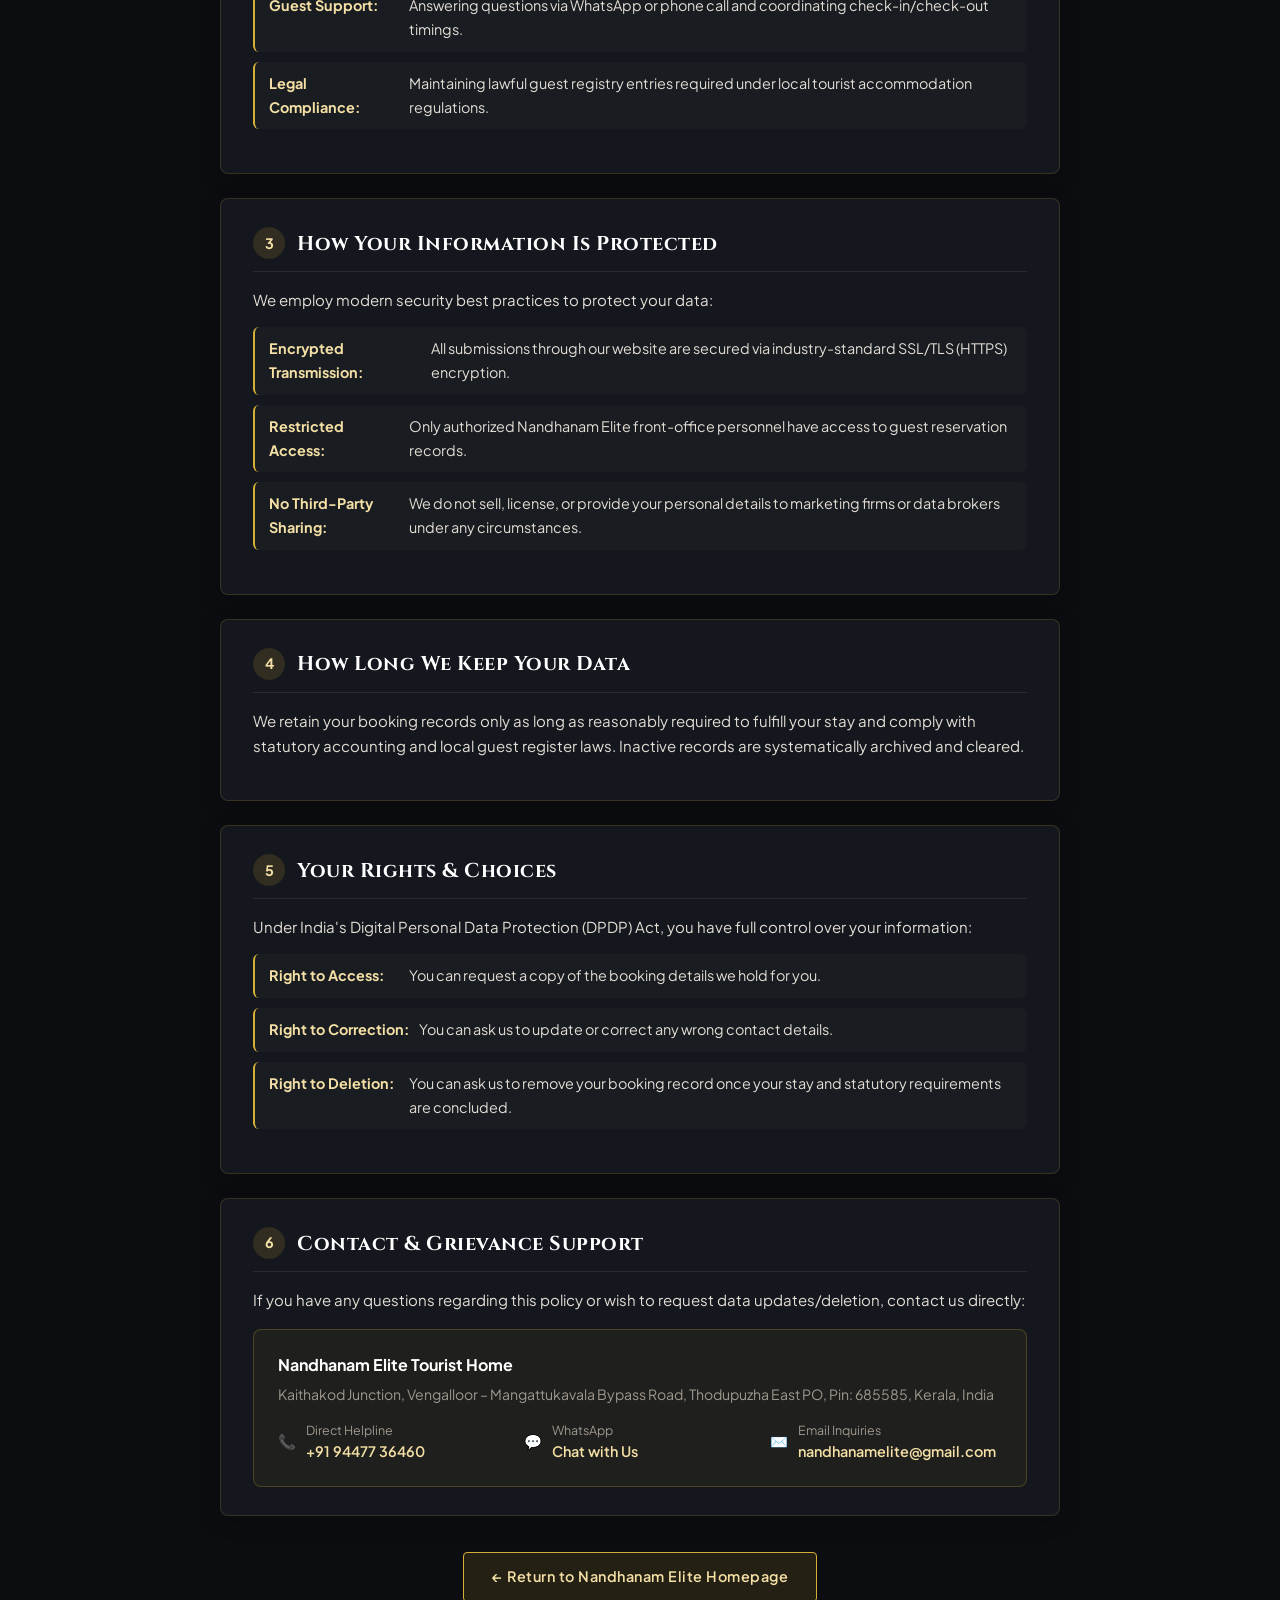
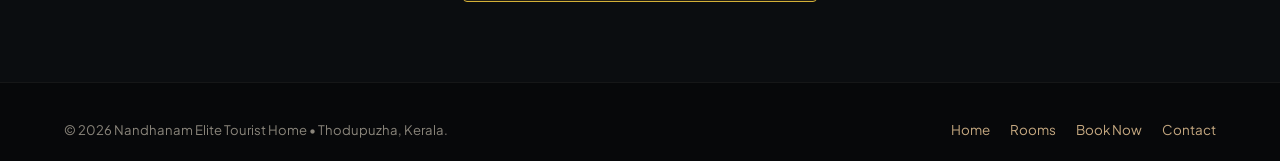
==== commit a2205dcb: "perf(images): compress logos by 98% and optimize responsive image CDN delivery" ====
--- a/privacy.html
+++ b/privacy.html
@@ -304,7 +304,10 @@
   <header class="site-header scrolled" style="top: 12px;">
     <div class="container header-container">
       <a href="index.html#home" class="brand-logo" aria-label="Nandhanam Elite Home">
-        <img src="assets/images/navlogo.png" alt="Nandhanam Elite Crest" class="brand-logo-emblem">
+        <picture>
+          <source srcset="assets/images/navlogo.webp" type="image/webp">
+          <img src="assets/images/navlogo.png" alt="Nandhanam Elite Crest" class="brand-logo-emblem" width="48" height="48" decoding="async">
+        </picture>
         <div class="brand-logo-text">
           <span class="brand-title-nav">NANDHANAM ELITE</span>
           <span class="brand-sub-nav">TOURIST HOME &bull; THODUPUZHA</span>
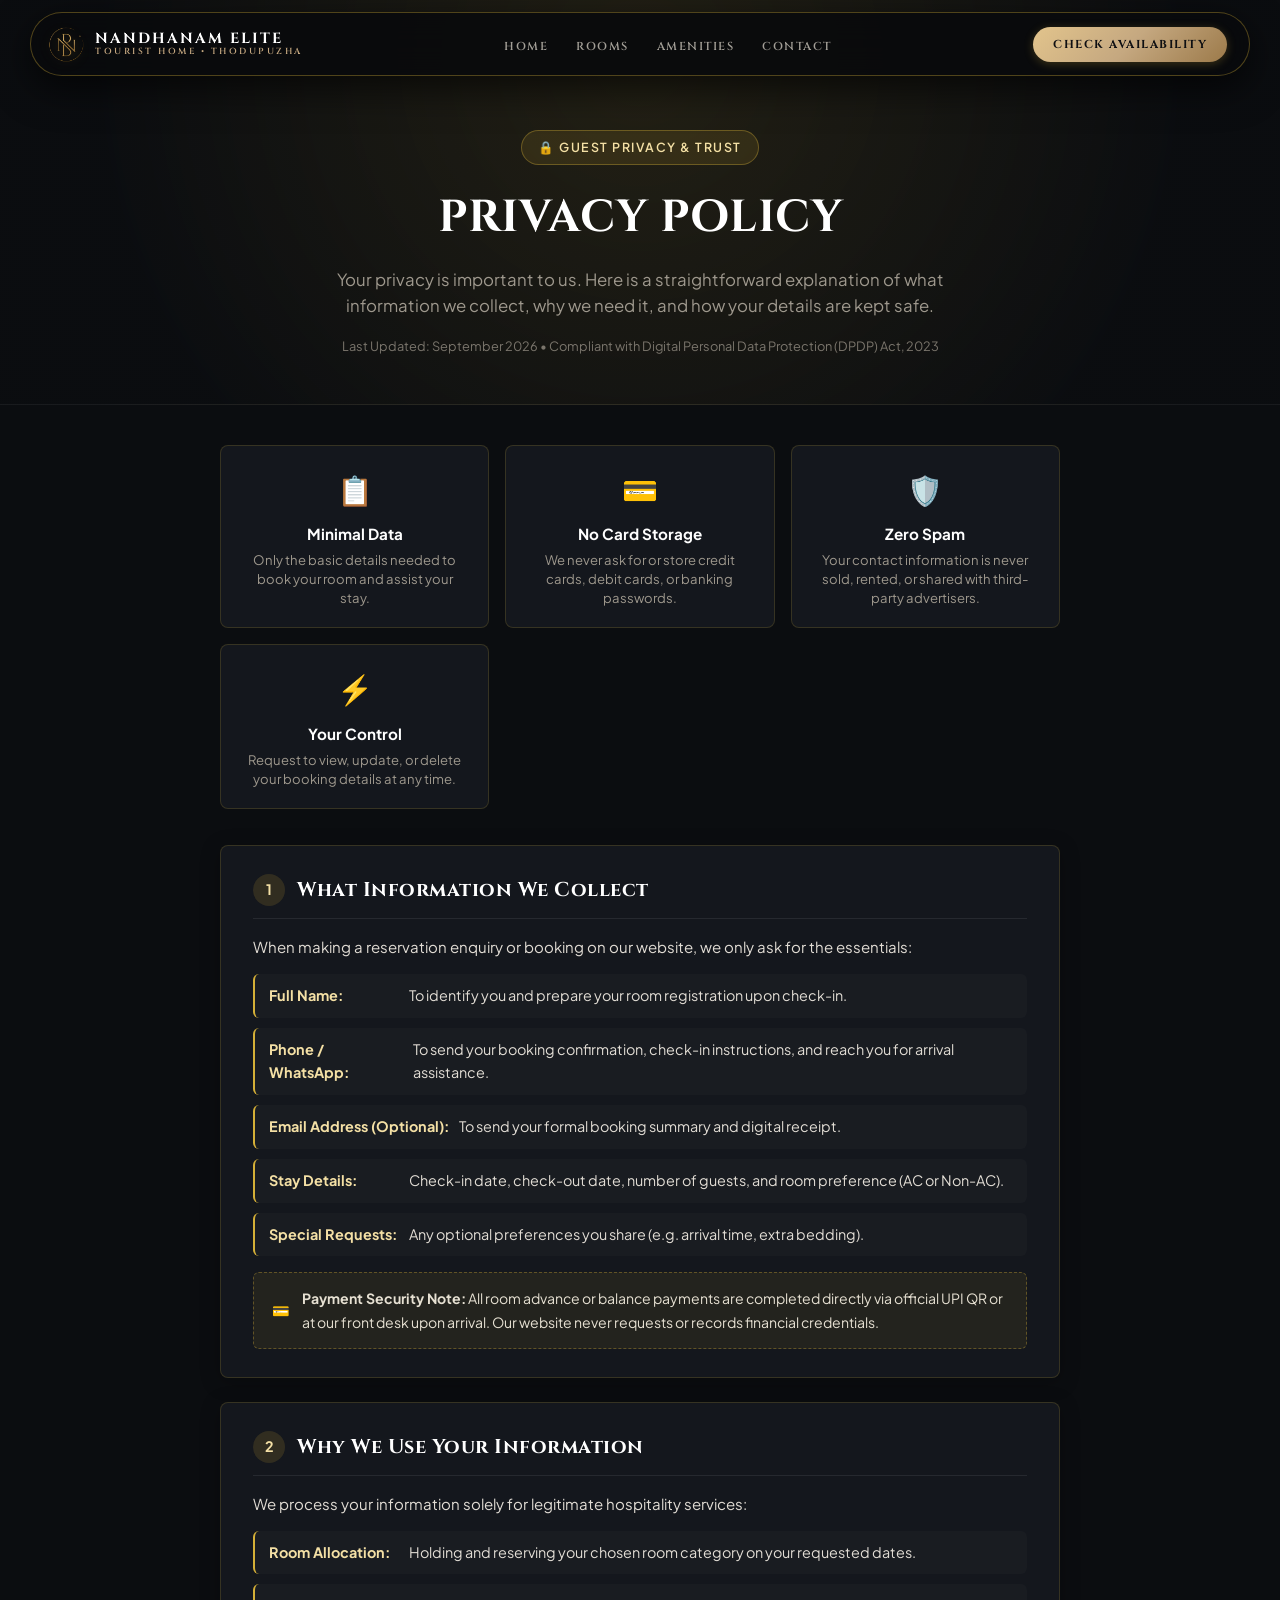
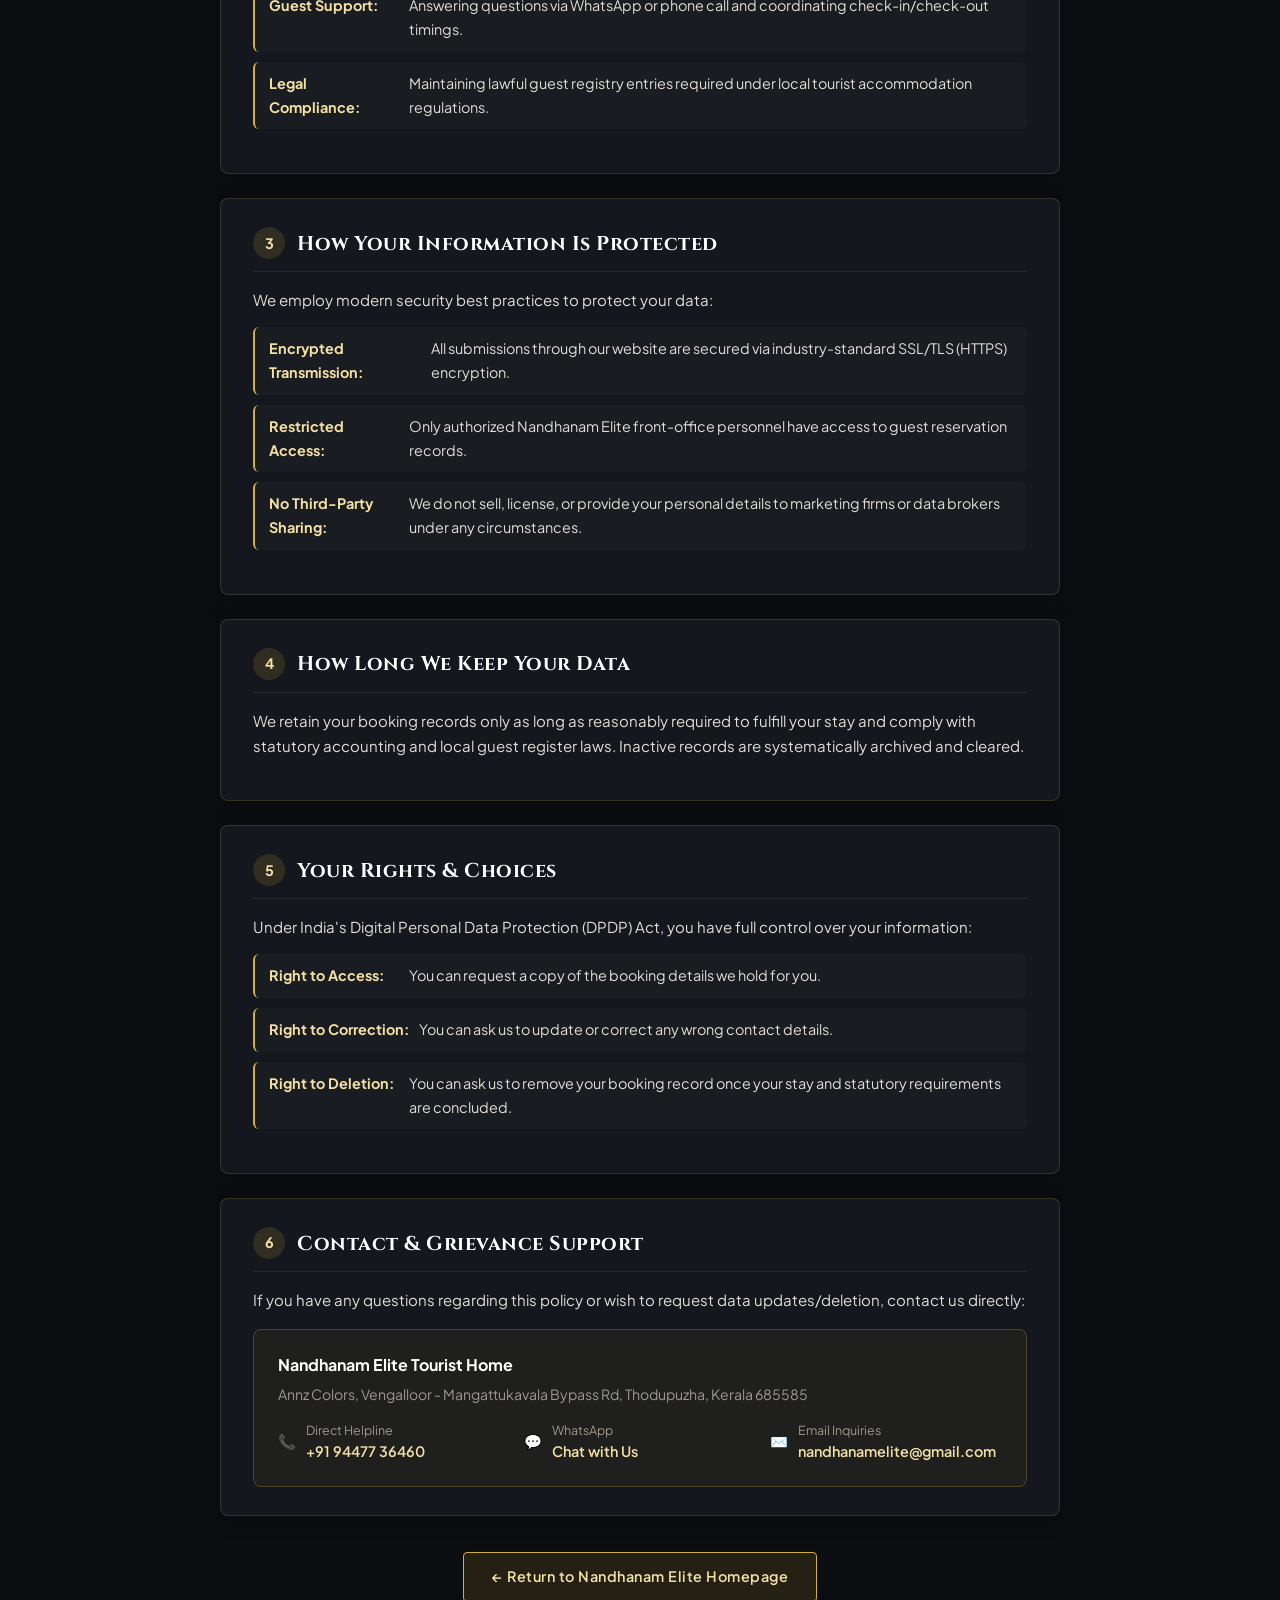
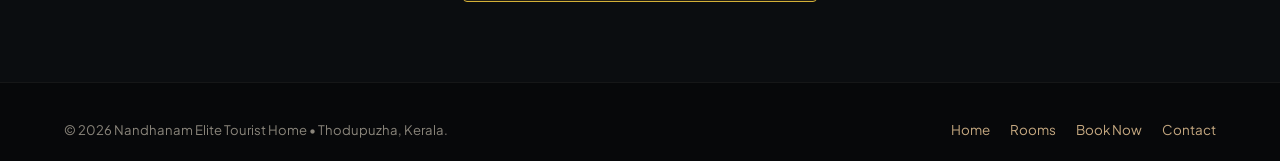
==== commit 69fc4f32: "Fix mobile room cards responsive layout, update footer phone numbers, and update location address" ====
--- a/privacy.html
+++ b/privacy.html
@@ -502,7 +502,7 @@
       <div class="contact-card-box">
         <strong style="color: #FFFFFF; font-size: 1rem;">Nandhanam Elite Tourist Home</strong>
         <p style="font-size: 0.88rem; color: var(--text-muted); margin: 4px 0 12px;">
-          Kaithakod Junction, Vengalloor – Mangattukavala Bypass Road, Thodupuzha East PO, Pin: 685585, Kerala, India
+          Annz Colors, Vengalloor - Mangattukavala Bypass Rd, Thodupuzha, Kerala 685585
         </p>
         <div class="contact-grid">
           <div class="contact-row">
--- a/css/style.css
+++ b/css/style.css
@@ -415,11 +415,17 @@
 .hero-backdrop {
   position: absolute;
   inset: 0;
-  background-image: url('https://images.unsplash.com/photo-1566073771259-6a8506099945?auto=format&fit=crop&w=1920&q=80');
+  background-image: url('https://images.unsplash.com/photo-1566073771259-6a8506099945?auto=format&fit=crop&w=750&q=70');
   background-size: cover;
   background-position: center;
   opacity: 0.35;
   transform: scale(1.05);
+}
+
+@media (min-width: 769px) {
+  .hero-backdrop {
+    background-image: url('https://images.unsplash.com/photo-1566073771259-6a8506099945?auto=format&fit=crop&w=1400&q=75');
+  }
 }
 
 .hero-overlay {
@@ -2725,66 +2731,34 @@
 
     .rooms-grid {
       display: flex;
-      flex-direction: row;
-      flex-wrap: nowrap;
-      overflow-x: auto;
-      overflow-y: hidden;
-      scroll-snap-type: x mandatory;
-      -webkit-overflow-scrolling: touch;
-      gap: 16px;
-      padding: 10px 20px 24px;
-      margin: 0 -20px;
-      scrollbar-width: none;
-    }
-
-    .rooms-grid::-webkit-scrollbar {
-      display: none;
+      flex-direction: column;
+      gap: 28px;
+      padding: 0;
+      margin: 0 auto;
+      width: 100%;
+      max-width: 100%;
+      overflow: visible;
     }
 
     .rooms-grid .room-card {
-      flex: 0 0 85%;
-      max-width: 85%;
-      width: 85%;
-      scroll-snap-align: center;
+      flex: 1 1 auto;
+      width: 100%;
+      max-width: 100%;
       margin: 0;
+      box-sizing: border-box;
+      scroll-snap-align: none;
+    }
+
+    .rooms-grid .room-img-wrap {
+      height: 230px;
+    }
+
+    .rooms-grid .room-details {
+      padding: 22px 18px;
     }
 
     .rooms-mobile-swipe-indicator {
-      display: flex;
-      flex-direction: column;
-      align-items: center;
-      gap: 8px;
-      margin-top: 14px;
-    }
-
-    .swipe-hint-text {
-      font-size: 0.76rem;
-      color: var(--primary-gold-dark);
-      font-weight: 500;
-      letter-spacing: 0.5px;
-    }
-
-    .rooms-slider-dots {
-      display: flex;
-      gap: 6px;
-      justify-content: center;
-    }
-
-    .rooms-slider-dot,
-    .slider-dot {
-      width: 8px;
-      height: 8px;
-      border-radius: 50%;
-      background: rgba(197, 168, 128, 0.4);
-      transition: all 0.25s ease;
-      cursor: pointer;
-    }
-
-    .rooms-slider-dot.active,
-    .slider-dot.active {
-      width: 22px;
-      border-radius: 4px;
-      background: var(--primary-gold-dark);
+      display: none !important;
     }
 
     .amenities-grid {
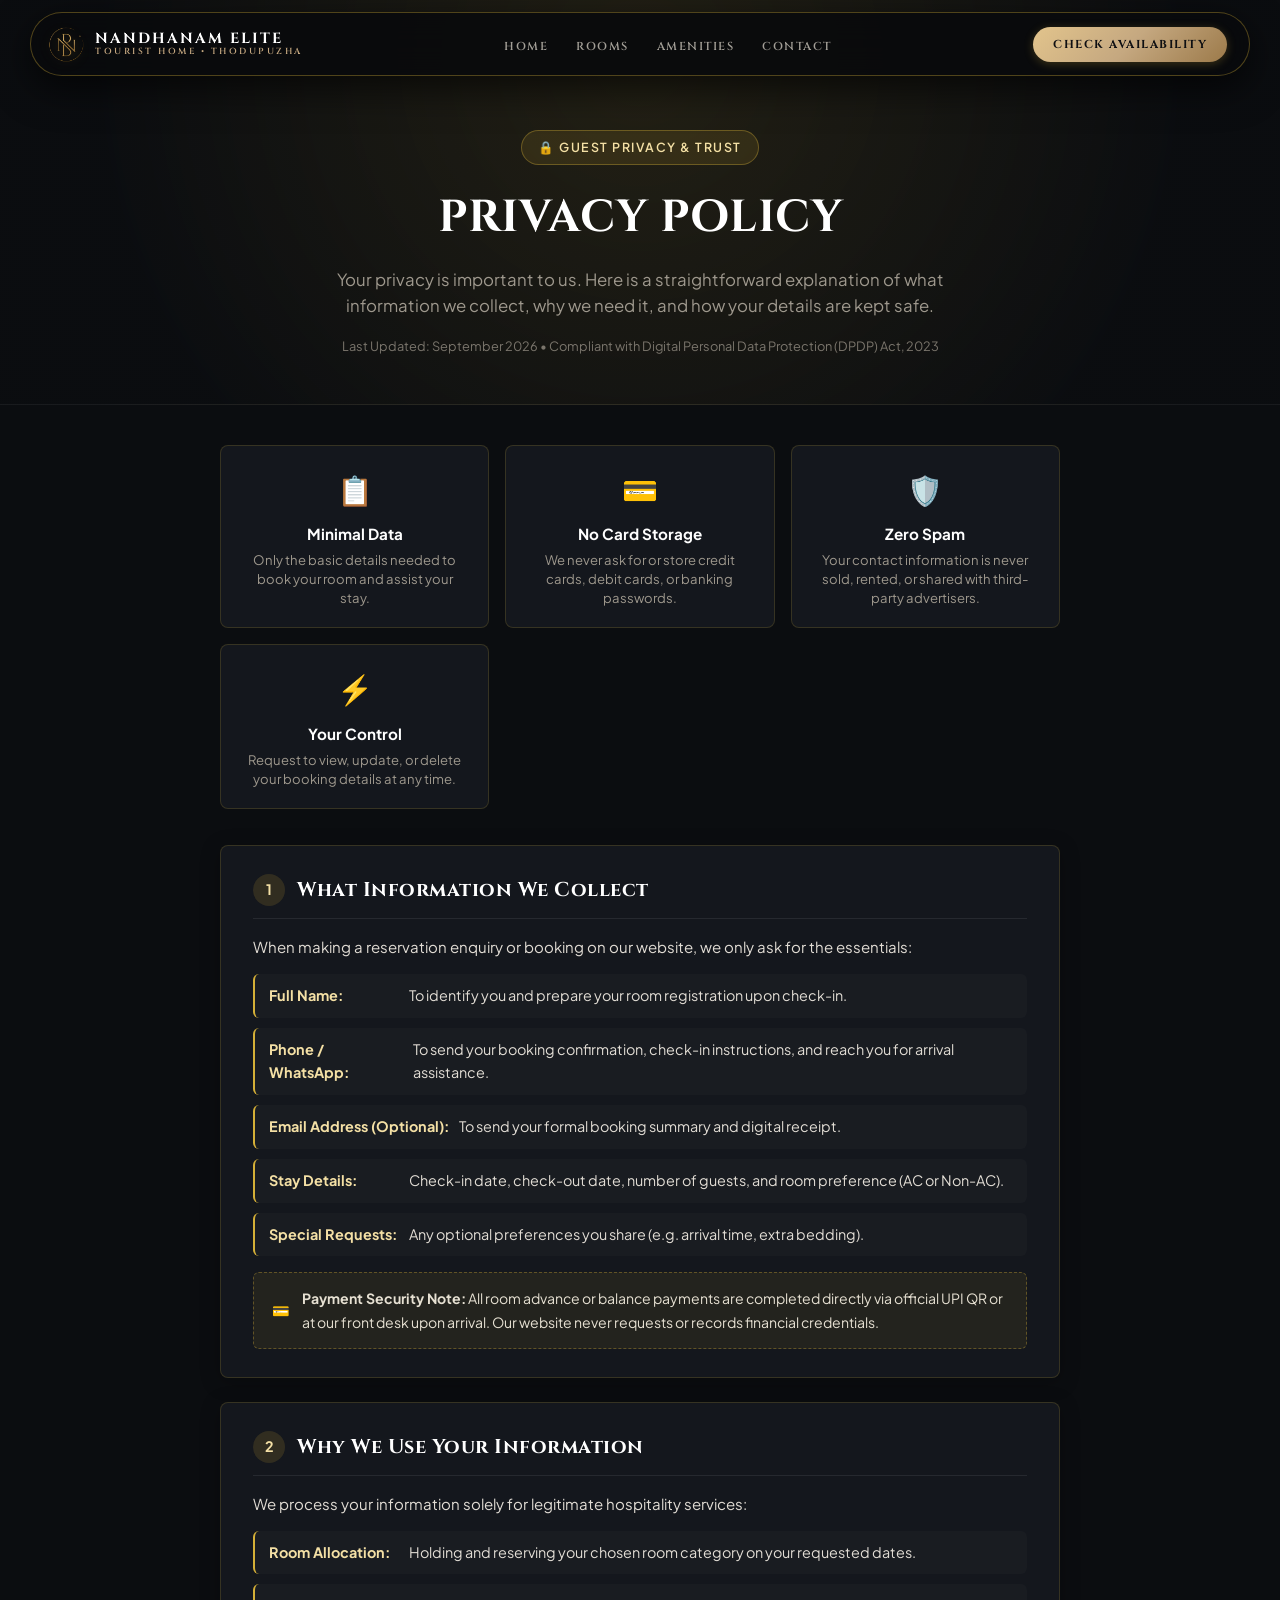
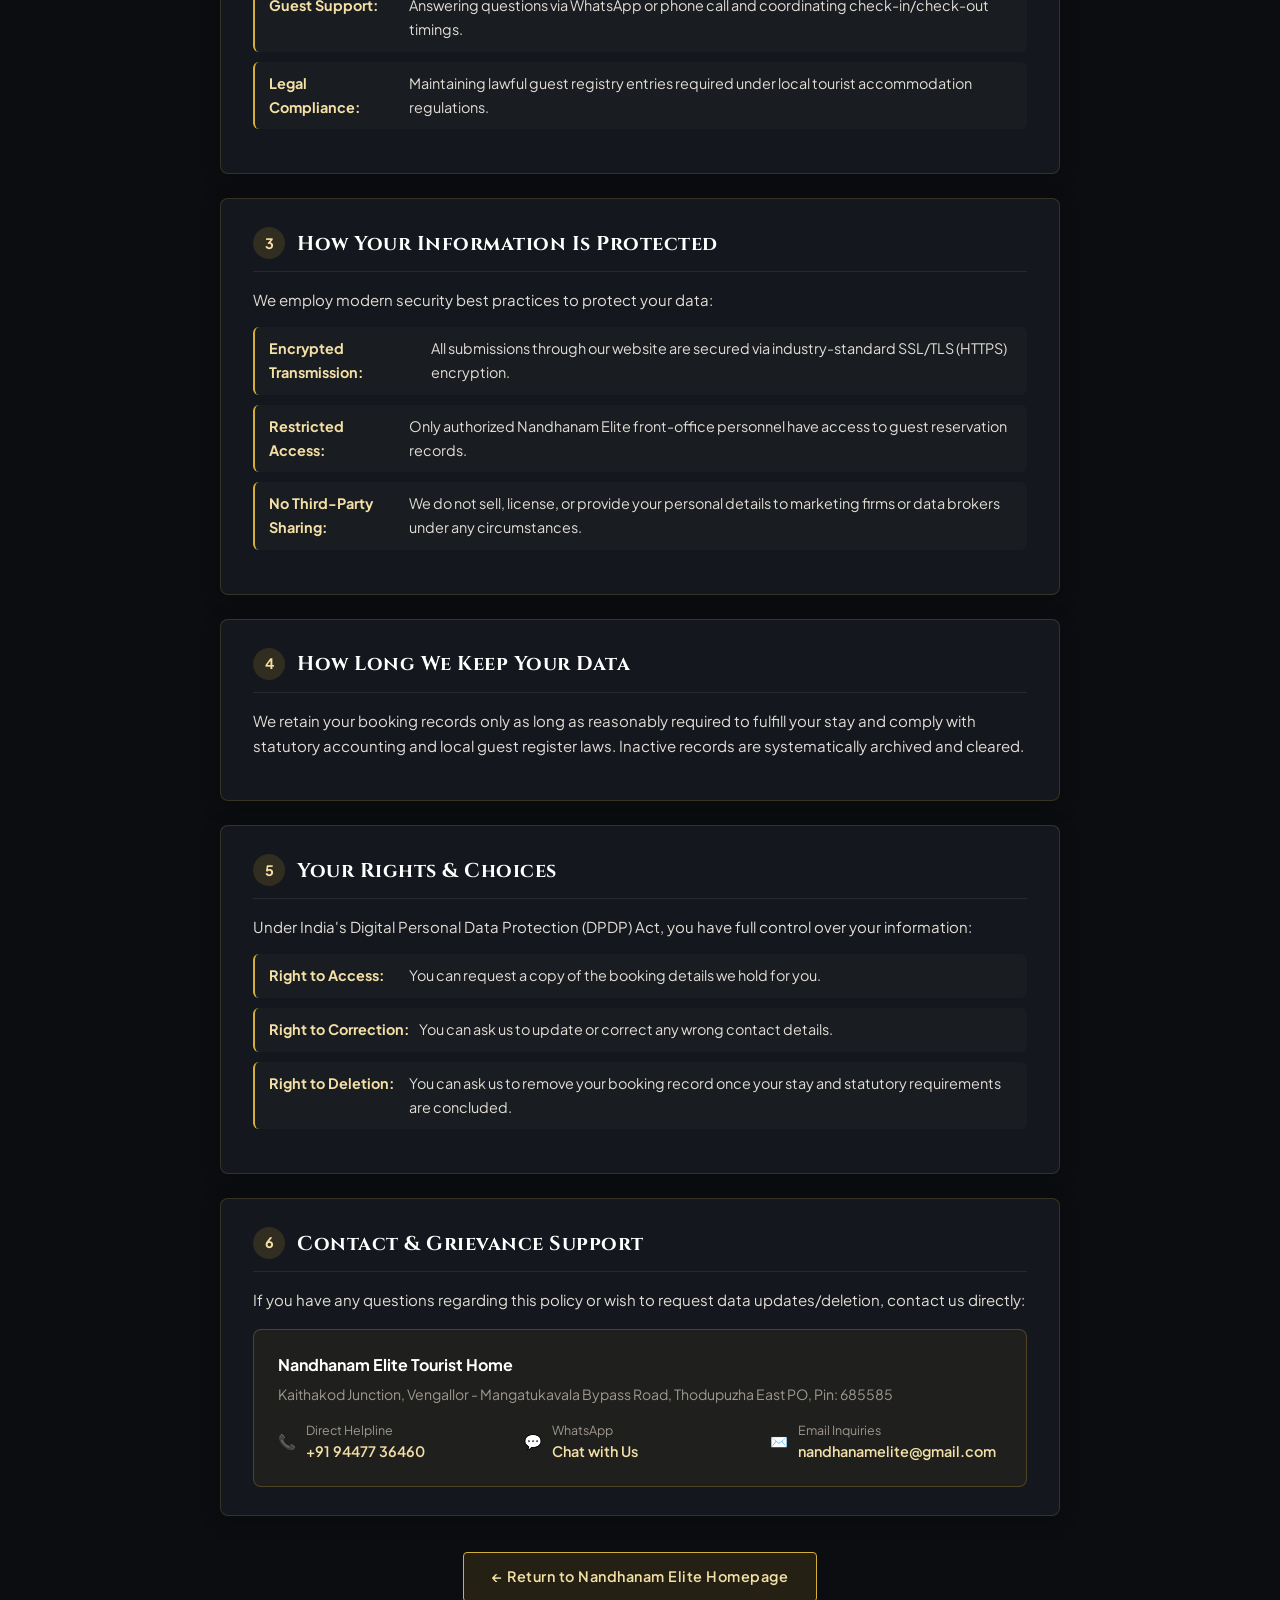
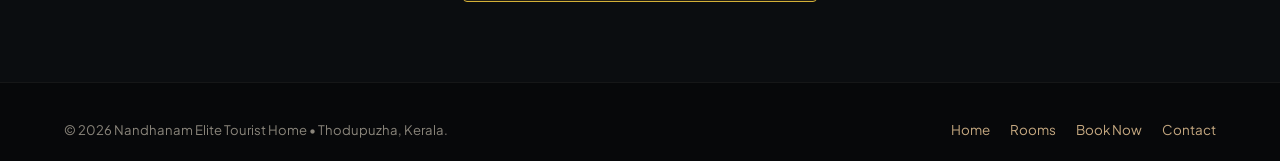
==== commit 44e48569: "Update address to Kaithakod Junction, fix room display, set 2 Adults + 2 Children capacity, and add " ====
--- a/privacy.html
+++ b/privacy.html
@@ -502,7 +502,7 @@
       <div class="contact-card-box">
         <strong style="color: #FFFFFF; font-size: 1rem;">Nandhanam Elite Tourist Home</strong>
         <p style="font-size: 0.88rem; color: var(--text-muted); margin: 4px 0 12px;">
-          Annz Colors, Vengalloor - Mangattukavala Bypass Rd, Thodupuzha, Kerala 685585
+          Kaithakod Junction, Vengallor - Mangatukavala Bypass Road, Thodupuzha East PO, Pin: 685585
         </p>
         <div class="contact-grid">
           <div class="contact-row">
--- a/css/style.css
+++ b/css/style.css
@@ -1176,6 +1176,16 @@
   display: none;
 }
 
+/* Below-the-fold render optimization for FCP & Speed Index */
+.amenities-section,
+.policies-section,
+.location-section,
+.reviews-section,
+.gallery-section {
+  content-visibility: auto;
+  contain-intrinsic-size: 1px 700px;
+}
+
 /* ==========================================================================
    6. AMENITIES SECTION
    ========================================================================== */
@@ -1186,7 +1196,7 @@
 
 .amenities-grid {
   display: grid;
-  grid-template-columns: repeat(4, 1fr);
+  grid-template-columns: repeat(3, 1fr);
   gap: 20px;
 }
 
@@ -1392,18 +1402,51 @@
 
 .gallery-grid {
   display: grid;
-  grid-template-columns: repeat(6, 1fr);
-  gap: 16px;
+  grid-template-columns: repeat(3, 1fr);
+  gap: 22px;
   margin-bottom: 40px;
 }
 
 .gallery-item {
   position: relative;
-  border-radius: 4px;
+  border-radius: 8px;
   overflow: hidden;
-  height: 170px;
+  height: 230px;
   cursor: pointer;
   box-shadow: var(--shadow-sm);
+  transition: transform 0.3s ease, box-shadow 0.3s ease;
+}
+
+.gallery-item:hover {
+  transform: translateY(-4px);
+  box-shadow: var(--shadow-md);
+}
+
+/* On desktop, hide item 4 initially so only 3 images show */
+@media (min-width: 769px) {
+  .gallery-grid:not(.is-expanded) .gallery-item-4 {
+    display: none !important;
+  }
+}
+
+.gallery-item.gallery-hidden {
+  display: none !important;
+}
+
+.gallery-item.gallery-revealed {
+  display: block;
+  animation: galleryItemFadeIn 0.4s cubic-bezier(0.16, 1, 0.3, 1) forwards;
+}
+
+@keyframes galleryItemFadeIn {
+  from {
+    opacity: 0;
+    transform: translateY(16px);
+  }
+  to {
+    opacity: 1;
+    transform: translateY(0);
+  }
 }
 
 .gallery-item img {
@@ -2766,6 +2809,10 @@
       gap: 14px;
     }
 
+    .amenities-grid .amenity-item:last-child:nth-child(odd) {
+      grid-column: span 2;
+    }
+
     .policies-grid {
       grid-template-columns: repeat(2, 1fr);
       gap: 12px;
@@ -2800,8 +2847,20 @@
       grid-template-columns: 1fr;
     }
 
+    /* Mobile View: 2x2 grid showing 4 images initially */
     .gallery-grid {
       grid-template-columns: repeat(2, 1fr);
+      gap: 12px;
+      margin-bottom: 24px;
+    }
+
+    .gallery-item {
+      height: 165px;
+      border-radius: 8px;
+    }
+
+    .gallery-grid:not(.is-expanded) .gallery-item-4 {
+      display: block !important;
     }
 
     .reviews-section {
